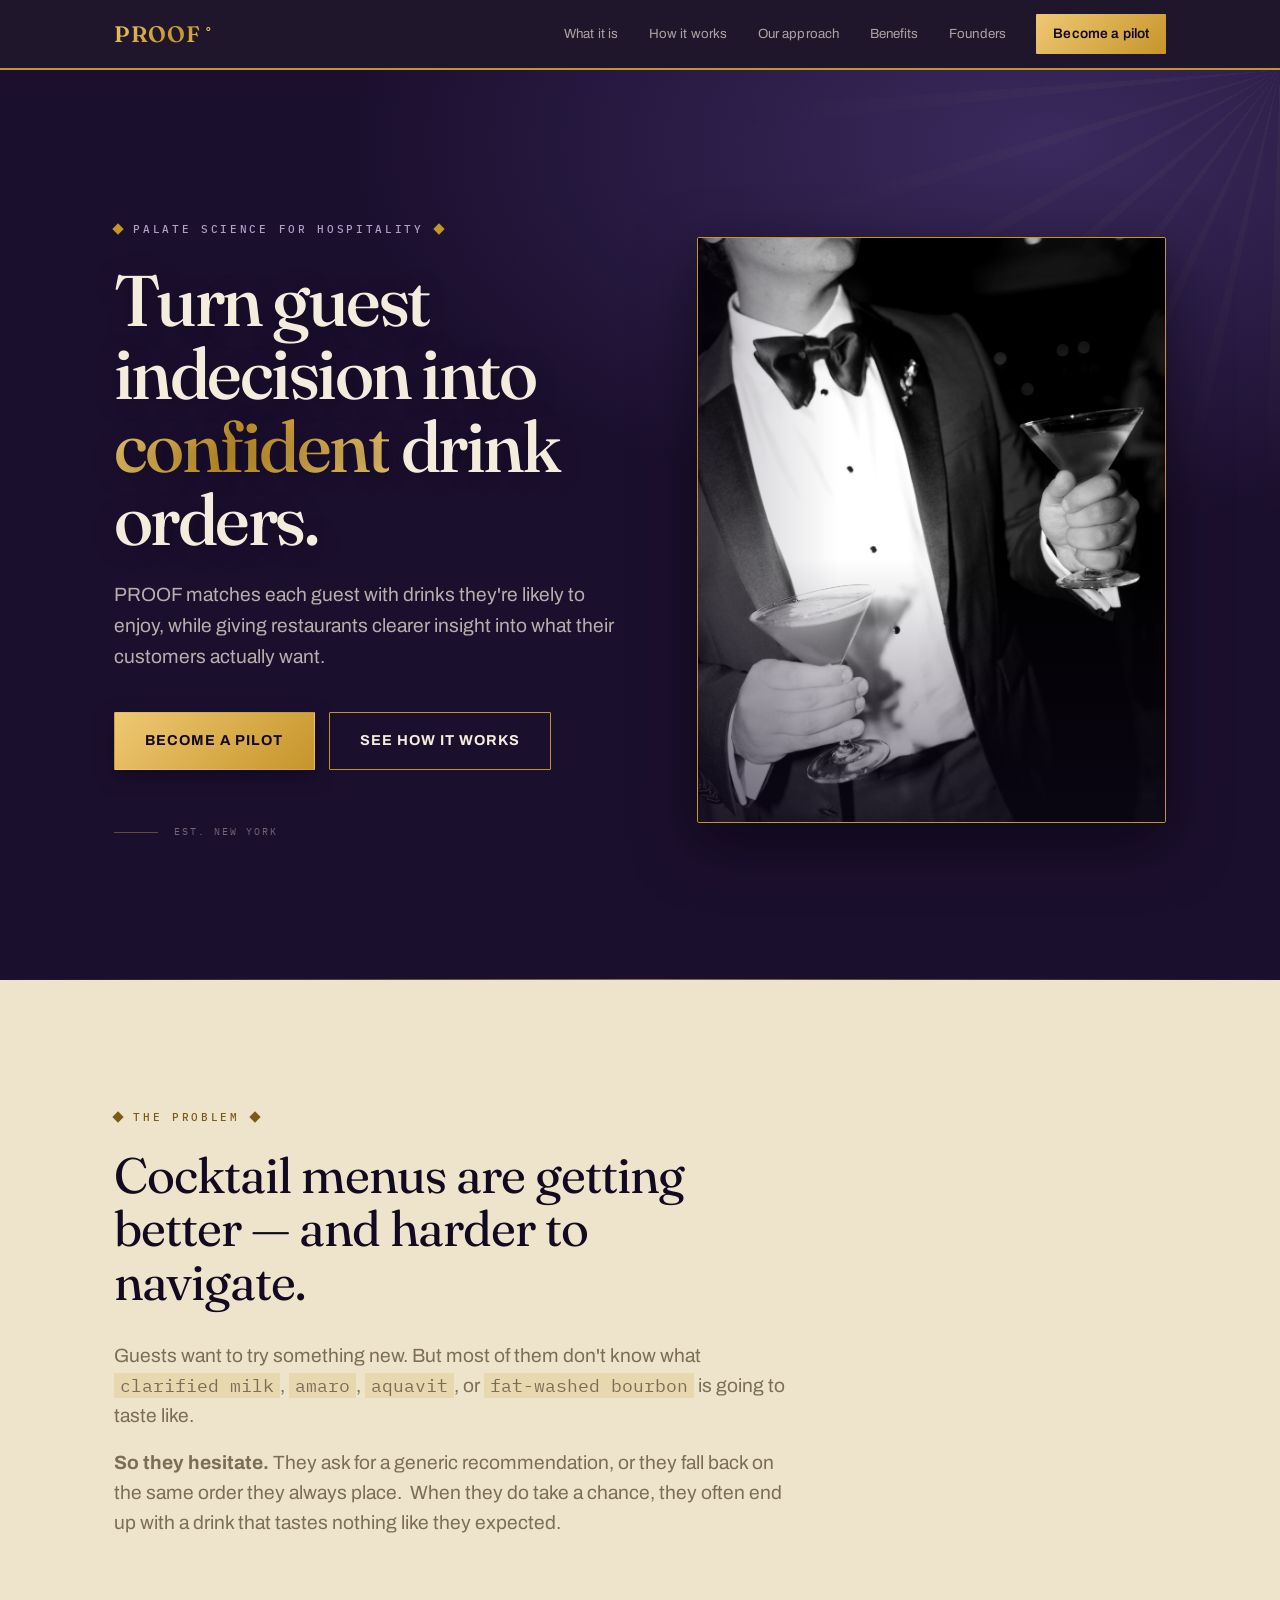
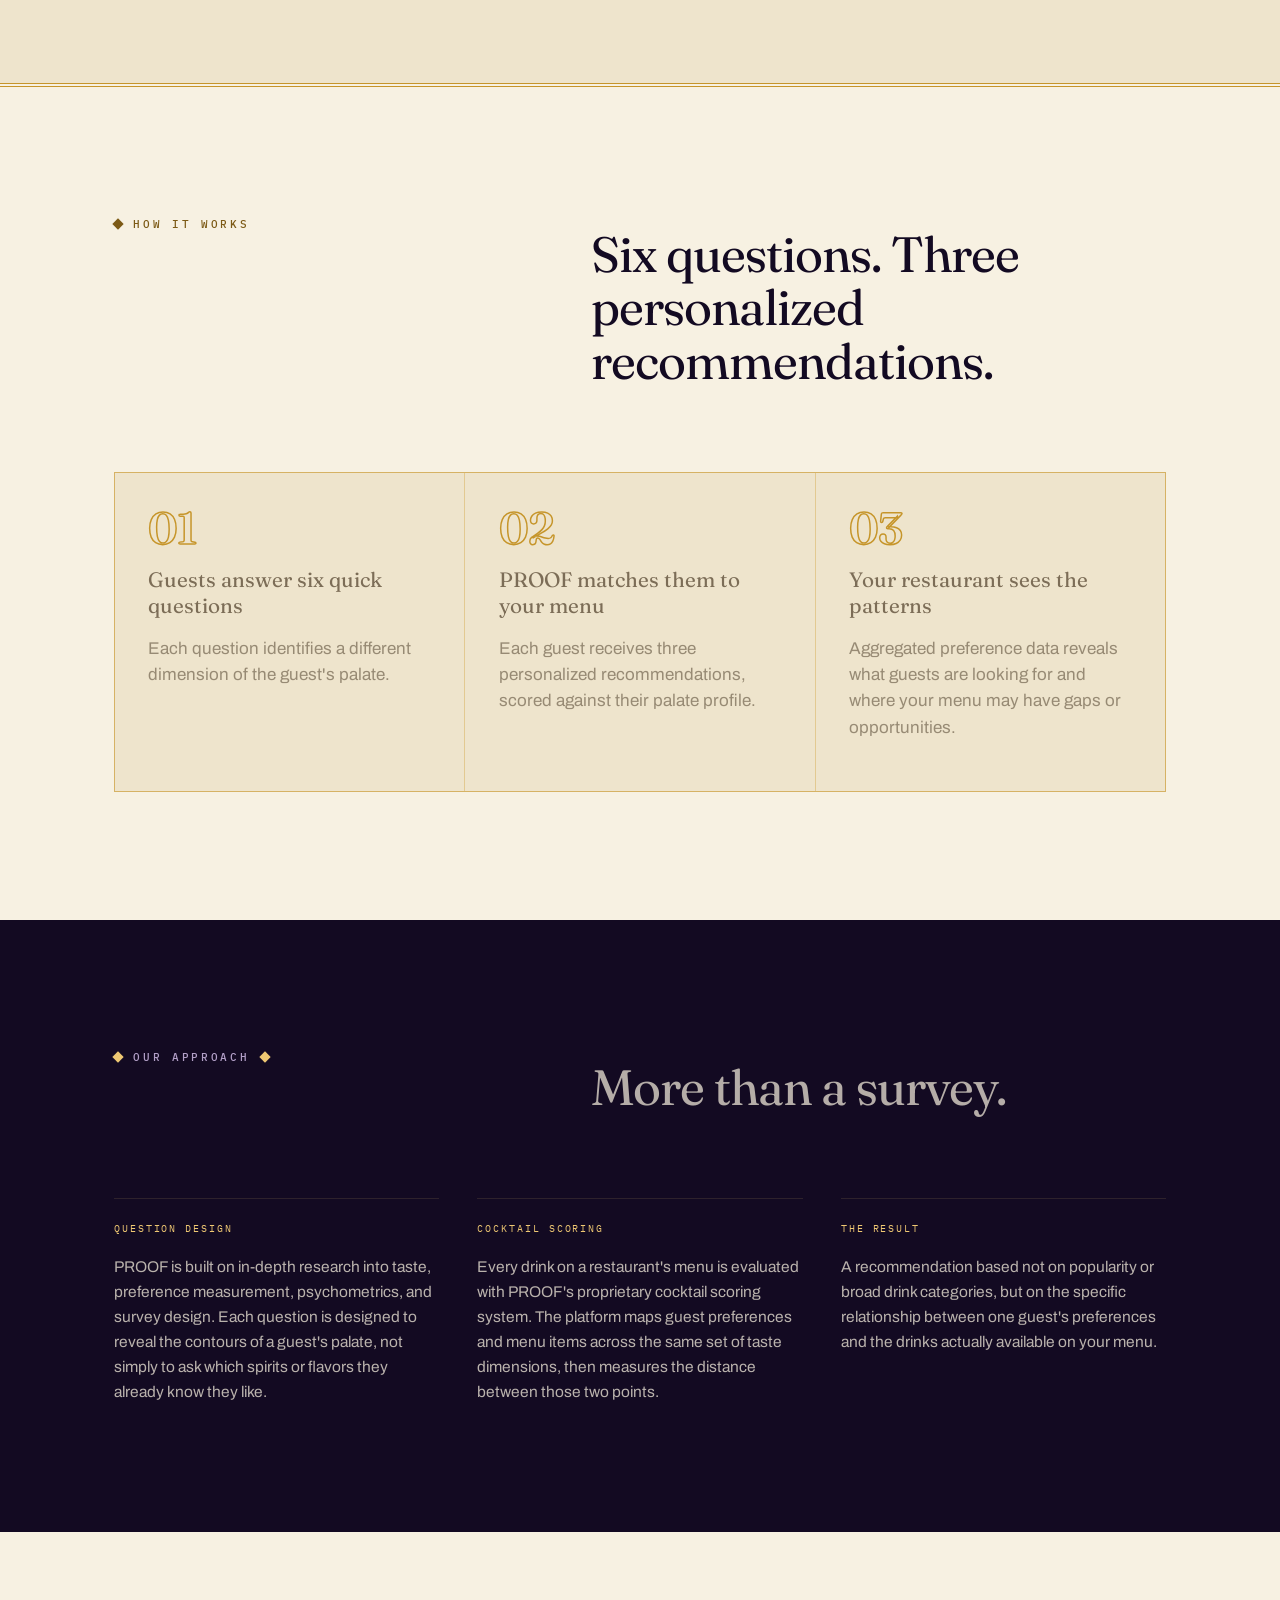
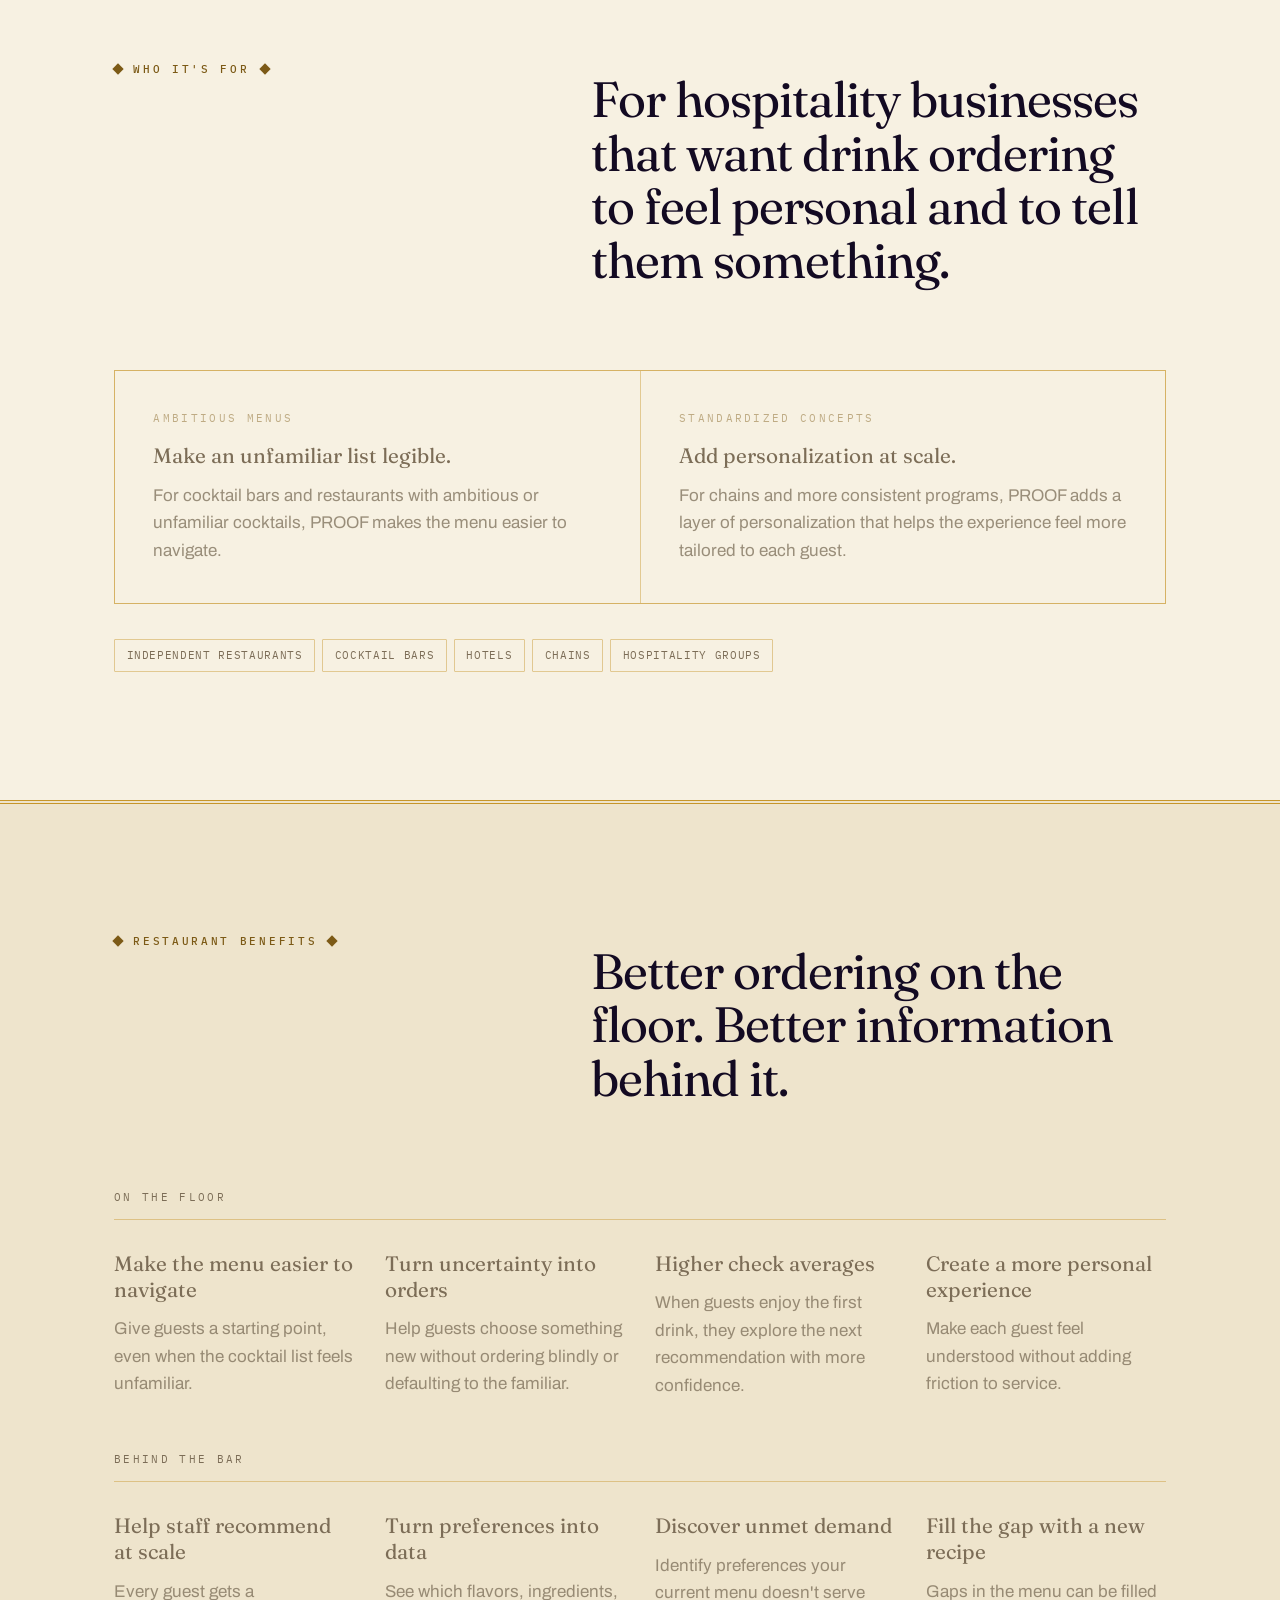
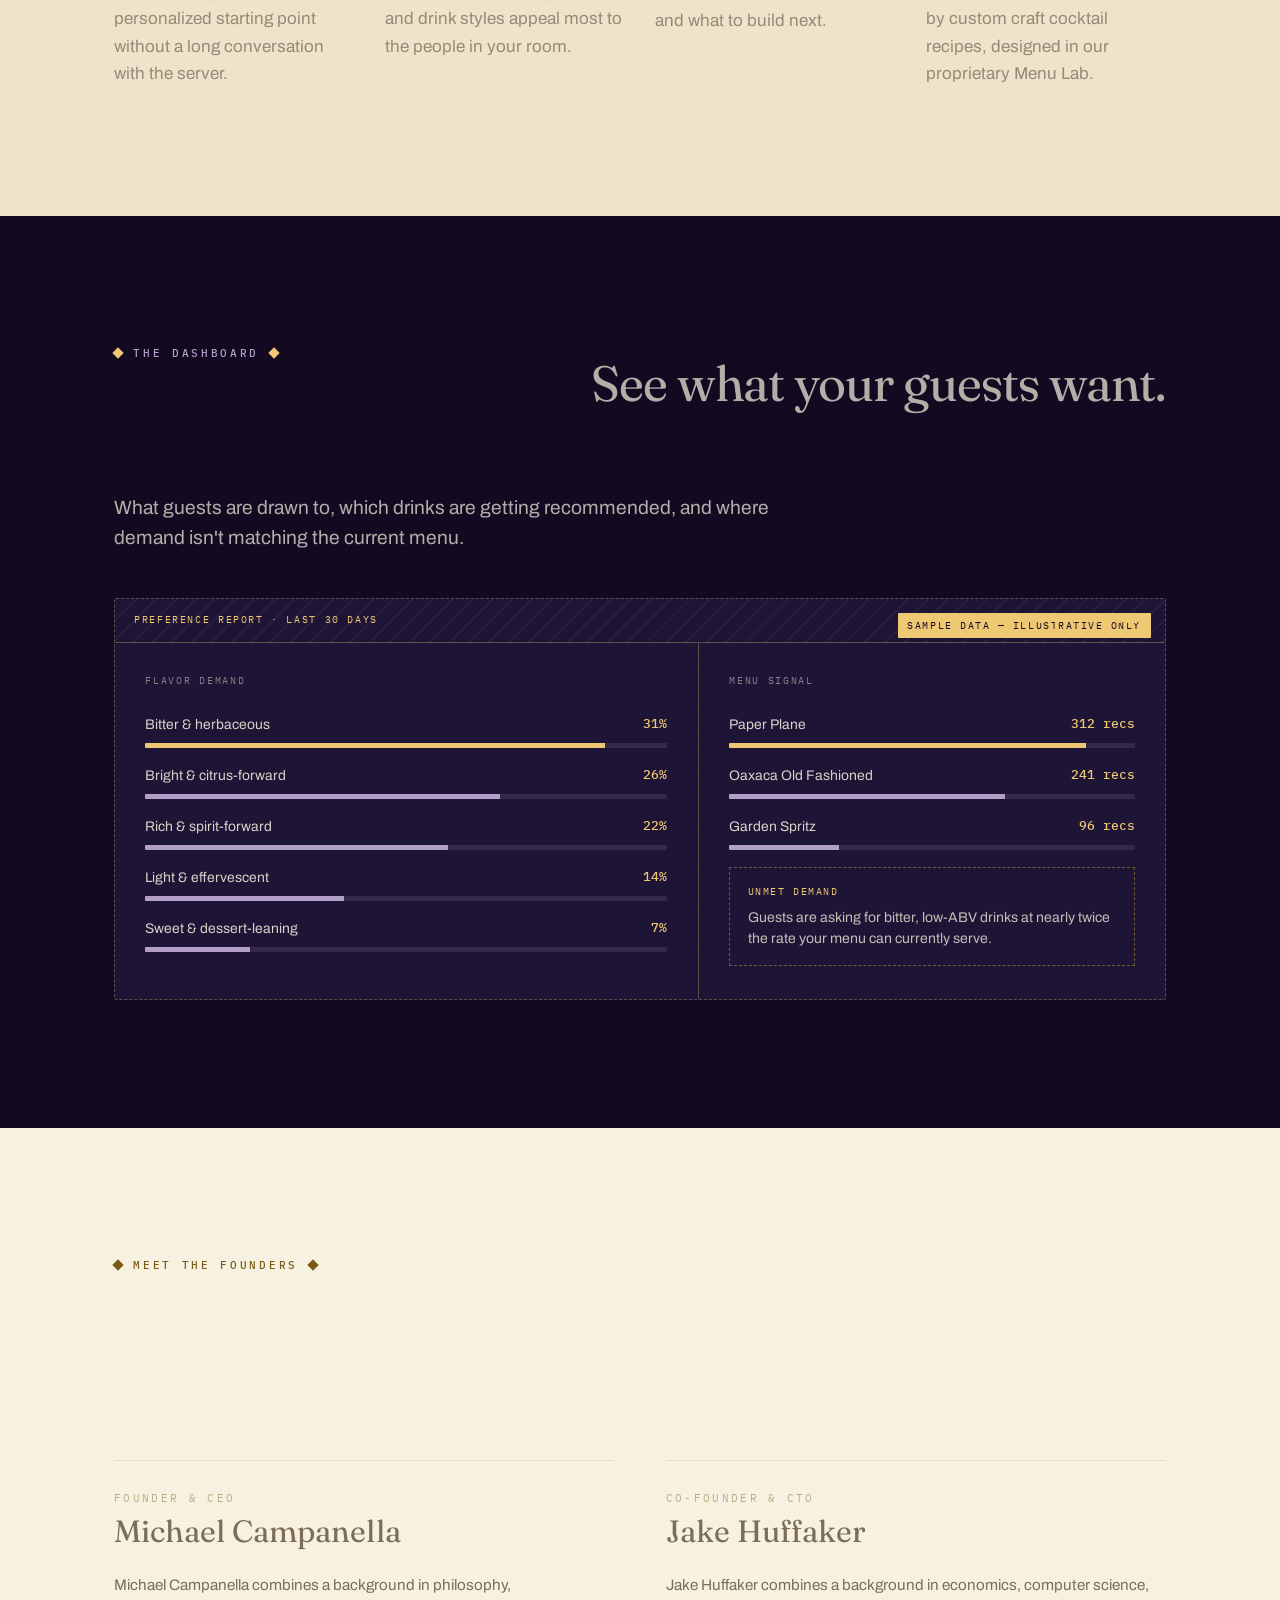
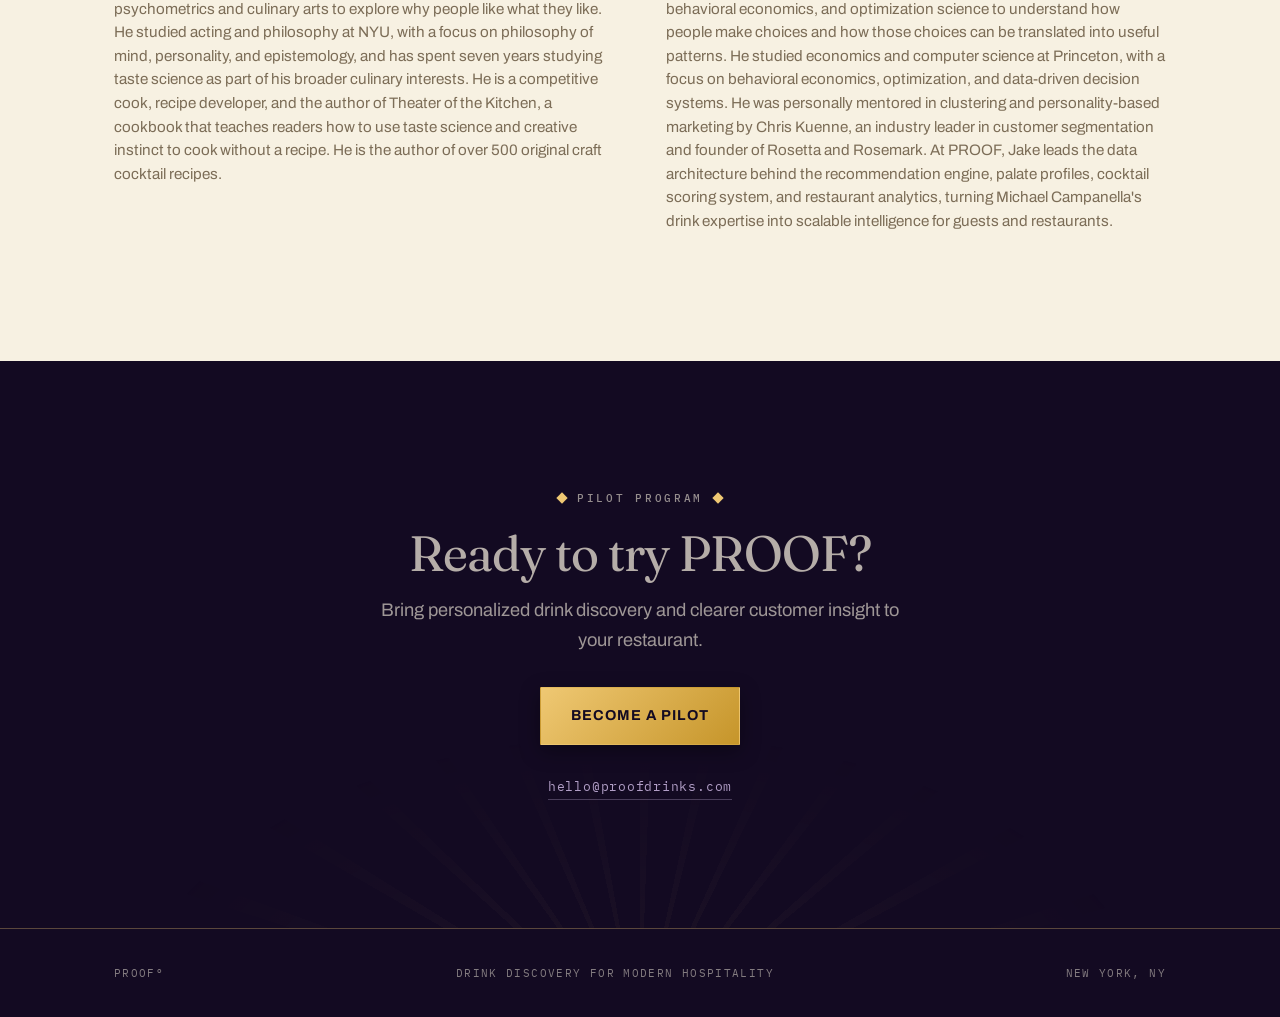
==== business/index.html @ 80b411b3 "moderate restructuring of domains" ====
<!DOCTYPE html>
<html lang="en">
<head>
  <meta charset="utf-8">
  <meta name="viewport" content="width=device-width, initial-scale=1">
  <title>PROOF for Restaurants</title>
  <meta name="description" content="PROOF matches each guest with drinks they're likely to enjoy.">
  <link rel="stylesheet" href="/shared/site-shell.css">
  <link rel="stylesheet" href="/business/business.css">
</head>
<body>
  <div class="page">
    <nav class="nav-shell">
      <div class="wrap nav-inner">
        <a class="logo" href="#top">PROOF<sup>&deg;</sup></a>
        <div class="nav-links">
          <a href="#what">What it is</a>
          <a href="#how">How it works</a>
          <a href="#approach">Our approach</a>
          <a href="#benefits">Benefits</a>
          <a href="#founders">Founders</a>
          <a class="nav-pilot" href="#pilot">Become a pilot</a>
        </div>
      </div>
    </nav>

    <header id="top" class="hero">
      <div class="hero-pattern" aria-hidden="true"></div>
      <div class="hero-line" aria-hidden="true"></div>
      <div class="wrap hero-grid">
        <div class="hero-copy">
          <p class="kicker"><span></span>Palate science for hospitality<span></span></p>
          <h1>Turn guest indecision into <em>confident</em> drink orders.</h1>
          <p class="hero-lede">PROOF matches each guest with drinks they're likely to enjoy, while giving restaurants clearer insight into what their customers actually want.</p>
          <div class="hero-actions">
            <a class="button-gold" href="#pilot">Become a pilot</a>
            <a class="button-outline" href="/alpha">See how it works</a>
          </div>
          <div class="est">
            <span></span>
            <p>Est. New York</p>
          </div>
        </div>
        <div class="hero-image-shell">
          <div class="hero-image">
            <img src="/landing/assets/proof-background.png" alt="Guest holding two cocktails in black tie">
            <div></div>
          </div>
        </div>
      </div>
    </header>

    <section id="what" class="problem light-section">
      <div class="wrap">
        <p class="kicker dark"><span></span>The problem<span></span></p>
        <h2>Cocktail menus are getting better — and harder to navigate.</h2>
        <div class="problem-copy">
          <p>Guests want to try something new. But most of them don't know what <mark>clarified milk</mark>, <mark>amaro</mark>, <mark>aquavit</mark>, or <mark>fat-washed bourbon</mark> is going to taste like.</p>
          <p><b>So they hesitate. </b>They ask for a generic recommendation, or they fall back on the same order they always place.&nbsp; When they do take a chance, they often end up with a drink that tastes nothing like they expected.&nbsp;</p>
        </div>
      </div>
    </section>

    <section id="how" class="how paper-section">
      <div class="wrap section-grid">
        <p class="kicker dark"><span></span>How it works</p>
        <h2>Six questions. Three personalized recommendations.</h2>
      </div>
      <div class="wrap steps">
        <article>
          <span>01</span>
          <h3>Guests answer six quick questions</h3>
          <p>Each question identifies a different dimension of the guest's palate.</p>
        </article>
        <article>
          <span>02</span>
          <h3>PROOF matches them to your menu</h3>
          <p>Each guest receives three personalized recommendations, scored against their palate profile.</p>
        </article>
        <article>
          <span>03</span>
          <h3>Your restaurant sees the patterns</h3>
          <p>Aggregated preference data reveals what guests are looking for and where your menu may have gaps or opportunities.</p>
        </article>
      </div>
    </section>

    <section id="approach" class="approach dark-section">
      <div class="wrap section-grid">
        <p class="kicker"><span></span>Our approach<span></span></p>
        <h2>More than a survey.</h2>
      </div>
      <div class="wrap columns">
        <article>
          <p>Question design</p>
          <div></div>
          <span>PROOF is built on in-depth research into taste, preference measurement, psychometrics, and survey design. Each question is designed to reveal the contours of a guest's palate, not simply to ask which spirits or flavors they already know they like.</span>
        </article>
        <article>
          <p>Cocktail scoring</p>
          <div></div>
          <span>Every drink on a restaurant's menu is evaluated with PROOF's proprietary cocktail scoring system. The platform maps guest preferences and menu items across the same set of taste dimensions, then measures the distance between those two points.</span>
        </article>
        <article>
          <p>The result</p>
          <div></div>
          <span>A recommendation based not on popularity or broad drink categories, but on the specific relationship between one guest's preferences and the drinks actually available on your menu.</span>
        </article>
      </div>
    </section>

    <section id="who" class="who light-section">
      <div class="wrap section-grid">
        <p class="kicker dark"><span></span>Who it's for<span></span></p>
        <h2>For hospitality businesses that want drink ordering to feel personal and to tell them something.</h2>
      </div>
      <div class="wrap two-cards">
        <article>
          <p>Ambitious menus</p>
          <h3>Make an unfamiliar list legible.</h3>
          <span>For cocktail bars and restaurants with ambitious or unfamiliar cocktails, PROOF makes the menu easier to navigate.</span>
        </article>
        <article>
          <p>Standardized concepts</p>
          <h3>Add personalization at scale.</h3>
          <span>For chains and more consistent programs, PROOF adds a layer of personalization that helps the experience feel more tailored to each guest.</span>
        </article>
      </div>
      <div class="wrap tags">
        <span>Independent restaurants</span>
        <span>Cocktail bars</span>
        <span>Hotels</span>
        <span>Chains</span>
        <span>Hospitality groups</span>
      </div>
    </section>

    <section id="benefits" class="benefits paper-section">
      <div class="wrap section-grid">
        <p class="kicker dark"><span></span>Restaurant benefits<span></span></p>
        <h2>Better ordering on the floor. Better information behind it.</h2>
      </div>
      <div class="wrap benefit-group">
        <p>On the floor</p>
        <div class="benefit-row">
          <article><h3>Make the menu easier to navigate</h3><span>Give guests a starting point, even when the cocktail list feels unfamiliar.</span></article>
          <article><h3>Turn uncertainty into orders</h3><span>Help guests choose something new without ordering blindly or defaulting to the familiar.</span></article>
          <article><h3>Higher check averages</h3><span>When guests enjoy the first drink, they explore the next recommendation with more confidence.</span></article>
          <article><h3>Create a more personal experience</h3><span>Make each guest feel understood without adding friction to service.</span></article>
        </div>
      </div>
      <div class="wrap benefit-group">
        <p>Behind the bar</p>
        <div class="benefit-row">
          <article><h3>Help staff recommend at scale</h3><span>Every guest gets a personalized starting point without a long conversation with the server.</span></article>
          <article><h3>Turn preferences into data</h3><span>See which flavors, ingredients, and drink styles appeal most to the people in your room.</span></article>
          <article><h3>Discover unmet demand</h3><span>Identify preferences your current menu doesn't serve and what to build next.</span></article>
          <article><h3>Fill the gap with a new recipe</h3><span>Gaps in the menu can be filled by custom craft cocktail recipes, designed in our proprietary Menu Lab.</span></article>
        </div>
      </div>
    </section>

    <section id="dashboard" class="dashboard dark-section">
      <div class="wrap">
        <div class="section-grid">
          <p class="kicker"><span></span>The dashboard<span></span></p>
          <h2>See what your guests want.</h2>
        </div>
        <p class="dashboard-copy">What guests are drawn to, which drinks are getting recommended, and where demand isn't matching the current menu.</p>

        <div id="dashPanel" class="report-panel">
          <div class="report-pattern" aria-hidden="true"></div>
          <div class="sample-badge">Sample data — illustrative only</div>
          <div class="report-topline">
            <span>Preference report · Last 30 days</span>
            <span>1,284 profiles</span>
          </div>
          <div class="report-body">
            <div class="report-column">
              <span>Flavor demand</span>
              <div class="meter-row"><div><span>Bitter &amp; herbaceous</span><b>31%</b></div><i><em style="width: 88%"></em></i></div>
              <div class="meter-row"><div><span>Bright &amp; citrus-forward</span><b>26%</b></div><i><em style="width: 68%"></em></i></div>
              <div class="meter-row"><div><span>Rich &amp; spirit-forward</span><b>22%</b></div><i><em style="width: 58%"></em></i></div>
              <div class="meter-row"><div><span>Light &amp; effervescent</span><b>14%</b></div><i><em style="width: 38%"></em></i></div>
              <div class="meter-row"><div><span>Sweet &amp; dessert-leaning</span><b>7%</b></div><i><em style="width: 20%"></em></i></div>
            </div>
            <div class="report-column">
              <span>Menu signal</span>
              <div class="meter-row"><div><span>Paper Plane</span><b>312 recs</b></div><i><em style="width: 88%"></em></i></div>
              <div class="meter-row"><div><span>Oaxaca Old Fashioned</span><b>241 recs</b></div><i><em style="width: 68%"></em></i></div>
              <div class="meter-row"><div><span>Garden Spritz</span><b>96 recs</b></div><i><em style="width: 27%"></em></i></div>
              <div class="unmet">
                <span>Unmet demand</span>
                <p>Guests are asking for bitter, low-ABV drinks at nearly twice the rate your menu can currently serve.</p>
              </div>
            </div>
          </div>
        </div>
      </div>
    </section>

    <section id="founders" class="founders light-section">
      <div class="wrap">
        <p class="kicker dark"><span></span>Meet the founders<span></span></p>
        <div class="founder-grid">
          <article>
            <p>Founder &amp; CEO</p>
            <h2>Michael Campanella</h2>
            <span>Michael Campanella combines a background in philosophy, psychometrics and culinary arts to explore why people like what they like. He studied acting and philosophy at NYU, with a focus on philosophy of mind, personality, and epistemology, and has spent seven years studying taste science as part of his broader culinary interests. He is a competitive cook, recipe developer, and the author of Theater of the Kitchen, a cookbook that teaches readers how to use taste science and creative instinct to cook without a recipe. He is the author of over 500 original craft cocktail recipes.</span>
          </article>
          <article>
            <p>Co-founder &amp; CTO</p>
            <h2>Jake Huffaker</h2>
            <span>Jake Huffaker combines a background in economics, computer science, behavioral economics, and optimization science to understand how people make choices and how those choices can be translated into useful patterns. He studied economics and computer science at Princeton, with a focus on behavioral economics, optimization, and data-driven decision systems. He was personally mentored in clustering and personality-based marketing by Chris Kuenne, an industry leader in customer segmentation and founder of Rosetta and Rosemark. At PROOF, Jake leads the data architecture behind the recommendation engine, palate profiles, cocktail scoring system, and restaurant analytics, turning Michael Campanella's drink expertise into scalable intelligence for guests and restaurants.</span>
          </article>
        </div>
      </div>
    </section>

    <section id="pilot" class="pilot dark-section">
      <div class="pilot-fan" aria-hidden="true"></div>
      <div class="wrap pilot-inner">
        <p class="kicker"><span></span>Pilot program<span></span></p>
        <h2>Ready to try PROOF?</h2>
        <p>Bring personalized drink discovery and clearer customer insight to your restaurant.</p>
        <a class="button-gold" href="mailto:hello@proofdrinks.com">Become a pilot</a>
        <a class="email" href="mailto:hello@proofdrinks.com">hello@proofdrinks.com</a>
      </div>
    </section>
    <footer class="footer">
      <div class="wrap footer-inner">
        <span>PROOF&deg;</span>
        <span>Drink discovery for modern hospitality</span>
        <span>New York, NY</span>
      </div>
    </footer>
  </div>
</body>
</html>
---- shared/site-shell.css ----
:root {
  color-scheme: light;
  --page-background: #ffffff;
  --page-foreground: #111111;
}

* {
  box-sizing: border-box;
}

html,
body {
  min-height: 100%;
}

body {
  margin: 0;
  background: var(--page-background);
  color: var(--page-foreground);
  font-family: Arial, sans-serif;
}

.site-shell {
  min-height: 100vh;
}
---- business/business.css ----
@import url("https://fonts.googleapis.com/css2?family=Archivo:wght@400;500;600;700&family=Fraunces:opsz,wght@9..144,400;9..144,500;9..144,600&family=IBM+Plex+Mono:wght@400;500;600&display=swap");

:root {
  --ink: #130a22;
  --ink2: #1e1436;
  --ink3: #291d48;
  --paper: #f7f1e2;
  --paper2: #eee4cc;
  --gold: #c6952a;
  --gold2: #efc873;
  --gold-deep: #7c5a16;
  --cream: #f4eddd;
  --mauve: #b29fc7;
  --ash: #7a6c93;
  --ashlt: #7c6d57;
  --line: rgba(198, 149, 42, 0.44);
  --linedk: rgba(239, 200, 115, 0.32);
}

html {
  scroll-behavior: smooth;
  background: var(--paper);
}

body {
  margin: 0;
  background: var(--paper);
  color: var(--ink);
  font-family: Archivo, system-ui, -apple-system, sans-serif;
  font-size: 17px;
  line-height: 1.62;
  overflow-x: hidden;
  -webkit-font-smoothing: antialiased;
}

::selection {
  background: var(--gold);
  color: var(--ink2);
}

.wrap {
  max-width: 1180px;
  margin: 0 auto;
  padding: 0 clamp(20px, 5vw, 64px);
}

.nav-shell {
  position: sticky;
  top: 0;
  z-index: 60;
  color: var(--cream);
  background: rgba(19, 10, 34, 0.95);
  border-bottom: 2px solid var(--gold);
  backdrop-filter: saturate(1.3) blur(14px);
}

.nav-inner {
  display: flex;
  align-items: center;
  justify-content: space-between;
  gap: 2rem;
  height: 68px;
}

.logo {
  display: flex;
  align-items: baseline;
  gap: 0.2em;
  background: linear-gradient(135deg, var(--gold2), var(--gold) 60%, var(--gold2));
  background-clip: text;
  -webkit-background-clip: text;
  color: transparent;
  font-family: Fraunces, Georgia, serif;
  font-size: 1.4rem;
  font-weight: 600;
  letter-spacing: 0.03em;
  text-decoration: none;
}

.logo sup {
  position: relative;
  top: -0.6em;
  color: var(--gold2);
  font-family: "IBM Plex Mono", monospace;
  font-size: 0.5em;
}

.nav-links {
  display: flex;
  align-items: center;
  gap: 1.9rem;
}

.nav-links a {
  color: rgba(244, 237, 221, 0.66);
  font-size: 0.83rem;
  letter-spacing: 0.01em;
  text-decoration: none;
  transition: color 0.2s;
}

.nav-links a:hover,
.nav-links a:focus-visible {
  color: var(--cream);
}

.nav-links .nav-pilot {
  padding: 0.55rem 1.05rem;
  border-radius: 1px;
  background: linear-gradient(135deg, var(--gold2), var(--gold));
  color: var(--ink);
  font-size: 0.86rem;
  font-weight: 600;
}

.hero {
  position: relative;
  overflow: hidden;
  padding: clamp(96px, 13vw, 150px) 0 clamp(96px, 12vw, 140px);
  background: radial-gradient(120% 90% at 82% 8%, #3a2a5e 0%, #1b0f2e 46%), var(--ink);
  color: var(--cream);
}

.hero-pattern {
  position: absolute;
  inset: 0;
  pointer-events: none;
  background: repeating-conic-gradient(at 100% 0%, rgba(231, 200, 120, 0.05) 0deg, rgba(231, 200, 120, 0.05) 2deg, transparent 2deg, transparent 12deg);
  mask-image: radial-gradient(60% 70% at 100% 0%, #000 0%, transparent 72%);
}

.hero-line {
  position: absolute;
  right: 0;
  bottom: 0;
  left: 0;
  height: 1px;
  background: linear-gradient(90deg, transparent, var(--gold2), transparent);
  opacity: 0.5;
}

.hero-grid {
  position: relative;
  z-index: 2;
  display: grid;
  grid-template-columns: 1.05fr 0.95fr;
  align-items: center;
  gap: clamp(2.5rem, 5vw, 5rem);
}

.kicker {
  display: flex;
  align-items: center;
  gap: 0.7rem;
  margin: 0;
  color: var(--mauve);
  font-family: "IBM Plex Mono", monospace;
  font-size: 0.7rem;
  font-weight: 500;
  letter-spacing: 0.24em;
  text-transform: uppercase;
}

.kicker.dark {
  color: var(--gold-deep);
}

.kicker span {
  width: 8px;
  height: 8px;
  flex: 0 0 auto;
  background: var(--gold);
  transform: rotate(45deg);
}

.kicker.dark span {
  background: var(--gold-deep);
}

.dark-section .kicker span {
  background: var(--gold2);
}

.hero h1 {
  margin: 1.6rem 0 1.5rem;
  font-family: Fraunces, Georgia, serif;
  font-size: clamp(2.9rem, 5.6vw, 4.8rem);
  font-weight: 500;
  letter-spacing: -0.035em;
  line-height: 1.02;
  text-shadow: 0 2px 22px rgba(0, 0, 0, 0.35);
}

.hero h1 em {
  background: linear-gradient(120deg, var(--gold2) 0%, var(--gold) 45%, var(--gold2) 100%);
  background-clip: text;
  -webkit-background-clip: text;
  color: transparent;
  font-style: normal;
}

.hero-lede {
  max-width: 46ch;
  margin: 0;
  color: rgba(244, 237, 221, 0.72);
  font-size: clamp(1.08rem, 1.5vw, 1.28rem);
  line-height: 1.6;
}

.hero-actions {
  display: flex;
  flex-wrap: wrap;
  gap: 0.85rem;
  margin-top: 2.5rem;
}

.button-gold,
.button-outline {
  padding: 1rem 1.9rem;
  border-radius: 1px;
  font-family: Archivo, sans-serif;
  font-size: 0.9rem;
  font-weight: 700;
  letter-spacing: 0.07em;
  text-decoration: none;
  text-transform: uppercase;
}

.button-gold {
  border: 1px solid transparent;
  background: linear-gradient(135deg, var(--gold2), var(--gold));
  color: var(--ink);
  box-shadow: 0 6px 20px rgba(0, 0, 0, 0.35);
}

.button-outline {
  border: 1px solid var(--gold);
  color: var(--cream);
}

.est {
  display: flex;
  align-items: center;
  gap: 1rem;
  margin-top: 3.4rem;
  color: rgba(244, 237, 221, 0.4);
}

.est span {
  width: 44px;
  height: 1px;
  background: var(--linedk);
}

.est p {
  margin: 0;
  font-family: "IBM Plex Mono", monospace;
  font-size: 0.62rem;
  letter-spacing: 0.2em;
  text-transform: uppercase;
}

.hero-image {
  position: relative;
  aspect-ratio: 4 / 5;
  overflow: hidden;
  border: 1px solid var(--gold);
  border-radius: 2px;
  box-shadow: 0 20px 60px rgba(0, 0, 0, 0.5);
}

.hero-image img {
  display: block;
  width: 100%;
  height: 100%;
  object-fit: cover;
  filter: saturate(1.05) contrast(1.05);
}

.hero-image div {
  position: absolute;
  inset: 0;
  background: linear-gradient(transparent 55%, rgba(19, 10, 34, 0.55) 100%), linear-gradient(90deg, rgba(19, 10, 34, 0.25), transparent 30%);
}

.light-section,
.paper-section {
  padding: clamp(76px, 10vw, 142px) 0;
}

.light-section {
  background: var(--paper2);
}

.paper-section {
  background: var(--paper);
}

.how,
.benefits {
  border-top: 4px double var(--gold);
}

.benefits.paper-section {
  background: var(--paper2);
}

.who.light-section {
  background: var(--paper);
}

.wrap.steps,
.wrap.columns,
.wrap.two-cards,
.wrap.tags,
.wrap.benefit-group {
  width: min(1052px, calc(100% - clamp(40px, 8vw, 96px)));
  max-width: 1052px;
  padding-right: 0;
  padding-left: 0;
}

.problem h2,
.section-grid h2,
.pilot h2 {
  margin: 1.4rem 0 2rem;
  font-family: Fraunces, Georgia, serif;
  font-size: clamp(2rem, 4vw, 3.1rem);
  font-weight: 400;
  letter-spacing: -0.02em;
  line-height: 1.08;
}

.problem h2 {
  max-width: 20ch;
}

.problem-copy {
  max-width: 68ch;
}

.problem-copy p {
  margin: 0 0 1.1rem;
  color: var(--ashlt);
  font-size: clamp(1.06rem, 1.5vw, 1.24rem);
  line-height: 1.55;
}

mark {
  background: rgba(203, 161, 53, 0.18);
  color: inherit;
  font-family: "IBM Plex Mono", monospace;
  font-size: 0.92em;
  padding: 0.08em 0.34em;
}

.section-grid {
  display: grid;
  grid-template-columns: 1fr 1.35fr;
  align-items: start;
  gap: clamp(2rem, 4vw, 4.5rem);
  margin-bottom: clamp(2.6rem, 4vw, 4rem);
}

.section-grid h2 {
  margin-top: 0.8rem;
}

.steps {
  display: grid;
  grid-template-columns: repeat(3, 1fr);
  gap: 1px;
  background: var(--line);
  border: 1px solid var(--line);
}

.steps article {
  min-height: 0;
  padding: clamp(1.6rem, 2.6vw, 2.2rem);
  border-right: 0;
  background: var(--paper2);
}

.steps span {
  display: block;
  margin-bottom: 1rem;
  color: transparent;
  font-family: Fraunces, Georgia, serif;
  font-size: 2.8rem;
  font-weight: 600;
  letter-spacing: -0.02em;
  line-height: 1;
  -webkit-text-stroke: 1.5px var(--gold);
}

.steps h3,
.two-cards h3,
.benefit-row h3 {
  margin: 1rem 0 0.8rem;
  color: var(--ashlt);
  font-family: Fraunces, Georgia, serif;
  font-size: 1.3rem;
  font-weight: 400;
  line-height: 1.25;
}

.steps p,
.two-cards span,
.benefit-row span,
.founder-grid span {
  color: rgba(122, 108, 87, 0.75);
  line-height: 1.55;
}

.dark-section {
  padding: clamp(76px, 10vw, 142px) 0;
  background: var(--ink);
  color: var(--cream);
}

.dark-section .section-grid h2,
.dashboard h2,
.pilot h2 {
  color: rgba(244, 237, 221, 0.72);
}

.columns {
  display: grid;
  grid-template-columns: repeat(3, 1fr);
  gap: clamp(1.8rem, 3vw, 3rem);
  margin-top: 0;
}

.columns article {
  border-top: 1px solid rgba(239, 200, 115, 0.12);
  padding-top: 1.4rem;
}

.columns p,
.two-cards p,
.benefit-group > p,
.founder-grid p,
.report-card > p,
.report-card h4 {
  margin: 0;
  font-family: "IBM Plex Mono", monospace;
  font-size: 0.66rem;
  letter-spacing: 0.22em;
  text-transform: uppercase;
}

.columns p {
  color: var(--gold2);
  font-size: 0.63rem;
  letter-spacing: 0.19em;
}

.columns span {
  display: block;
  margin-top: 1rem;
  color: rgba(244, 237, 221, 0.74);
  font-size: 0.97rem;
  line-height: 1.62;
}

.columns article div {
  display: none;
}

.two-cards {
  display: grid;
  grid-template-columns: repeat(2, 1fr);
  gap: 1px;
  background: var(--line);
  border: 1px solid var(--line);
}

.two-cards article {
  padding: clamp(1.8rem, 3vw, 2.6rem);
  border-right: 0;
  background: var(--paper);
}

.two-cards p,
.benefit-group > p,
.founder-grid p {
  color: rgba(124, 90, 22, 0.46);
}

.tags {
  display: flex;
  flex-wrap: wrap;
  gap: 0.45rem;
  margin-top: 2.2rem;
}

.tags span {
  border: 1px solid var(--line);
  border-radius: 1px;
  padding: 0.42rem 0.72rem;
  color: var(--ashlt);
  font-family: "IBM Plex Mono", monospace;
  font-size: 0.68rem;
  letter-spacing: 0.06em;
  text-transform: uppercase;
}

.benefit-group {
  margin-top: clamp(2.4rem, 4vw, 3.4rem);
}

.benefit-group > p {
  display: block;
  margin-bottom: 1.9rem;
  border-bottom: 1px solid var(--line);
  padding-bottom: 0.85rem;
  color: var(--ashlt);
}

.benefit-row {
  display: grid;
  grid-template-columns: repeat(4, 1fr);
  gap: clamp(1.4rem, 2.4vw, 2.4rem);
  margin-top: 0;
  border-top: 0;
  padding-top: 0;
}

.benefit-row h3 {
  margin-top: 0;
}

.dashboard-copy {
  max-width: 60ch;
  margin: 0 0 clamp(2rem, 3.5vw, 3rem);
  color: rgba(244, 237, 221, 0.72);
  font-size: clamp(1.06rem, 1.5vw, 1.24rem);
  line-height: 1.55;
}

.report-panel {
  position: relative;
  overflow: hidden;
  border: 1px dashed var(--linedk);
  border-radius: 2px;
  background: var(--ink2);
}

.report-pattern {
  position: absolute;
  inset: 0;
  background: repeating-linear-gradient(135deg, rgba(231, 200, 120, 0.05) 0, rgba(231, 200, 120, 0.05) 2px, transparent 2px, transparent 14px);
  pointer-events: none;
}

.sample-badge {
  position: absolute;
  top: 0.9rem;
  right: 0.9rem;
  z-index: 2;
  border-radius: 1px;
  background: var(--gold2);
  color: var(--ink);
  font-family: "IBM Plex Mono", monospace;
  font-size: 0.6rem;
  letter-spacing: 0.16em;
  padding: 0.3rem 0.6rem;
  text-transform: uppercase;
}

.report-topline {
  position: relative;
  z-index: 2;
  display: flex;
  align-items: center;
  justify-content: space-between;
  gap: 1rem;
  border-bottom: 1px solid var(--linedk);
  padding: 0.85rem 1.2rem;
  color: var(--gold2);
  font-family: "IBM Plex Mono", monospace;
  font-size: 0.63rem;
  letter-spacing: 0.16em;
  text-transform: uppercase;
}

.report-body {
  position: relative;
  z-index: 2;
  display: grid;
  grid-template-columns: 1.25fr 1fr;
  gap: 1px;
  background: var(--linedk);
}

.report-column {
  background: var(--ink2);
  padding: clamp(1.3rem, 2.4vw, 1.9rem);
}

.report-column > span,
.unmet span {
  display: block;
  margin-bottom: 1.5rem;
  color: rgba(244, 237, 221, 0.5);
  font-family: "IBM Plex Mono", monospace;
  font-size: 0.62rem;
  letter-spacing: 0.17em;
  text-transform: uppercase;
}

.meter-row {
  margin-bottom: 1.05rem;
}

.meter-row div {
  display: flex;
  justify-content: space-between;
  margin-bottom: 0.42rem;
  color: rgba(244, 237, 221, 0.88);
  font-size: 0.87rem;
}

.meter-row b {
  color: var(--gold2);
  font-family: "IBM Plex Mono", monospace;
  font-size: 0.8rem;
  font-weight: 500;
}

.meter-row i {
  display: block;
  overflow: hidden;
  height: 5px;
  border-radius: 1px;
  background: rgba(244, 237, 221, 0.1);
}

.meter-row em {
  display: block;
  height: 100%;
  background: var(--mauve);
}

.meter-row:first-of-type em,
.report-column:last-child .meter-row:first-of-type em {
  background: var(--gold2);
}

.unmet {
  margin-top: 0.4rem;
  border: 1px dashed rgba(203, 161, 53, 0.5);
  border-radius: 1px;
  padding: 1rem 1.1rem;
}

.unmet span {
  margin-bottom: 0.5rem;
  color: var(--gold2);
  font-size: 0.6rem;
  letter-spacing: 0.16em;
}

.unmet p {
  margin: 0;
  color: rgba(244, 237, 221, 0.78);
  font-size: 0.88rem;
  line-height: 1.5;
}

.founders {
  background: var(--paper);
}

.founder-grid {
  display: grid;
  grid-template-columns: repeat(2, 1fr);
  gap: clamp(2rem, 4vw, 4rem);
  margin-top: 11.6rem;
}

.founder-grid article {
  border-top: 1px solid rgba(124, 90, 22, 0.12);
  padding-top: 1.8rem;
}

.founder-grid h2 {
  margin: 0 0 1.1rem;
  color: var(--ashlt);
  font-family: Fraunces, Georgia, serif;
  font-size: clamp(1.5rem, 2.4vw, 1.95rem);
  font-weight: 400;
}

.founder-grid span {
  display: block;
  margin-top: 1rem;
  color: var(--ashlt);
  font-size: 0.95rem;
}

.pilot {
  position: relative;
  overflow: hidden;
  text-align: center;
}

.pilot-fan {
  position: absolute;
  inset: 0;
  opacity: 1;
  background: repeating-conic-gradient(from 180deg at 50% 120%, rgba(231, 200, 120, 0.05) 0deg, rgba(231, 200, 120, 0.05) 2deg, transparent 2deg, transparent 12deg);
  mask-image: radial-gradient(60% 80% at 50% 120%, #000 0%, transparent 70%);
  pointer-events: none;
}

.pilot-inner {
  position: relative;
  z-index: 1;
  display: grid;
  justify-items: center;
}

.pilot .kicker {
  color: rgba(244, 237, 221, 0.58);
}

.pilot h2 {
  margin: 1.2rem 0 1rem;
}

.pilot-inner > p:not(.kicker) {
  max-width: 54ch;
  margin: 0 0 2rem;
  color: rgba(244, 237, 221, 0.62);
  font-size: 1.14rem;
}

.pilot .email {
  display: block;
  width: fit-content;
  margin: 2rem auto 0;
  border-bottom: 1px solid rgba(178, 159, 199, 0.35);
  padding-bottom: 2px;
  color: var(--mauve);
  font-family: "IBM Plex Mono", monospace;
  font-size: 0.8rem;
  letter-spacing: 0.06em;
  text-decoration: none;
}

.footer {
  border-top: 1px solid var(--linedk);
  background: var(--ink);
  color: rgba(244, 237, 221, 0.5);
  padding: 2.2rem 0;
}

.footer-inner {
  display: flex;
  align-items: center;
  justify-content: space-between;
  flex-wrap: wrap;
  gap: 1.5rem;
  font-family: "IBM Plex Mono", monospace;
  font-size: 0.66rem;
  letter-spacing: 0.13em;
  text-transform: uppercase;
}

.footer span {
  margin: 0;
}

@media (max-width: 900px) {
  .nav-shell {
    position: static;
    backdrop-filter: none;
  }

  .nav-inner {
    align-items: center;
    gap: 1rem;
    height: 58px;
    padding-top: 0;
    padding-bottom: 0;
  }

  .logo {
    flex: 0 0 auto;
    font-size: 1.16rem;
  }

  .nav-links {
    flex: 1 1 auto;
    gap: 1rem;
    min-width: 0;
    overflow-x: auto;
    padding: 0.35rem 0;
    white-space: nowrap;
    scrollbar-width: none;
  }

  .nav-links::-webkit-scrollbar {
    display: none;
  }

  .nav-links a {
    flex: 0 0 auto;
    font-size: 0.76rem;
  }

  .nav-links .nav-pilot {
    padding: 0.42rem 0.72rem;
  }

  .hero-grid,
  .section-grid,
  .dashboard-grid,
  .steps,
  .columns,
  .two-cards,
  .benefit-row,
  .founder-grid {
    grid-template-columns: 1fr;
  }

  .wrap {
    padding-right: clamp(20px, 5.5vw, 34px);
    padding-left: clamp(20px, 5.5vw, 34px);
  }

  .wrap.steps,
  .wrap.columns,
  .wrap.two-cards,
  .wrap.tags,
  .wrap.benefit-group {
    width: calc(100% - clamp(32px, 8vw, 48px));
  }

  .hero-image-shell {
    max-width: 560px;
  }

  .founder-grid {
    margin-top: 2rem;
  }

  .two-cards article,
  .steps article {
    border-right: 0;
    border-bottom: 1px solid rgba(124, 90, 22, 0.14);
  }

  .two-cards article:last-child,
  .steps article:last-child {
    border-bottom: 0;
  }

  .report-panel {
    width: 100%;
  }

  .sample-badge {
    position: static;
    width: fit-content;
    max-width: calc(100% - 1.4rem);
    margin: 0.7rem 0.7rem 0 auto;
    font-size: 0.48rem;
    letter-spacing: 0.1em;
    padding: 0.24rem 0.42rem;
  }

  .report-topline {
    align-items: flex-start;
    padding: 0.62rem 0.7rem;
    font-size: 0.48rem;
    letter-spacing: 0.08em;
  }

  .report-body {
    grid-template-columns: 1.18fr 1fr;
  }

  .report-column {
    min-width: 0;
    padding: 0.85rem 0.7rem;
  }

  .report-column > span,
  .unmet span {
    margin-bottom: 0.85rem;
    font-size: 0.48rem;
    letter-spacing: 0.1em;
  }

  .meter-row {
    margin-bottom: 0.72rem;
  }

  .meter-row div {
    gap: 0.35rem;
    font-size: clamp(0.58rem, 2.35vw, 0.72rem);
    line-height: 1.25;
  }

  .meter-row b {
    flex: 0 0 auto;
    font-size: clamp(0.52rem, 2vw, 0.64rem);
  }

  .unmet {
    padding: 0.7rem;
  }

  .unmet p {
    font-size: clamp(0.58rem, 2.35vw, 0.72rem);
  }
}

@media (max-width: 560px) {
  .hero {
    padding-top: 58px;
    padding-bottom: 64px;
  }

  .hero h1 {
    font-size: clamp(2.62rem, 12vw, 3.2rem);
  }

  .hero-lede {
    font-size: 1rem;
  }

  .hero-actions,
  .button-gold,
  .button-outline {
    width: 100%;
  }

  .footer {
    flex-direction: column;
  }
}
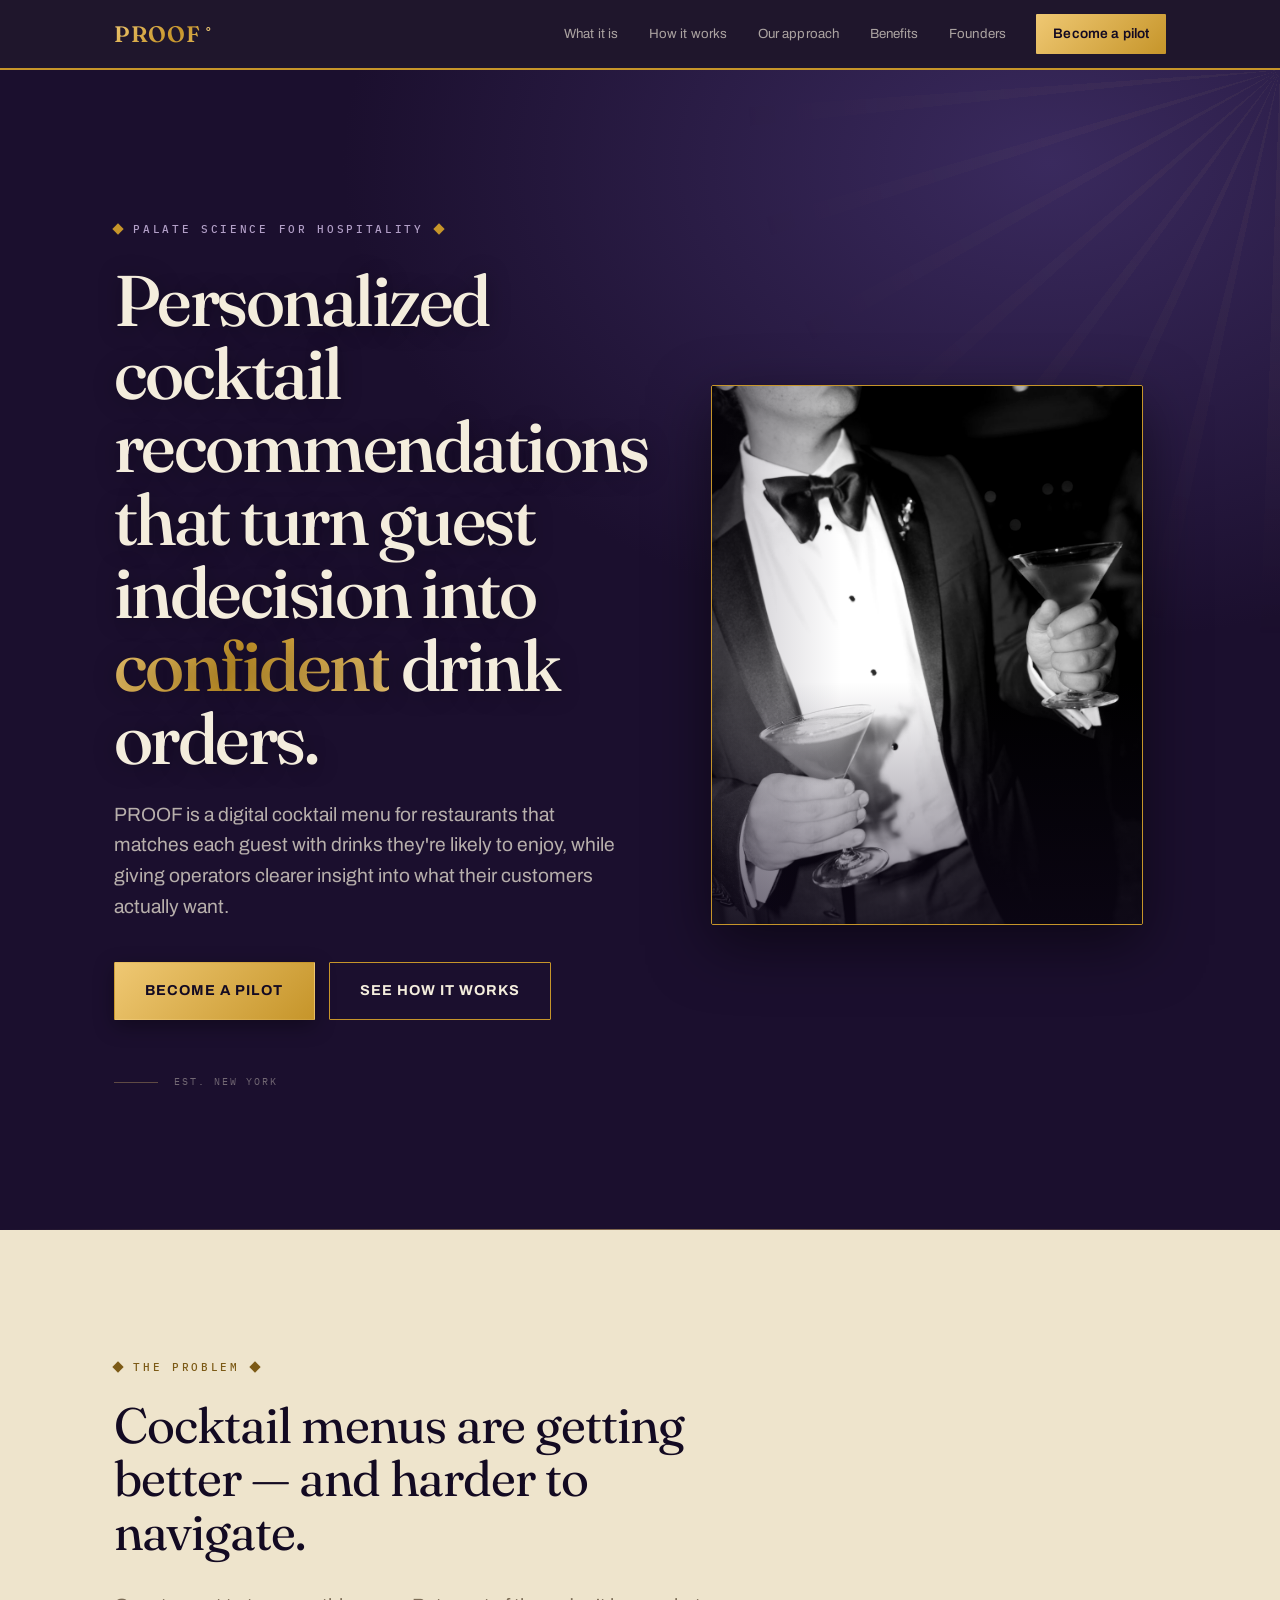
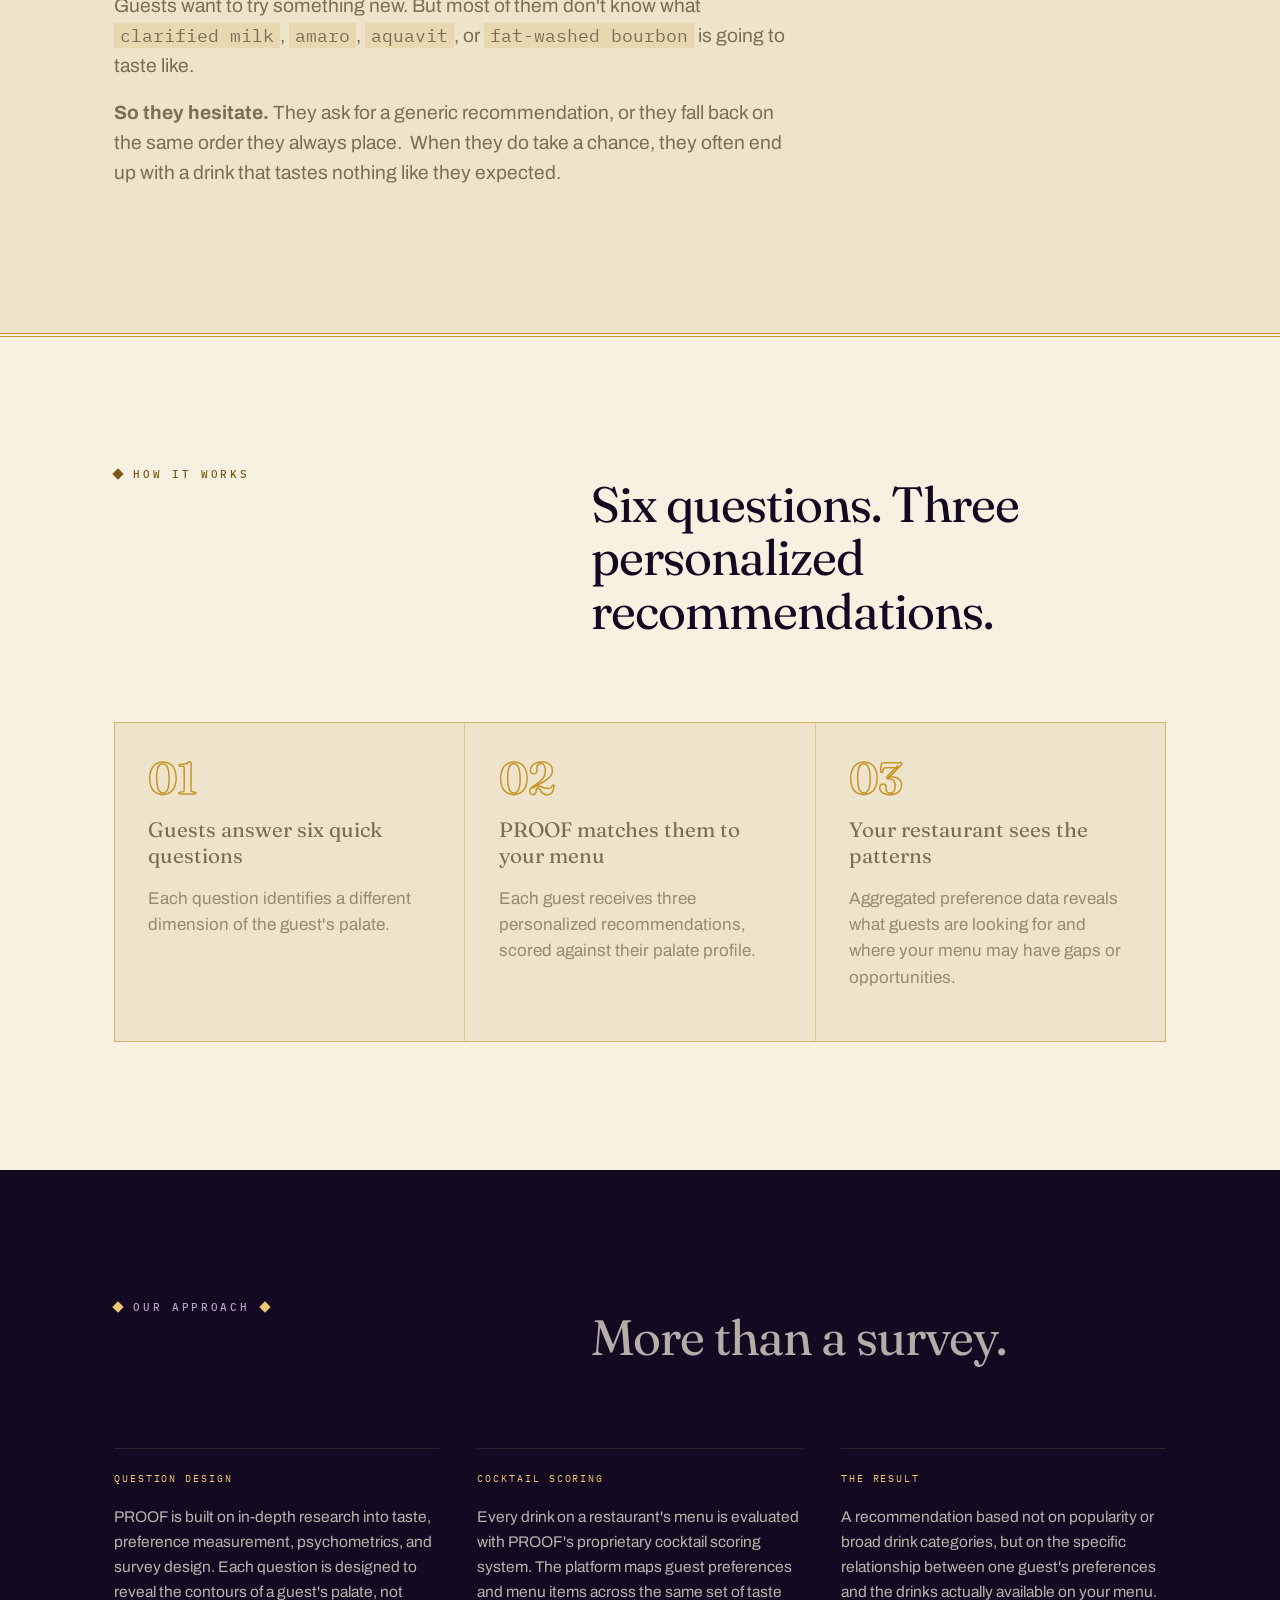
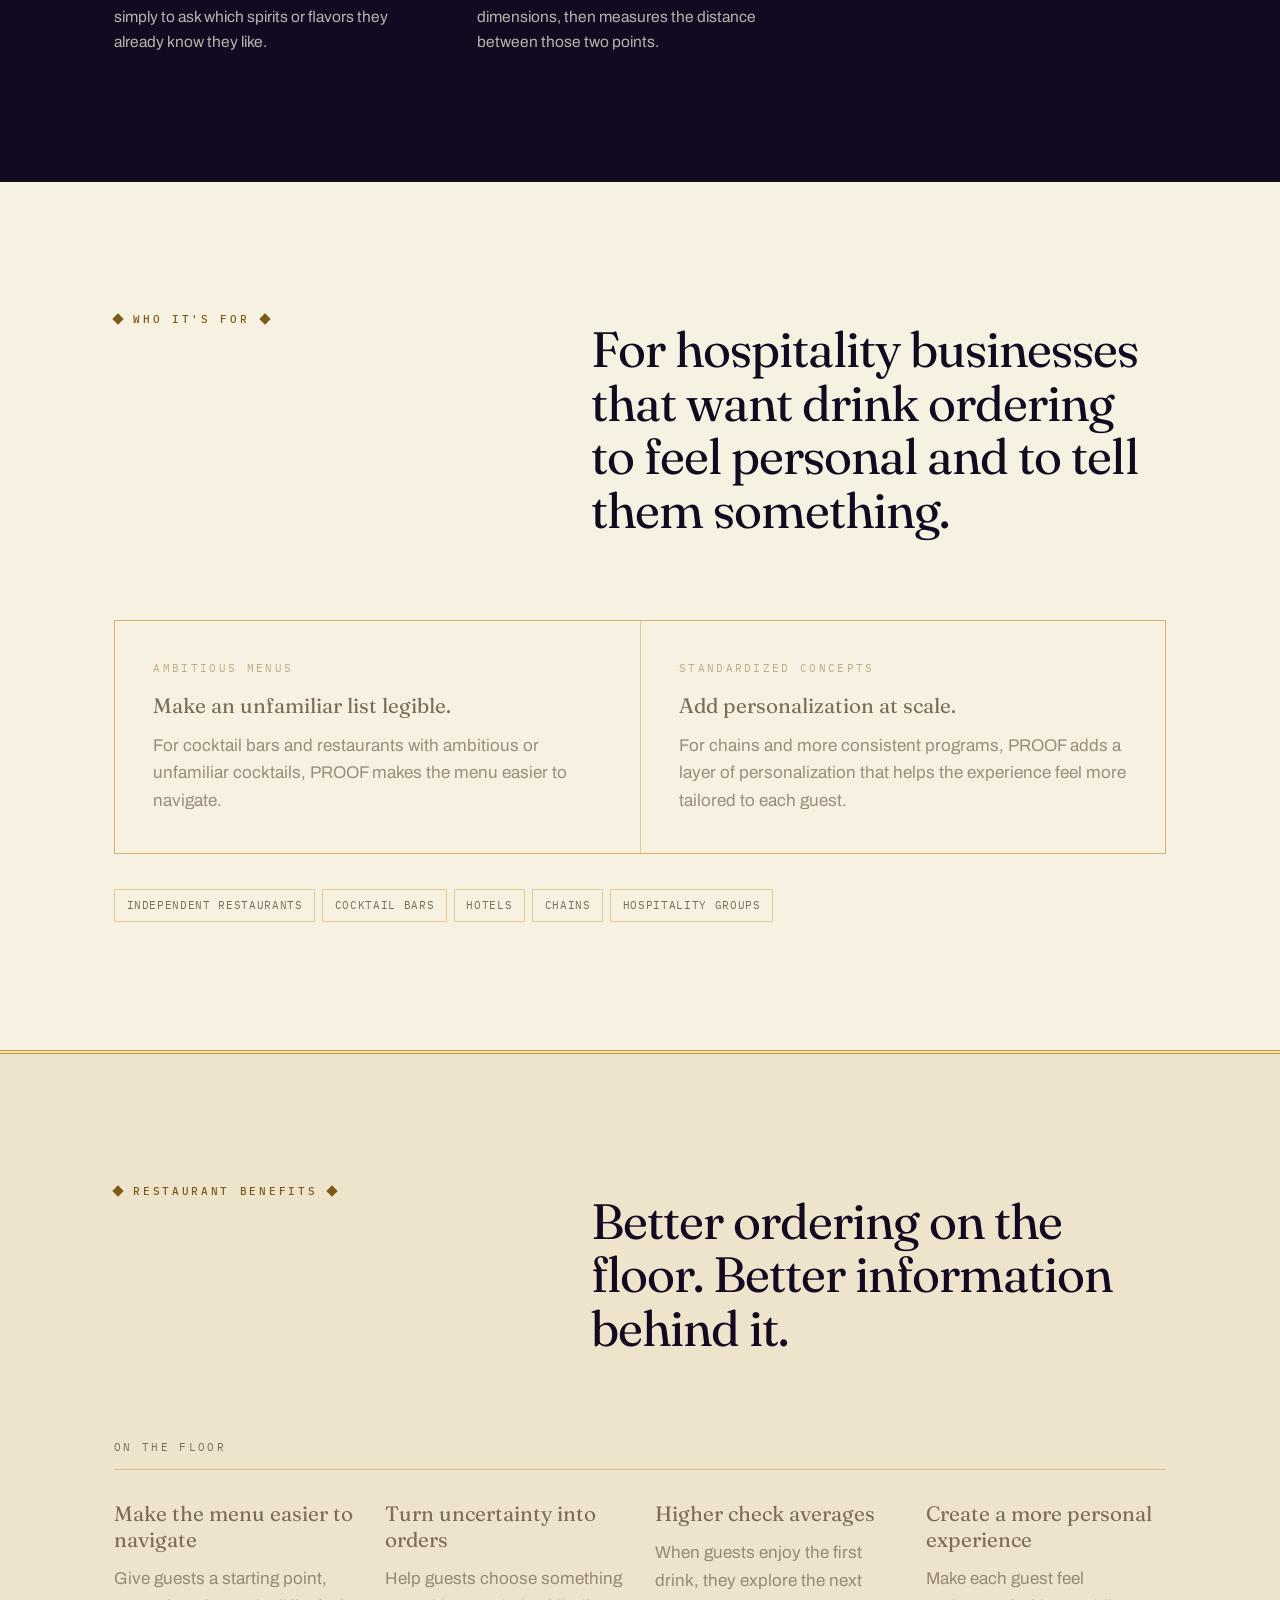
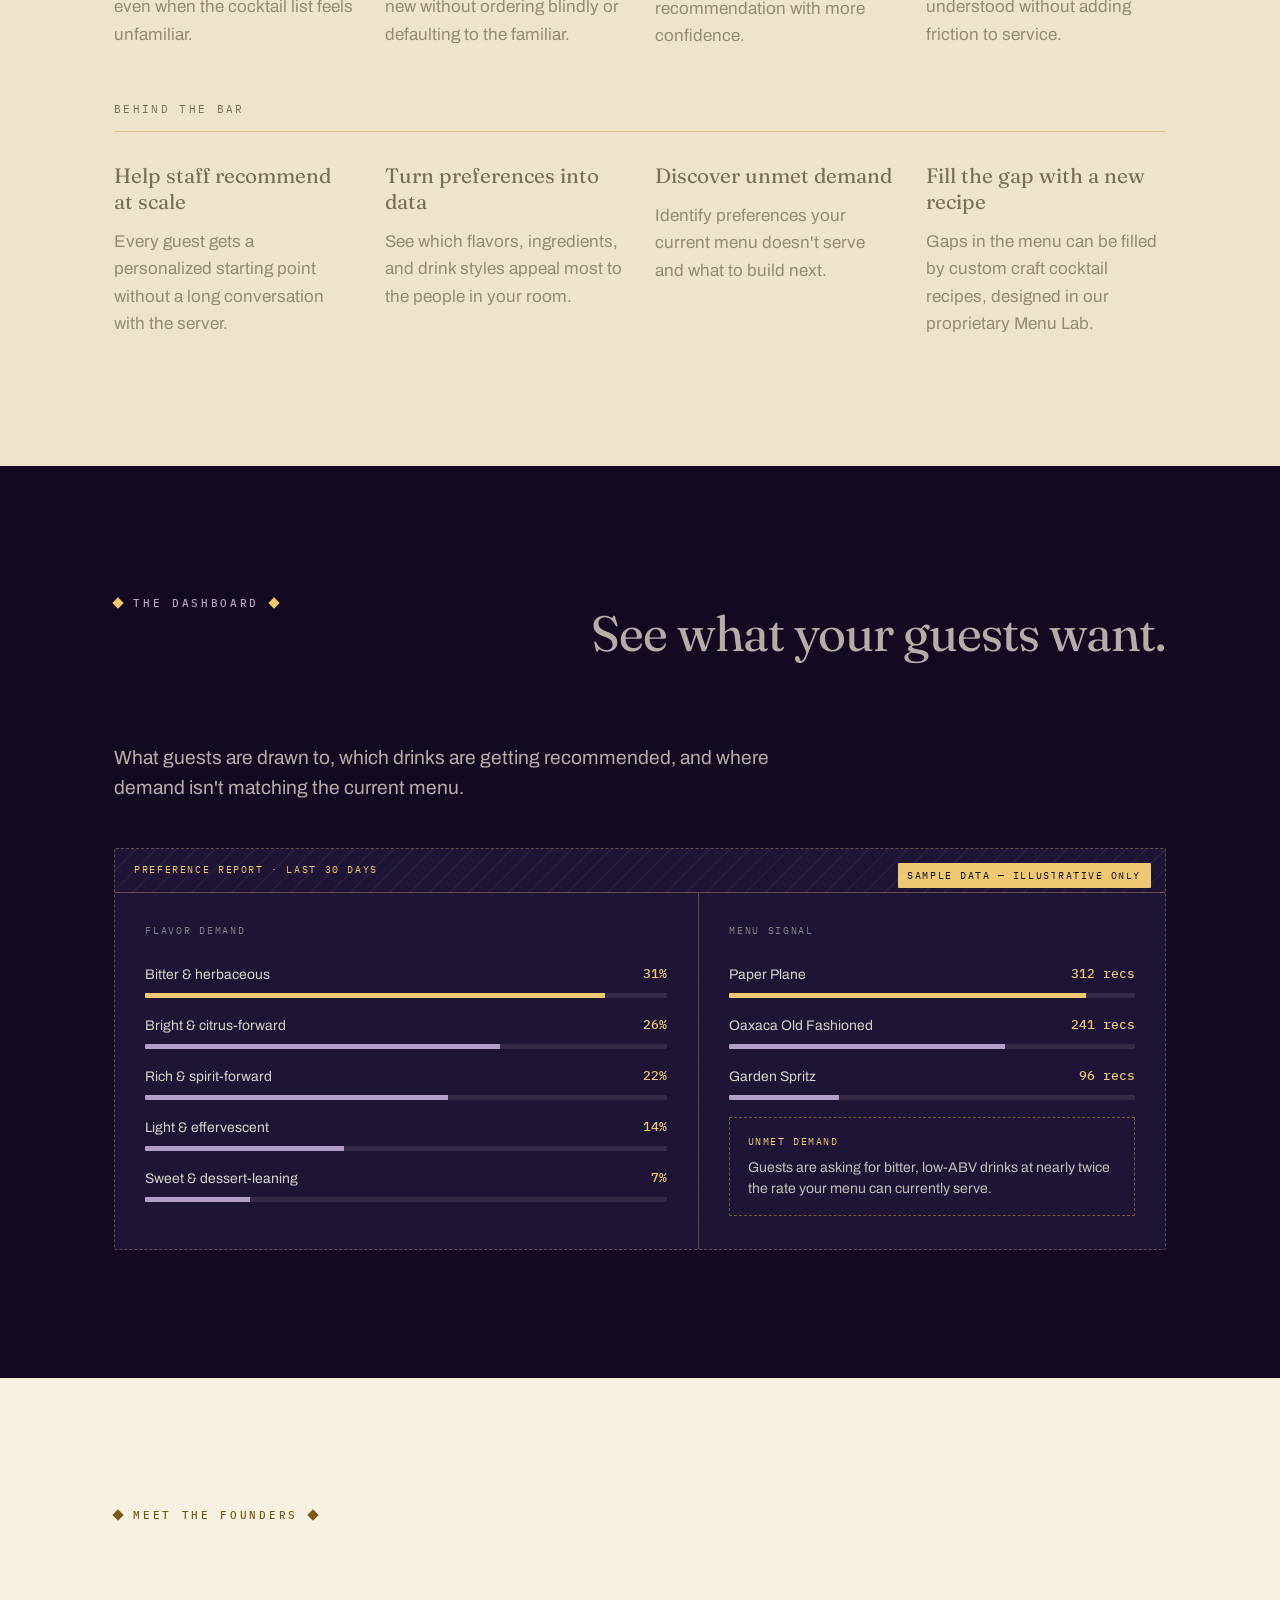
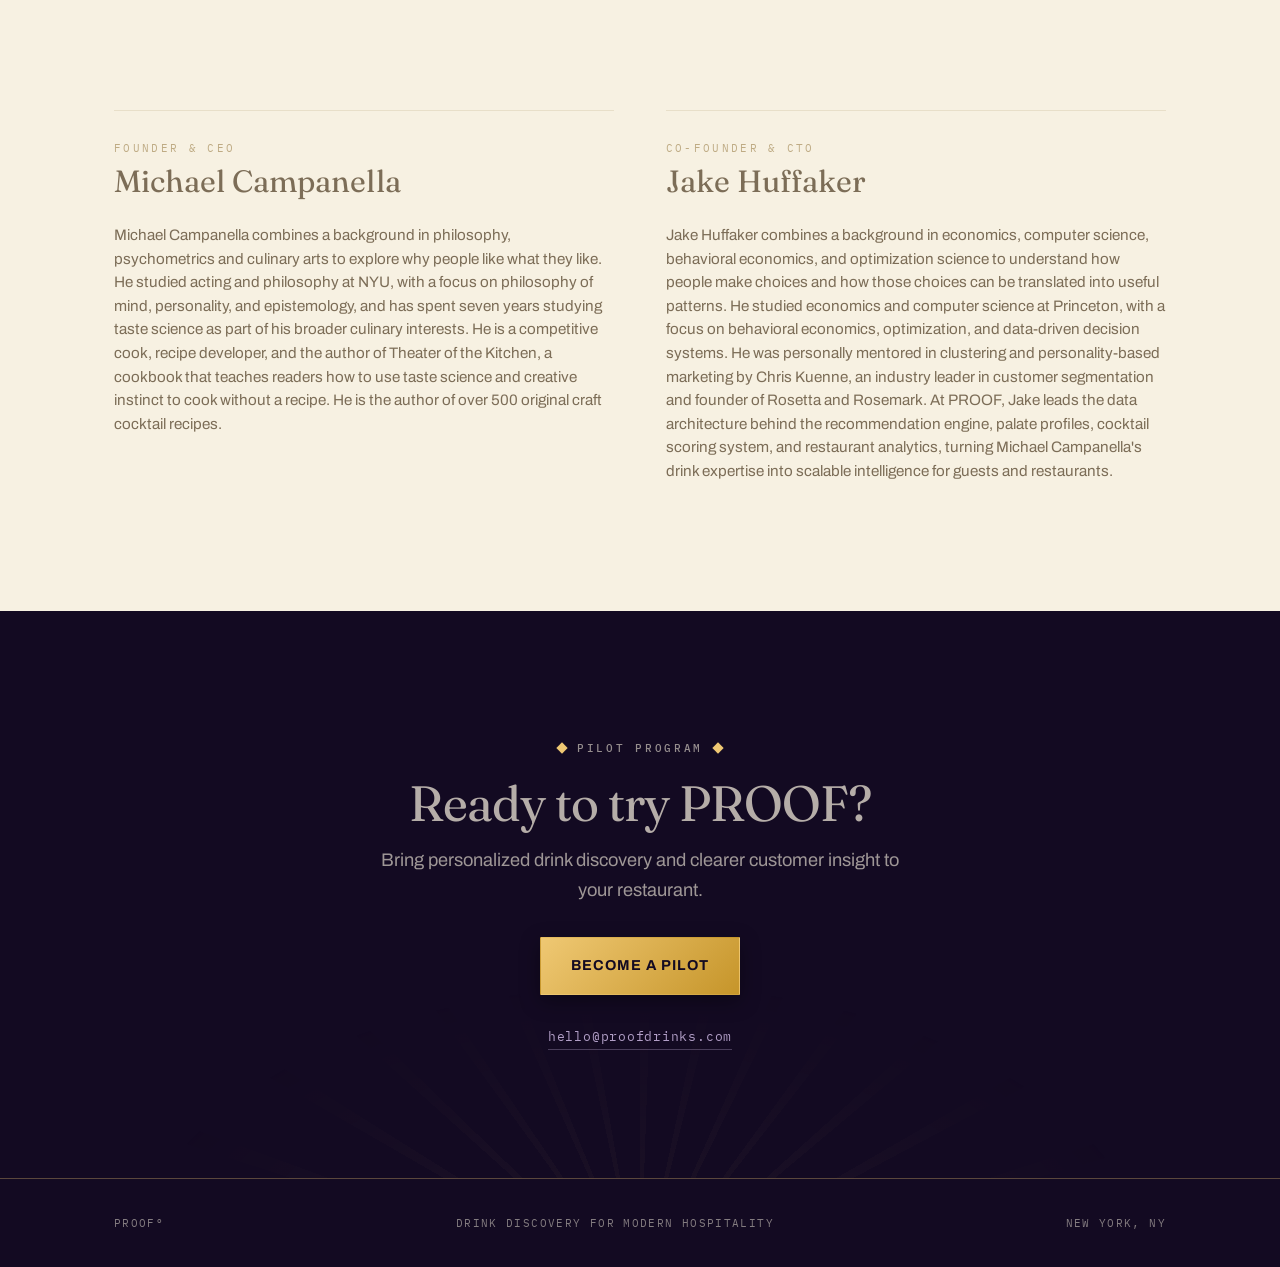
==== commit 836c019f: "seo updates" ====
--- a/business/index.html
+++ b/business/index.html
@@ -3,8 +3,14 @@
 <head>
   <meta charset="utf-8">
   <meta name="viewport" content="width=device-width, initial-scale=1">
-  <title>PROOF for Restaurants</title>
-  <meta name="description" content="PROOF matches each guest with drinks they're likely to enjoy.">
+  <title>PROOF | Personalized Cocktail Recommendations for Restaurants</title>
+  <meta name="description" content="PROOF helps restaurant guests confidently choose cocktails with personalized recommendations matched to their tastes and your drink menu.">
+  <link rel="canonical" href="https://joinproof.bar/">
+  <meta property="og:type" content="website">
+  <meta property="og:site_name" content="PROOF">
+  <meta property="og:title" content="PROOF | Personalized Cocktail Recommendations for Restaurants">
+  <meta property="og:description" content="Help every guest confidently choose a cocktail with personalized recommendations matched to their tastes and your drink menu.">
+  <meta property="og:url" content="https://joinproof.bar/">
   <link rel="stylesheet" href="/shared/site-shell.css">
   <link rel="stylesheet" href="/business/business.css">
 </head>
@@ -30,8 +36,8 @@
       <div class="wrap hero-grid">
         <div class="hero-copy">
           <p class="kicker"><span></span>Palate science for hospitality<span></span></p>
-          <h1>Turn guest indecision into <em>confident</em> drink orders.</h1>
-          <p class="hero-lede">PROOF matches each guest with drinks they're likely to enjoy, while giving restaurants clearer insight into what their customers actually want.</p>
+          <h1>Personalized cocktail recommendations that turn guest indecision into <em>confident</em> drink orders.</h1>
+          <p class="hero-lede">PROOF is a digital cocktail menu for restaurants that matches each guest with drinks they're likely to enjoy, while giving operators clearer insight into what their customers actually want.</p>
           <div class="hero-actions">
             <a class="button-gold" href="#pilot">Become a pilot</a>
             <a class="button-outline" href="/alpha">See how it works</a>
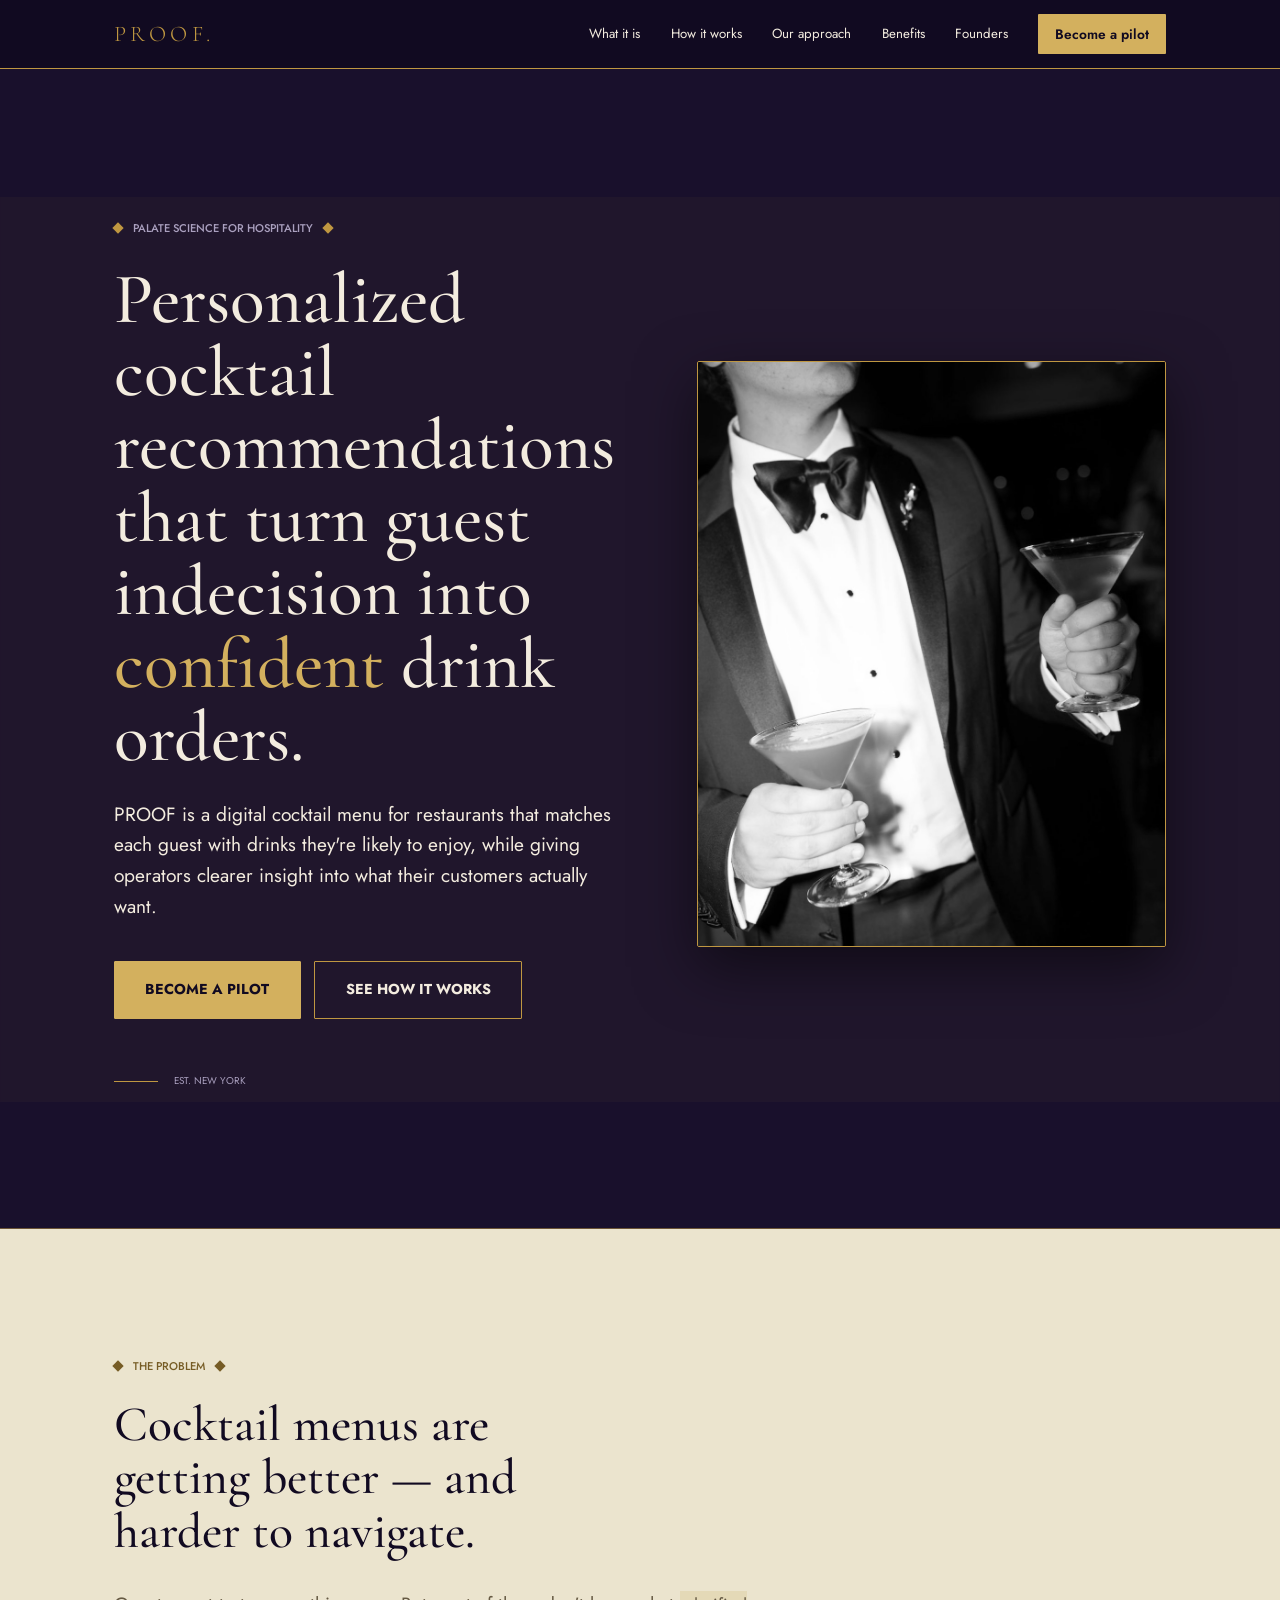
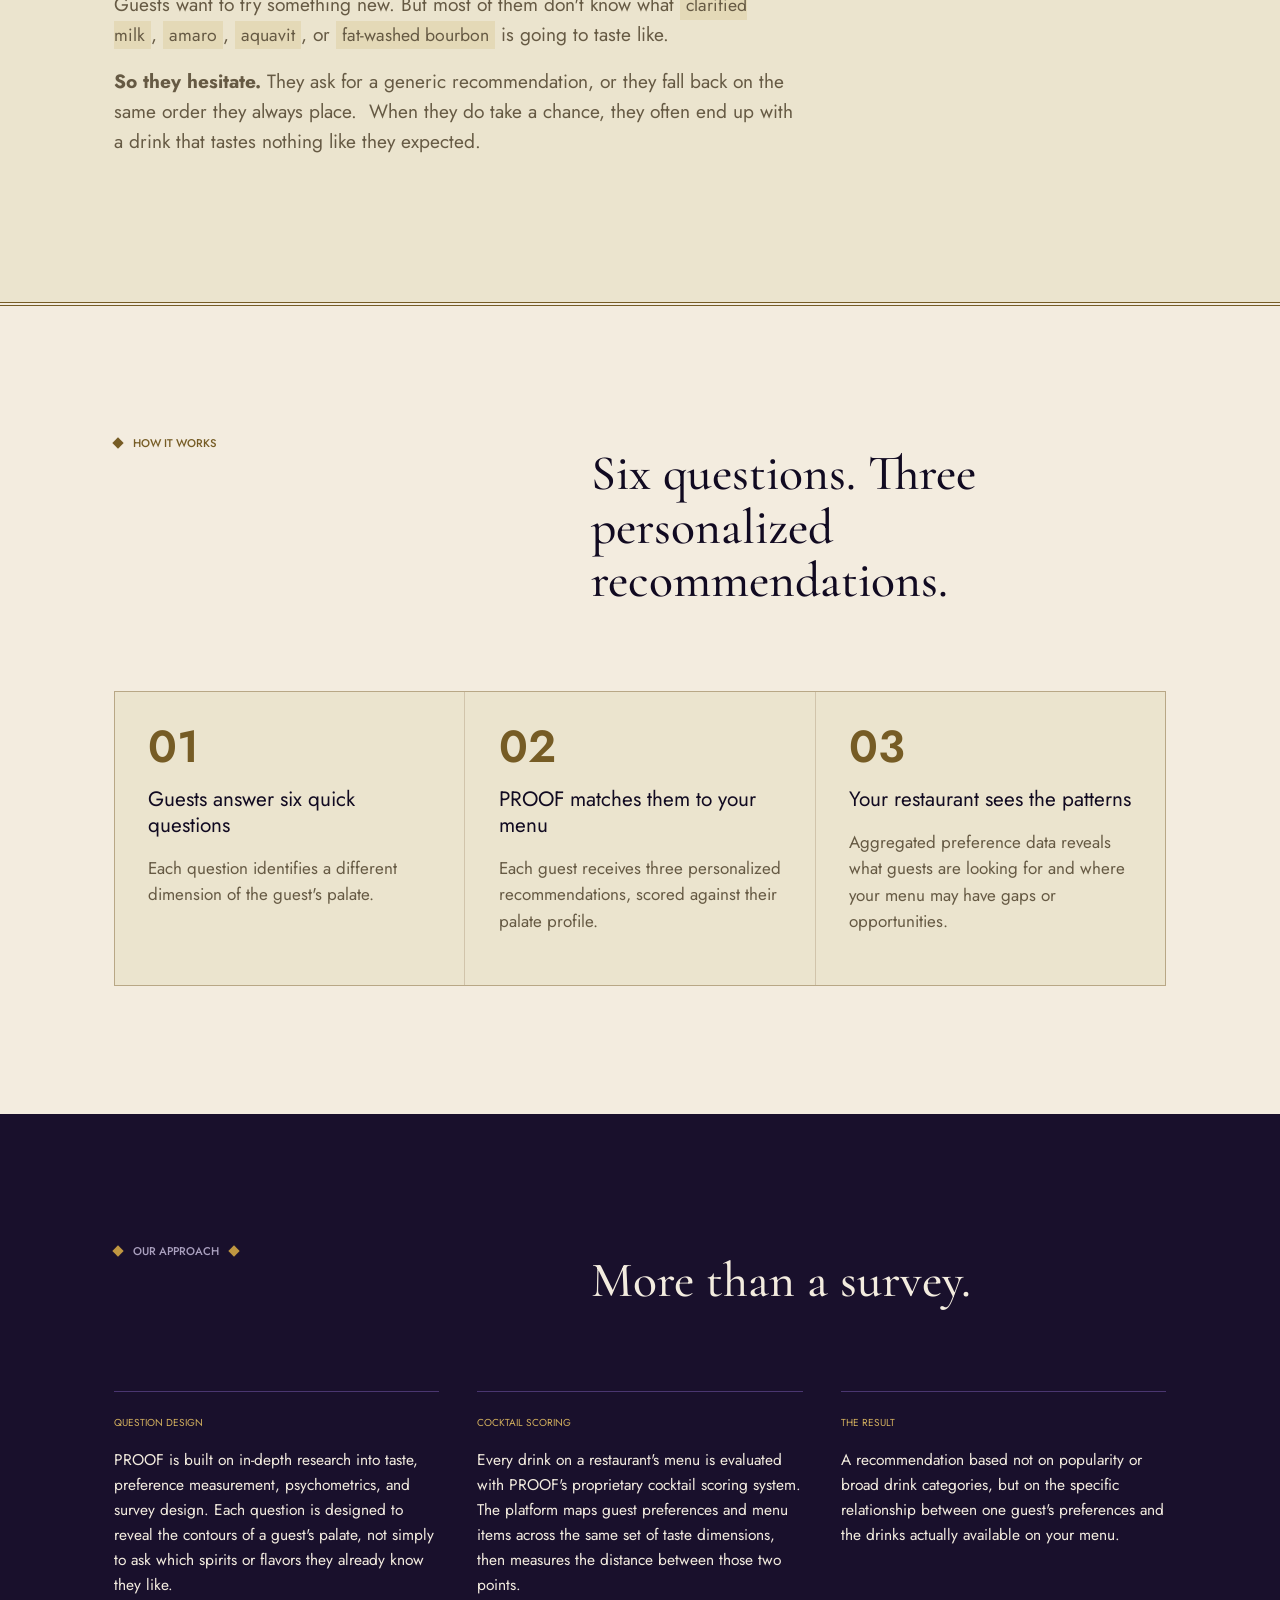
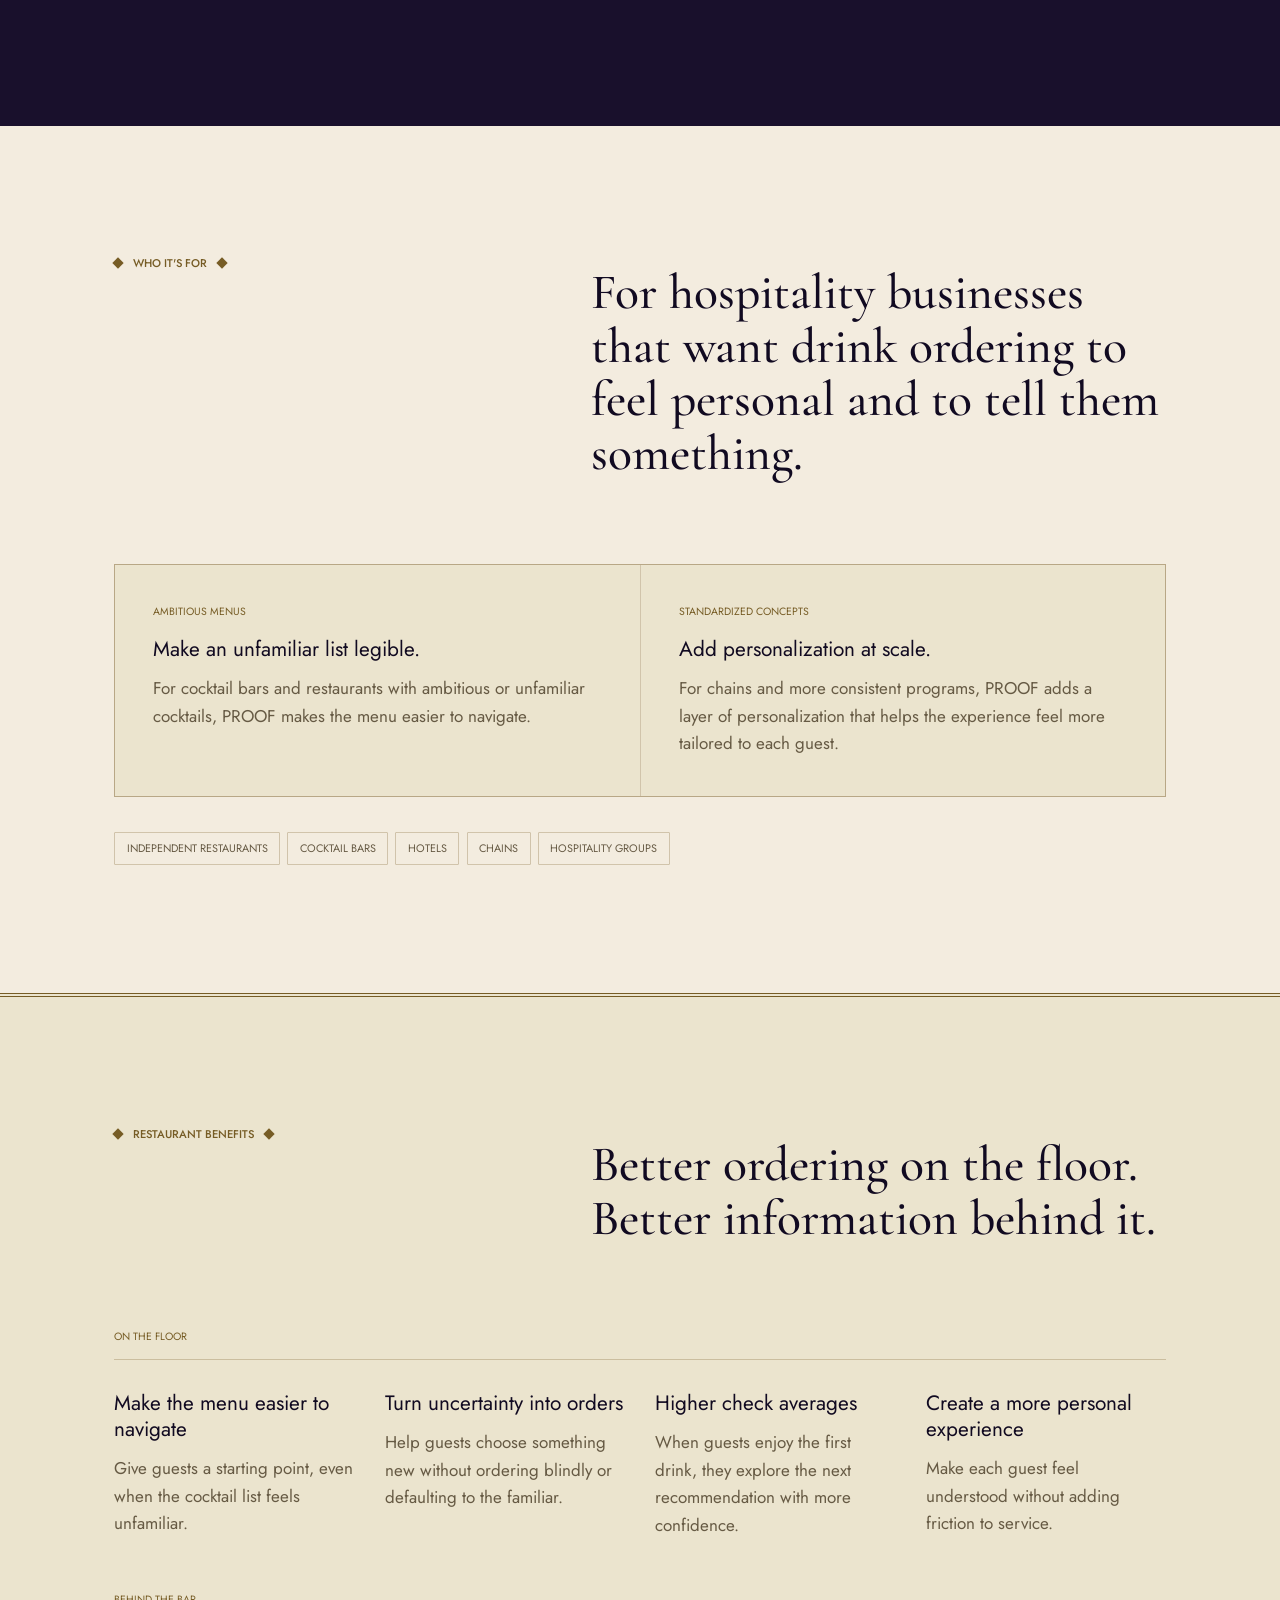
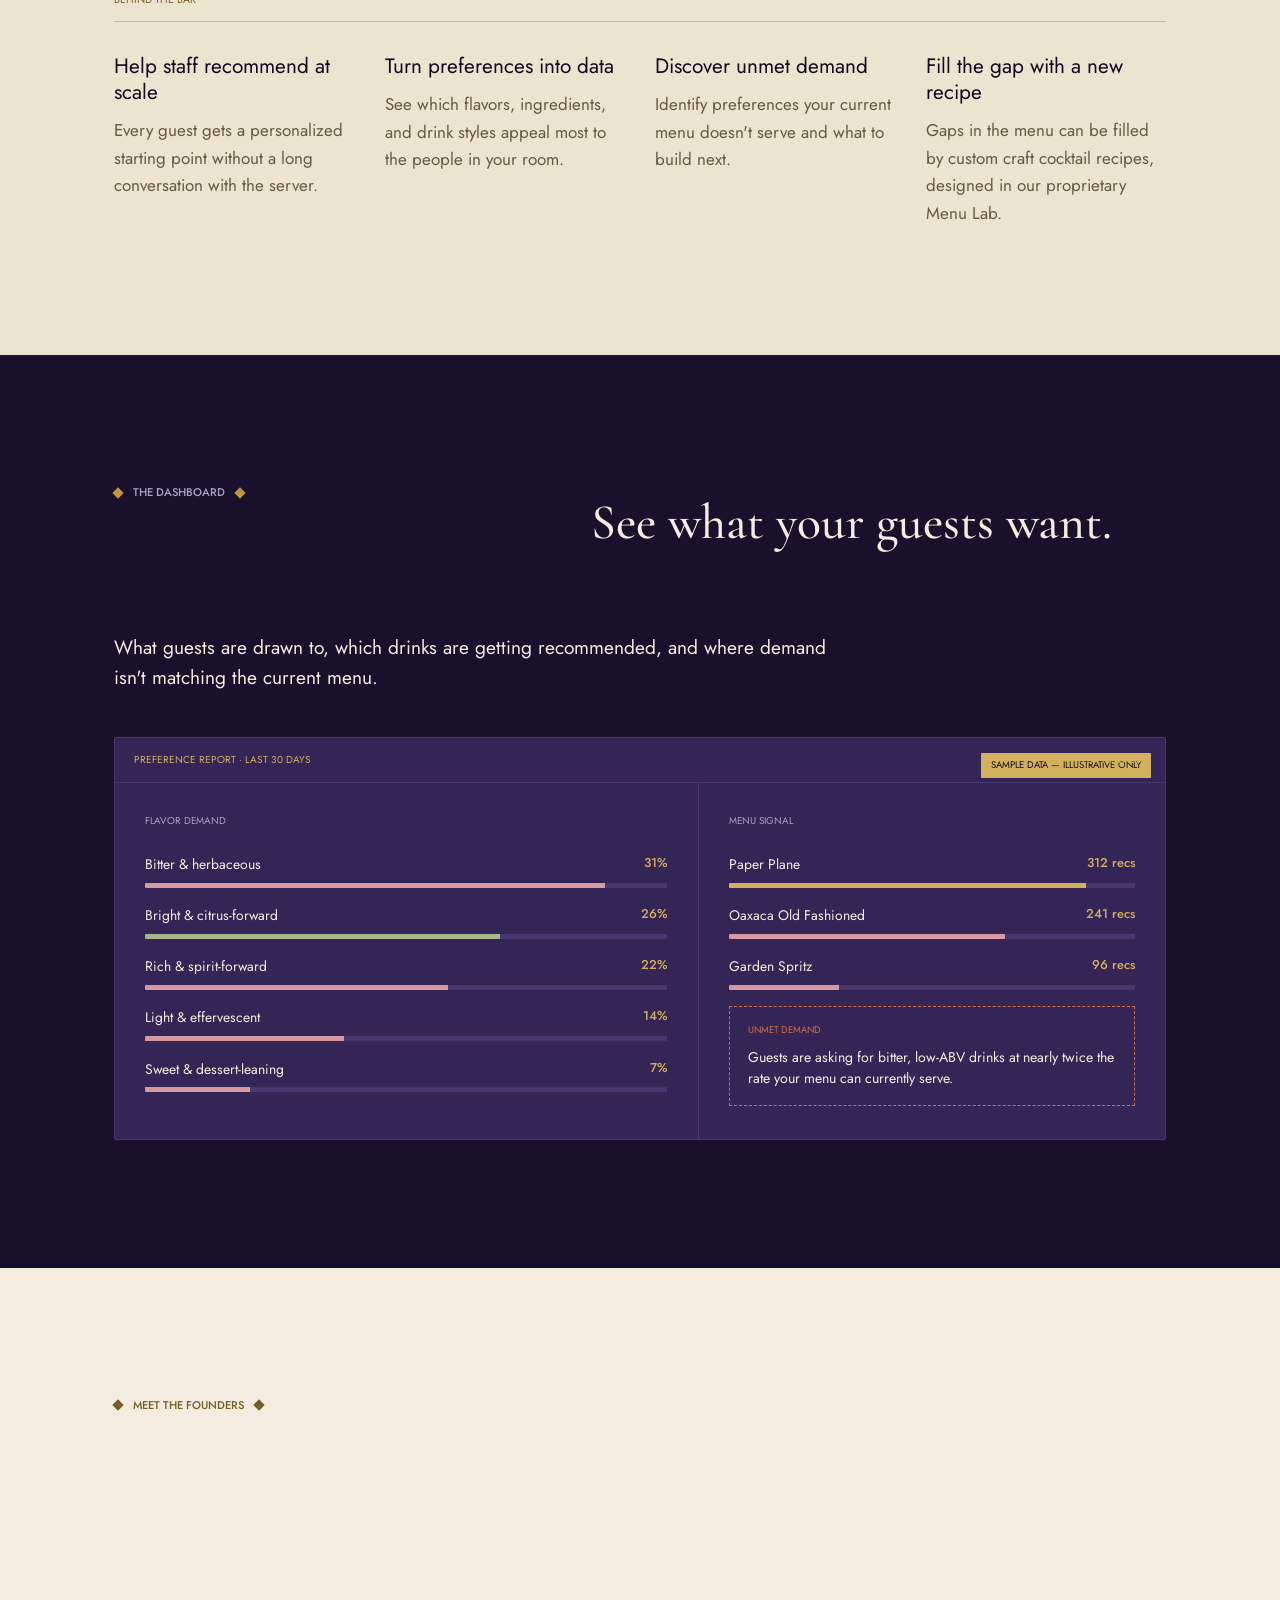
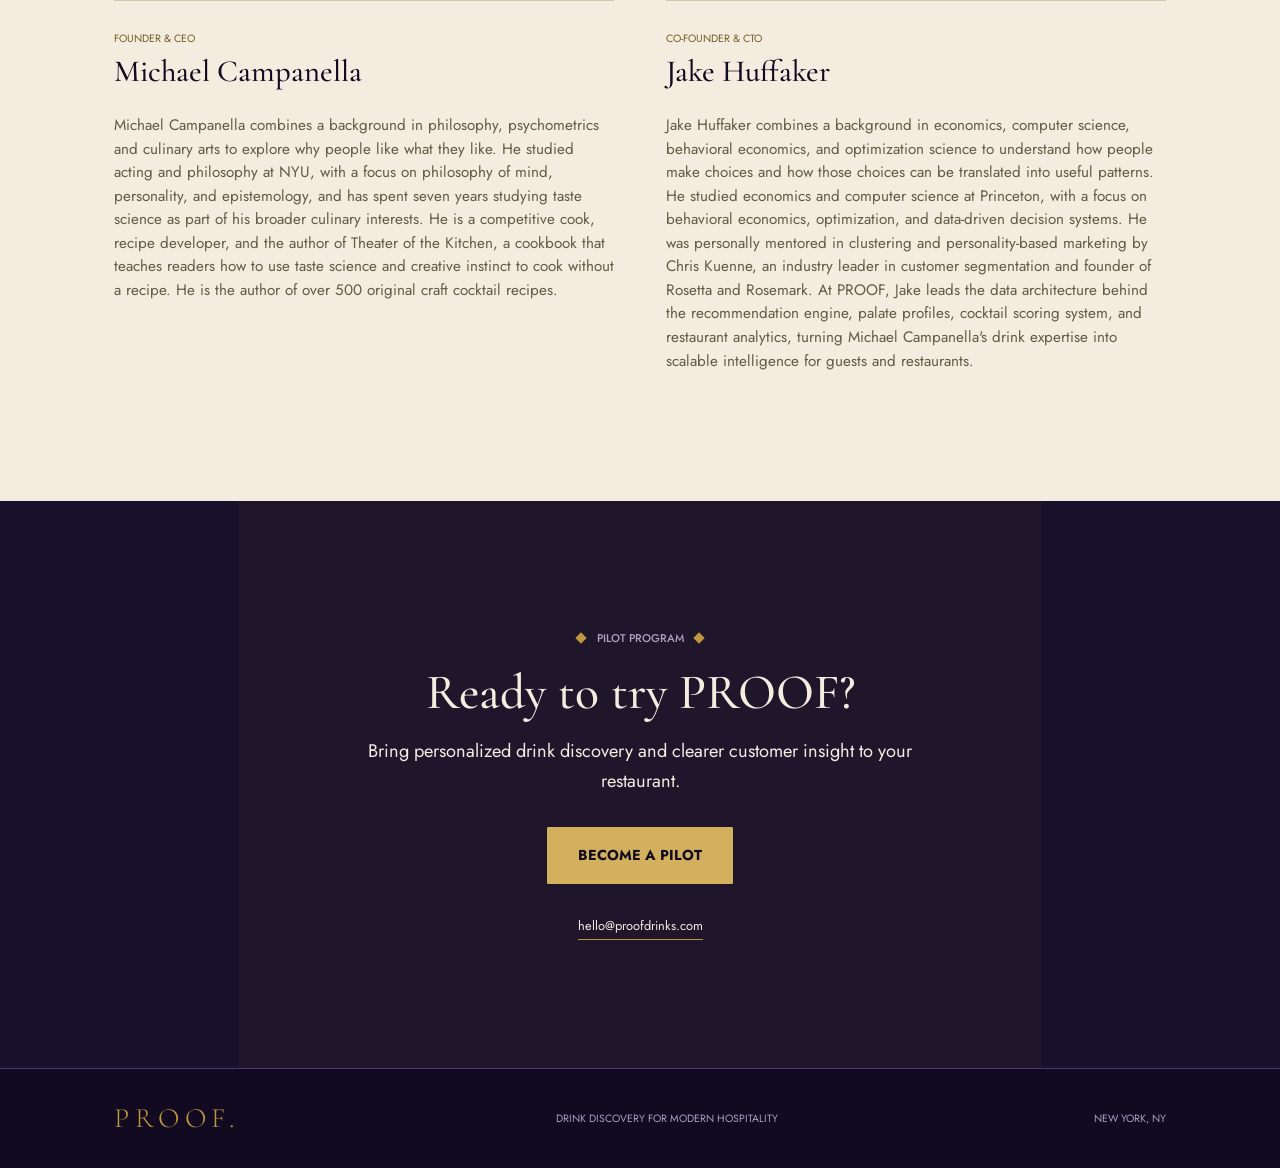
==== commit bd7a4682: "brand bible" ====
--- a/business/index.html
+++ b/business/index.html
@@ -1,5 +1,5 @@
 <!DOCTYPE html>
-<html lang="en">
+<html lang="en" data-brand-page="business">
 <head>
   <meta charset="utf-8">
   <meta name="viewport" content="width=device-width, initial-scale=1">
@@ -13,12 +13,13 @@
   <meta property="og:url" content="https://joinproof.bar/">
   <link rel="stylesheet" href="/shared/site-shell.css">
   <link rel="stylesheet" href="/business/business.css">
+  <link rel="stylesheet" href="/shared/brand.css?v=1">
 </head>
 <body>
   <div class="page">
     <nav class="nav-shell">
       <div class="wrap nav-inner">
-        <a class="logo" href="#top">PROOF<sup>&deg;</sup></a>
+        <a class="logo" href="#top">PROOF.</a>
         <div class="nav-links">
           <a href="#what">What it is</a>
           <a href="#how">How it works</a>
@@ -235,7 +236,7 @@
     </section>
     <footer class="footer">
       <div class="wrap footer-inner">
-        <span>PROOF&deg;</span>
+        <span>PROOF.</span>
         <span>Drink discovery for modern hospitality</span>
         <span>New York, NY</span>
       </div>
--- a/business/business.css
+++ b/business/business.css
@@ -1,5 +1,3 @@
-@import url("https://fonts.googleapis.com/css2?family=Archivo:wght@400;500;600;700&family=Fraunces:opsz,wght@9..144,400;9..144,500;9..144,600&family=IBM+Plex+Mono:wght@400;500;600&display=swap");
-
 :root {
   --ink: #130a22;
   --ink2: #1e1436;
--- a/shared/brand.css
+++ b/shared/brand.css
@@ -0,0 +1,771 @@
+/* Brand Bible theme. Loaded last so the original page layouts stay intact. */
+@font-face {
+  font-family: "Cormorant Garamond";
+  src: url("/shared/brand/fonts/cormorant-garamond.woff2") format("woff2");
+  font-style: normal;
+  font-weight: 300 700;
+  font-display: swap;
+}
+
+@font-face {
+  font-family: "Cormorant Garamond";
+  src: url("/shared/brand/fonts/cormorant-garamond-italic.woff2") format("woff2");
+  font-style: italic;
+  font-weight: 300 700;
+  font-display: swap;
+}
+
+@font-face {
+  font-family: Jost;
+  src: url("/shared/brand/fonts/jost.woff2") format("woff2");
+  font-style: normal;
+  font-weight: 100 900;
+  font-display: swap;
+}
+
+@font-face {
+  font-family: Jost;
+  src: url("/shared/brand/fonts/jost-italic.woff2") format("woff2");
+  font-style: italic;
+  font-weight: 100 900;
+  font-display: swap;
+}
+
+:root {
+  --brand-ground: #19102c;
+  --brand-ink: #110a21;
+  --brand-card: #342556;
+  --brand-line: #4a3670;
+  --brand-muted: #aaa0bf;
+  --brand-parchment: #f3ecdf;
+  --brand-cream: #ebe4ce;
+  --brand-chip: #e4d9b7;
+  --brand-taupe: #665a44;
+  --brand-gold: #d3b05e;
+  --brand-gilt: #bf9741;
+  --brand-burnt: #765c25;
+  --brand-sage: #a7b58d;
+  --brand-rose: #d69aa0;
+  --brand-rust: #ce7048;
+  --brand-sage-light: #5e6b4a;
+  --brand-rose-light: #8e4c5c;
+  --brand-rust-light: #9e4c26;
+  --brand-display: "Cormorant Garamond", Georgia, serif;
+  --brand-body: Jost, "Segoe UI", sans-serif;
+}
+
+body {
+  font-family: var(--brand-body);
+  -webkit-font-smoothing: antialiased;
+}
+
+button,
+input,
+select,
+textarea {
+  font-family: var(--brand-body);
+}
+
+::selection {
+  background: var(--brand-gold);
+  color: var(--brand-ink);
+}
+
+/* Survey and both results experiences. */
+html[data-brand-page="survey"] {
+  --ink: var(--brand-parchment);
+  --muted: var(--brand-muted);
+  --soft: var(--brand-parchment);
+  --paper: var(--brand-ground);
+  --panel: var(--brand-card);
+  --panel-solid: var(--brand-card);
+  --line: var(--brand-line);
+  --line-strong: var(--brand-gilt);
+  --gold: var(--brand-gold);
+  --gold-bright: var(--brand-gold);
+  --deep: var(--brand-ground);
+  --rose: var(--brand-rose);
+  --sage: var(--brand-sage);
+  --lavender: var(--brand-muted);
+  --slider-low: var(--brand-sage);
+  --slider-high: var(--brand-gold);
+  --shadow: none;
+}
+
+[data-brand-page="survey"] body::after {
+  background: none;
+}
+
+[data-brand-page="survey"] h1 {
+  color: var(--brand-gilt);
+  font-family: var(--brand-display);
+  font-weight: 300;
+  letter-spacing: 0.2em;
+  transform: none;
+  -webkit-text-stroke: 0;
+  text-shadow: none;
+}
+
+[data-brand-page="survey"] h1::after {
+  color: var(--brand-parchment);
+  border-color: var(--brand-gilt);
+  font-family: var(--brand-body);
+  font-weight: 500;
+  letter-spacing: 0;
+  -webkit-text-stroke: 0;
+  text-shadow: none;
+}
+
+[data-brand-page="survey"] h2,
+[data-brand-page="survey"] .quiz-intro h2,
+[data-brand-page="survey"] .persona-summary h2 {
+  color: var(--brand-parchment);
+  font-family: var(--brand-display);
+  font-weight: 500;
+}
+
+[data-brand-page="survey"] form,
+[data-brand-page="survey"] .slider-block,
+[data-brand-page="survey"] .persona-summary,
+[data-brand-page="survey"] .taste-profile-card,
+[data-brand-page="survey"] .customer-results .customer-card,
+[data-brand-page="survey"] #results > div {
+  background: var(--paper);
+  border-color: var(--brand-line);
+  border-radius: 6px;
+  box-shadow: none;
+}
+
+[data-brand-page="survey"] .slider-block,
+[data-brand-page="survey"] .persona-summary,
+[data-brand-page="survey"] .taste-profile-card,
+[data-brand-page="survey"] .customer-results .customer-card,
+[data-brand-page="survey"] #results > div {
+  background: var(--brand-card);
+}
+
+[data-brand-page="survey"] .question-prompt,
+[data-brand-page="survey"] .qualitative-section label,
+[data-brand-page="survey"] .persona-intro,
+[data-brand-page="survey"] .persona-avoidance {
+  font-weight: 500;
+}
+
+[data-brand-page="survey"] .number-labels,
+[data-brand-page="survey"] .customer-feedback-form .rating-scale,
+[data-brand-page="survey"] .customer-feedback-form .rating-scale small {
+  color: var(--brand-parchment);
+  font-family: var(--brand-body);
+  text-shadow: none;
+}
+
+[data-brand-page="survey"] input[type="range"],
+[data-brand-page="survey"] input[type="range"]::-webkit-slider-thumb {
+  -webkit-appearance: none;
+  appearance: none;
+}
+
+[data-brand-page="survey"] input[type="range"] {
+  background: transparent;
+}
+
+[data-brand-page="survey"] input[type="range"]::-webkit-slider-runnable-track {
+  background: linear-gradient(90deg, var(--brand-sage), var(--brand-gold));
+  box-shadow: none;
+}
+
+[data-brand-page="survey"] input[type="range"]::-moz-range-track {
+  background: linear-gradient(90deg, var(--brand-sage), var(--brand-gold));
+  box-shadow: none;
+}
+
+[data-brand-page="survey"] input[type="range"]::-webkit-slider-thumb {
+  border-color: var(--brand-parchment);
+  background: var(--brand-gold);
+  box-shadow: 0 0 0 4px rgb(211 176 94 / 15%);
+}
+
+[data-brand-page="survey"] input[type="range"]::-moz-range-thumb {
+  border-color: var(--brand-parchment);
+  background: var(--brand-gold);
+  box-shadow: 0 0 0 4px rgb(211 176 94 / 15%);
+}
+
+[data-brand-page="survey"] .importance-label,
+[data-brand-page="survey"] .secondary-button,
+[data-brand-page="survey"] .palate-label {
+  font-family: var(--brand-body);
+  font-weight: 600;
+}
+
+[data-brand-page="survey"] .importance-button,
+[data-brand-page="survey"] .qualitative-section textarea,
+[data-brand-page="survey"] .secondary-button,
+[data-brand-page="survey"] .customer-email-form input,
+[data-brand-page="survey"] .customer-feedback-form input,
+[data-brand-page="survey"] .customer-feedback-form select,
+[data-brand-page="survey"] .customer-feedback-form textarea,
+[data-brand-page="survey"] .customer-drink-grid article {
+  background: var(--brand-ground);
+  border-color: var(--brand-line);
+}
+
+[data-brand-page="survey"] .importance-button:hover,
+[data-brand-page="survey"] .importance-button[aria-pressed="true"] {
+  border-color: var(--brand-gilt);
+  background: var(--brand-ground);
+  box-shadow: none;
+}
+
+[data-brand-page="survey"] .importance-button[aria-pressed="true"]::before {
+  background: var(--brand-gold);
+}
+
+[data-brand-page="survey"] button[type="submit"],
+[data-brand-page="survey"] .customer-email-form button,
+[data-brand-page="survey"] .customer-feedback-form button {
+  background: var(--brand-gold);
+  border-color: var(--brand-gold);
+  border-radius: 4px;
+  color: var(--brand-ink);
+  font-family: var(--brand-body);
+  font-weight: 600;
+  box-shadow: none;
+}
+
+[data-brand-page="survey"] .secondary-button {
+  border-radius: 4px;
+  border-color: var(--brand-gilt);
+}
+
+[data-brand-page="survey"] .secondary-button:hover {
+  background: var(--brand-card);
+}
+
+[data-brand-page="survey"] .eyebrow {
+  font-weight: 600;
+}
+
+[data-brand-page="survey"] .persona-intro,
+[data-brand-page="survey"] .customer-results .customer-classics-note {
+  color: var(--brand-parchment);
+}
+
+[data-brand-page="survey"] .customer-results h3,
+[data-brand-page="survey"] #results h3 {
+  color: var(--brand-parchment);
+  font-family: var(--brand-body);
+  font-weight: 500;
+}
+
+[data-brand-page="survey"] .customer-email-form,
+[data-brand-page="survey"] .customer-feedback-form {
+  background: transparent;
+}
+
+[data-brand-page="survey"] .palate-wheel-bg {
+  fill: var(--brand-ground);
+}
+
+[data-brand-page="survey"] .palate-blob {
+  fill: var(--brand-gold);
+  stroke: var(--brand-gold);
+}
+
+[data-brand-page="survey"] .palate-outer-line {
+  stroke: var(--brand-gold);
+}
+
+[data-brand-page="survey"] .palate-label {
+  fill: var(--brand-parchment);
+}
+
+[data-brand-page="survey"] .ai-notice,
+[data-brand-page="survey"] #results:empty {
+  background: var(--brand-ground);
+  border-color: var(--brand-rust);
+  color: var(--brand-rust);
+}
+
+[data-brand-page="survey"] #results:empty::before {
+  color: var(--brand-rust);
+}
+
+[data-brand-page="survey"] .loading-circle {
+  border-color: var(--brand-line);
+  border-top-color: var(--brand-gold);
+}
+
+/* Landing page: cream wordmark over the existing monochrome photograph. */
+html[data-brand-page="landing"] {
+  color-scheme: dark;
+  --proof-gold: var(--brand-gilt);
+  --proof-gold-light: var(--brand-gold);
+  --proof-cream: var(--brand-parchment);
+}
+
+[data-brand-page="landing"] .landing-page {
+  background-image:
+    linear-gradient(180deg, rgb(17 10 33 / 12%), rgb(25 16 44 / 30%) 38%, var(--brand-ground)),
+    url("/landing/assets/proof-background.png");
+}
+
+[data-brand-page="landing"] .landing-page::before {
+  border-color: var(--brand-gilt);
+}
+
+[data-brand-page="landing"] .landing-page::after {
+  background: none;
+}
+
+[data-brand-page="landing"] .landing-copy h1 {
+  color: var(--brand-parchment);
+  font-family: var(--brand-display);
+  font-weight: 300;
+  letter-spacing: 0.2em;
+  text-shadow: none;
+}
+
+[data-brand-page="landing"] .landing-lead,
+[data-brand-page="landing"] .landing-accent {
+  color: var(--brand-parchment);
+  font-family: var(--brand-display);
+  font-weight: 500;
+}
+
+[data-brand-page="landing"] .landing-detail {
+  color: var(--brand-parchment);
+}
+
+[data-brand-page="landing"] .landing-button {
+  background: var(--brand-gold);
+  border-color: var(--brand-gold);
+  color: var(--brand-ink);
+  font-family: var(--brand-body);
+  font-weight: 600;
+  box-shadow: none;
+}
+
+/* Business page: the same dark ground, with the two approved light surfaces. */
+html[data-brand-page="business"] {
+  --ink: var(--brand-ink);
+  --ink2: var(--brand-ground);
+  --ink3: var(--brand-card);
+  --paper: var(--brand-parchment);
+  --paper2: var(--brand-cream);
+  --gold: var(--brand-gilt);
+  --gold2: var(--brand-gold);
+  --gold-deep: var(--brand-burnt);
+  --cream: var(--brand-parchment);
+  --mauve: var(--brand-rose);
+  --ash: var(--brand-muted);
+  --ashlt: var(--brand-taupe);
+  --line: rgb(118 92 37 / 28%);
+  --linedk: var(--brand-line);
+}
+
+[data-brand-page="business"] body,
+[data-brand-page="business"] .page * {
+  font-family: var(--brand-body);
+  letter-spacing: 0;
+}
+
+[data-brand-page="business"] .hero h1,
+[data-brand-page="business"] .problem h2,
+[data-brand-page="business"] .section-grid h2,
+[data-brand-page="business"] .pilot h2,
+[data-brand-page="business"] .founder-grid h2 {
+  font-family: var(--brand-display);
+  font-weight: 500;
+  text-shadow: none;
+}
+
+[data-brand-page="business"] .hero h1 em {
+  font-family: inherit;
+  background: none;
+  color: var(--brand-gold);
+}
+
+[data-brand-page="business"] .nav-shell {
+  background: var(--brand-ink);
+  border-bottom: 1px solid var(--brand-gilt);
+}
+
+[data-brand-page="business"] .logo {
+  background: none;
+  color: var(--brand-gilt);
+  font-family: var(--brand-display);
+  font-weight: 300;
+  letter-spacing: 0.2em;
+}
+
+[data-brand-page="business"] .logo sup {
+  color: var(--brand-gilt);
+}
+
+[data-brand-page="business"] .nav-links a {
+  color: var(--brand-parchment);
+}
+
+[data-brand-page="business"] .hero,
+[data-brand-page="business"] .dark-section {
+  background: var(--brand-ground);
+}
+
+[data-brand-page="business"] .hero-pattern,
+[data-brand-page="business"] .pilot-fan {
+  background: var(--brand-gilt);
+  mask: url("/shared/brand/logos/Mark%20Logo.svg") center / contain no-repeat;
+  opacity: 0.045;
+}
+
+[data-brand-page="business"] .hero-line,
+[data-brand-page="business"] .est span {
+  background: var(--brand-gilt);
+}
+
+[data-brand-page="business"] .hero-lede,
+[data-brand-page="business"] .columns span,
+[data-brand-page="business"] .dashboard-copy,
+[data-brand-page="business"] .pilot-inner > p:not(.kicker),
+[data-brand-page="business"] .dark-section .section-grid h2,
+[data-brand-page="business"] .pilot h2 {
+  color: var(--brand-parchment);
+}
+
+[data-brand-page="business"] .kicker,
+[data-brand-page="business"] .est,
+[data-brand-page="business"] .pilot .kicker {
+  color: var(--brand-muted);
+}
+
+[data-brand-page="business"] .kicker.dark,
+[data-brand-page="business"] .two-cards p,
+[data-brand-page="business"] .benefit-group > p,
+[data-brand-page="business"] .founder-grid p {
+  color: var(--brand-burnt);
+}
+
+[data-brand-page="business"] .kicker span,
+[data-brand-page="business"] .dark-section .kicker span {
+  background: var(--brand-gilt);
+}
+
+[data-brand-page="business"] .kicker.dark span {
+  background: var(--brand-burnt);
+}
+
+[data-brand-page="business"] .nav-links .nav-pilot,
+[data-brand-page="business"] .button-gold {
+  background: var(--brand-gold);
+  border-color: var(--brand-gold);
+  color: var(--brand-ink);
+  box-shadow: none;
+}
+
+[data-brand-page="business"] .button-outline,
+[data-brand-page="business"] .hero-image {
+  border-color: var(--brand-gilt);
+}
+
+[data-brand-page="business"] .hero-image img {
+  filter: grayscale(1);
+}
+
+[data-brand-page="business"] .hero-image div {
+  background: none;
+}
+
+[data-brand-page="business"] .problem h2,
+[data-brand-page="business"] .light-section h2,
+[data-brand-page="business"] .paper-section h2,
+[data-brand-page="business"] .steps h3,
+[data-brand-page="business"] .two-cards h3,
+[data-brand-page="business"] .benefit-row h3,
+[data-brand-page="business"] .founder-grid h2 {
+  color: var(--brand-ink);
+}
+
+[data-brand-page="business"] .steps p,
+[data-brand-page="business"] .two-cards span,
+[data-brand-page="business"] .benefit-row span,
+[data-brand-page="business"] .founder-grid span,
+[data-brand-page="business"] .problem-copy p {
+  color: var(--brand-taupe);
+}
+
+[data-brand-page="business"] .steps span {
+  color: var(--brand-burnt);
+  -webkit-text-stroke: 0;
+}
+
+[data-brand-page="business"] .how,
+[data-brand-page="business"] .benefits {
+  border-top-color: var(--brand-burnt);
+}
+
+[data-brand-page="business"] mark {
+  background: var(--brand-chip);
+}
+
+[data-brand-page="business"] .columns article {
+  border-color: var(--brand-line);
+}
+
+[data-brand-page="business"] .founder-grid article {
+  border-color: rgb(118 92 37 / 28%);
+}
+
+[data-brand-page="business"] .two-cards article {
+  background: var(--brand-cream);
+}
+
+[data-brand-page="business"] .report-panel {
+  background: var(--brand-card);
+  border-style: solid;
+}
+
+[data-brand-page="business"] .report-pattern {
+  background: none;
+}
+
+[data-brand-page="business"] .report-column {
+  background: var(--brand-card);
+}
+
+[data-brand-page="business"] .report-column > span {
+  color: var(--brand-muted);
+}
+
+[data-brand-page="business"] .meter-row div,
+[data-brand-page="business"] .unmet p {
+  color: var(--brand-parchment);
+}
+
+[data-brand-page="business"] .meter-row i {
+  background: var(--brand-line);
+}
+
+[data-brand-page="business"] .meter-row em {
+  background: var(--brand-rose);
+}
+
+[data-brand-page="business"] .report-column:first-child .meter-row:nth-of-type(2) em {
+  background: var(--brand-sage);
+}
+
+[data-brand-page="business"] .unmet {
+  border-color: var(--brand-rust);
+}
+
+[data-brand-page="business"] .unmet span {
+  color: var(--brand-rust);
+}
+
+[data-brand-page="business"] .pilot .email {
+  border-color: var(--brand-gilt);
+  color: var(--brand-parchment);
+}
+
+[data-brand-page="business"] .footer {
+  background: var(--brand-ink);
+  color: var(--brand-muted);
+}
+
+[data-brand-page="business"] .footer-inner > span:first-child {
+  color: var(--brand-gilt);
+  font-family: var(--brand-display);
+  font-size: 28px;
+  font-weight: 300;
+  letter-spacing: 0.2em;
+  line-height: 1;
+}
+
+/* Login and all Console tabs, including dynamically generated content. */
+html[data-brand-page="dashboard"] {
+  --bg: var(--brand-ground);
+  --panel: var(--brand-ground);
+  --panel-2: var(--brand-card);
+  --line: var(--brand-line);
+  --muted: var(--brand-muted);
+  --cream: var(--brand-parchment);
+  --gold: var(--brand-gold);
+  --rust: var(--brand-rust);
+  --blue: var(--brand-rose);
+  --green: var(--brand-sage);
+  --shadow: none;
+}
+
+[data-brand-page="dashboard"] body {
+  font-family: var(--brand-body);
+}
+
+[data-brand-page="dashboard"] .console-frame,
+[data-brand-page="dashboard"] .dashboard-login-panel {
+  border-color: var(--brand-gilt);
+}
+
+[data-brand-page="dashboard"] .dashboard-login-panel {
+  background: var(--brand-card);
+}
+
+[data-brand-page="dashboard"] .brand {
+  color: var(--brand-gilt);
+  font-family: var(--brand-display);
+  font-weight: 300;
+  letter-spacing: 0.2em;
+}
+
+[data-brand-page="dashboard"] h1,
+[data-brand-page="dashboard"] h2 {
+  font-family: var(--brand-display);
+}
+
+[data-brand-page="dashboard"] .summary-strip strong,
+[data-brand-page="dashboard"] .spend-metric strong {
+  color: var(--brand-gold);
+  font-family: var(--brand-body);
+  font-weight: 500;
+  font-variant-numeric: tabular-nums;
+}
+
+[data-brand-page="dashboard"] .persona-name,
+[data-brand-page="dashboard"] .drink-name,
+[data-brand-page="dashboard"] .lab-title,
+[data-brand-page="dashboard"] .callout strong {
+  font-family: var(--brand-body);
+  font-weight: 500;
+}
+
+[data-brand-page="dashboard"] .summary-strip article,
+[data-brand-page="dashboard"] .spend-panel,
+[data-brand-page="dashboard"] .spend-metric,
+[data-brand-page="dashboard"] .callout,
+[data-brand-page="dashboard"] .action-explainer,
+[data-brand-page="dashboard"] .lab-card,
+[data-brand-page="dashboard"] .drink-detail-row td,
+[data-brand-page="dashboard"] th {
+  background: var(--brand-card);
+}
+
+[data-brand-page="dashboard"] .dashboard-login-form input,
+[data-brand-page="dashboard"] .map-controls select,
+[data-brand-page="dashboard"] .coordinate-actions button,
+[data-brand-page="dashboard"] .drink-info-button,
+[data-brand-page="dashboard"] .remove-drink-button,
+[data-brand-page="dashboard"] .coordinate-text-input,
+[data-brand-page="dashboard"] .coordinate-score-input,
+[data-brand-page="dashboard"] .drink-detail-editor input,
+[data-brand-page="dashboard"] .drink-detail-editor select,
+[data-brand-page="dashboard"] .drink-detail-editor textarea,
+[data-brand-page="dashboard"] .lab-inventory-control textarea {
+  background: var(--brand-ground);
+}
+
+[data-brand-page="dashboard"] .persona-row,
+[data-brand-page="dashboard"] th,
+[data-brand-page="dashboard"] td {
+  border-color: var(--brand-line);
+}
+
+[data-brand-page="dashboard"] .rule {
+  background: var(--brand-gilt);
+}
+
+[data-brand-page="dashboard"] .persona-track,
+[data-brand-page="dashboard"] .score-bar {
+  background: var(--brand-line);
+}
+
+[data-brand-page="dashboard"] .persona-row:has(.gap-text) .persona-fill {
+  background: var(--brand-rust);
+}
+
+[data-brand-page="dashboard"] .persona-row:not(:has(.gap-text)) .persona-note {
+  color: var(--brand-sage);
+}
+
+[data-brand-page="dashboard"] .no-data {
+  border-color: var(--brand-rust);
+}
+
+[data-brand-page="dashboard"] .empty-note {
+  color: var(--brand-rust);
+}
+
+[data-brand-page="dashboard"] .pill.keep {
+  border-color: var(--brand-sage);
+  color: var(--brand-sage);
+}
+
+[data-brand-page="dashboard"] .pill.watch {
+  border-color: var(--brand-rose);
+  color: var(--brand-rose);
+}
+
+[data-brand-page="dashboard"] .dashboard-login-form button,
+[data-brand-page="dashboard"] .drink-info-button[aria-expanded="true"] {
+  color: var(--brand-ink);
+}
+
+[data-brand-page="dashboard"] .menu-map-plot {
+  background:
+    linear-gradient(var(--brand-line) 1px, transparent 1px),
+    linear-gradient(90deg, var(--brand-line) 1px, transparent 1px),
+    var(--brand-ground);
+  background-size: 25% 25%;
+}
+
+[data-brand-page="dashboard"] .map-cluster.guest {
+  border-color: var(--brand-rose);
+  background: rgb(214 154 160 / 6%);
+  box-shadow: none;
+}
+
+[data-brand-page="dashboard"] .map-cluster.drink {
+  border-color: var(--brand-gold);
+  background: rgb(211 176 94 / 6%);
+  box-shadow: none;
+}
+
+[data-brand-page="dashboard"] .map-point.guest,
+[data-brand-page="dashboard"] .guest-dot {
+  background: var(--brand-parchment);
+  box-shadow: none;
+}
+
+[data-brand-page="dashboard"] .map-point.drink,
+[data-brand-page="dashboard"] .drink-dot {
+  border-color: var(--brand-gold);
+}
+
+html[data-brand-page] :where(a, button, input, select, textarea):focus-visible {
+  outline: 2px solid var(--brand-gilt);
+  outline-offset: 3px;
+}
+
+[data-brand-page="survey"] .qualitative-section textarea:focus {
+  box-shadow: 0 0 0 4px rgb(211 176 94 / 12%);
+}
+
+@media (max-width: 1166px) {
+  [data-brand-page="business"] .founder-grid h2 {
+    font-family: var(--brand-body);
+  }
+}
+
+@media (max-width: 699px) {
+  [data-brand-page="survey"] .quiz-intro h2 {
+    font-family: var(--brand-body);
+  }
+}
+
+@media (max-width: 380px) {
+  [data-brand-page="survey"] h1 {
+    font-size: 56px;
+  }
+
+  [data-brand-page="landing"] .landing-copy h1 {
+    font-size: 60px;
+  }
+}
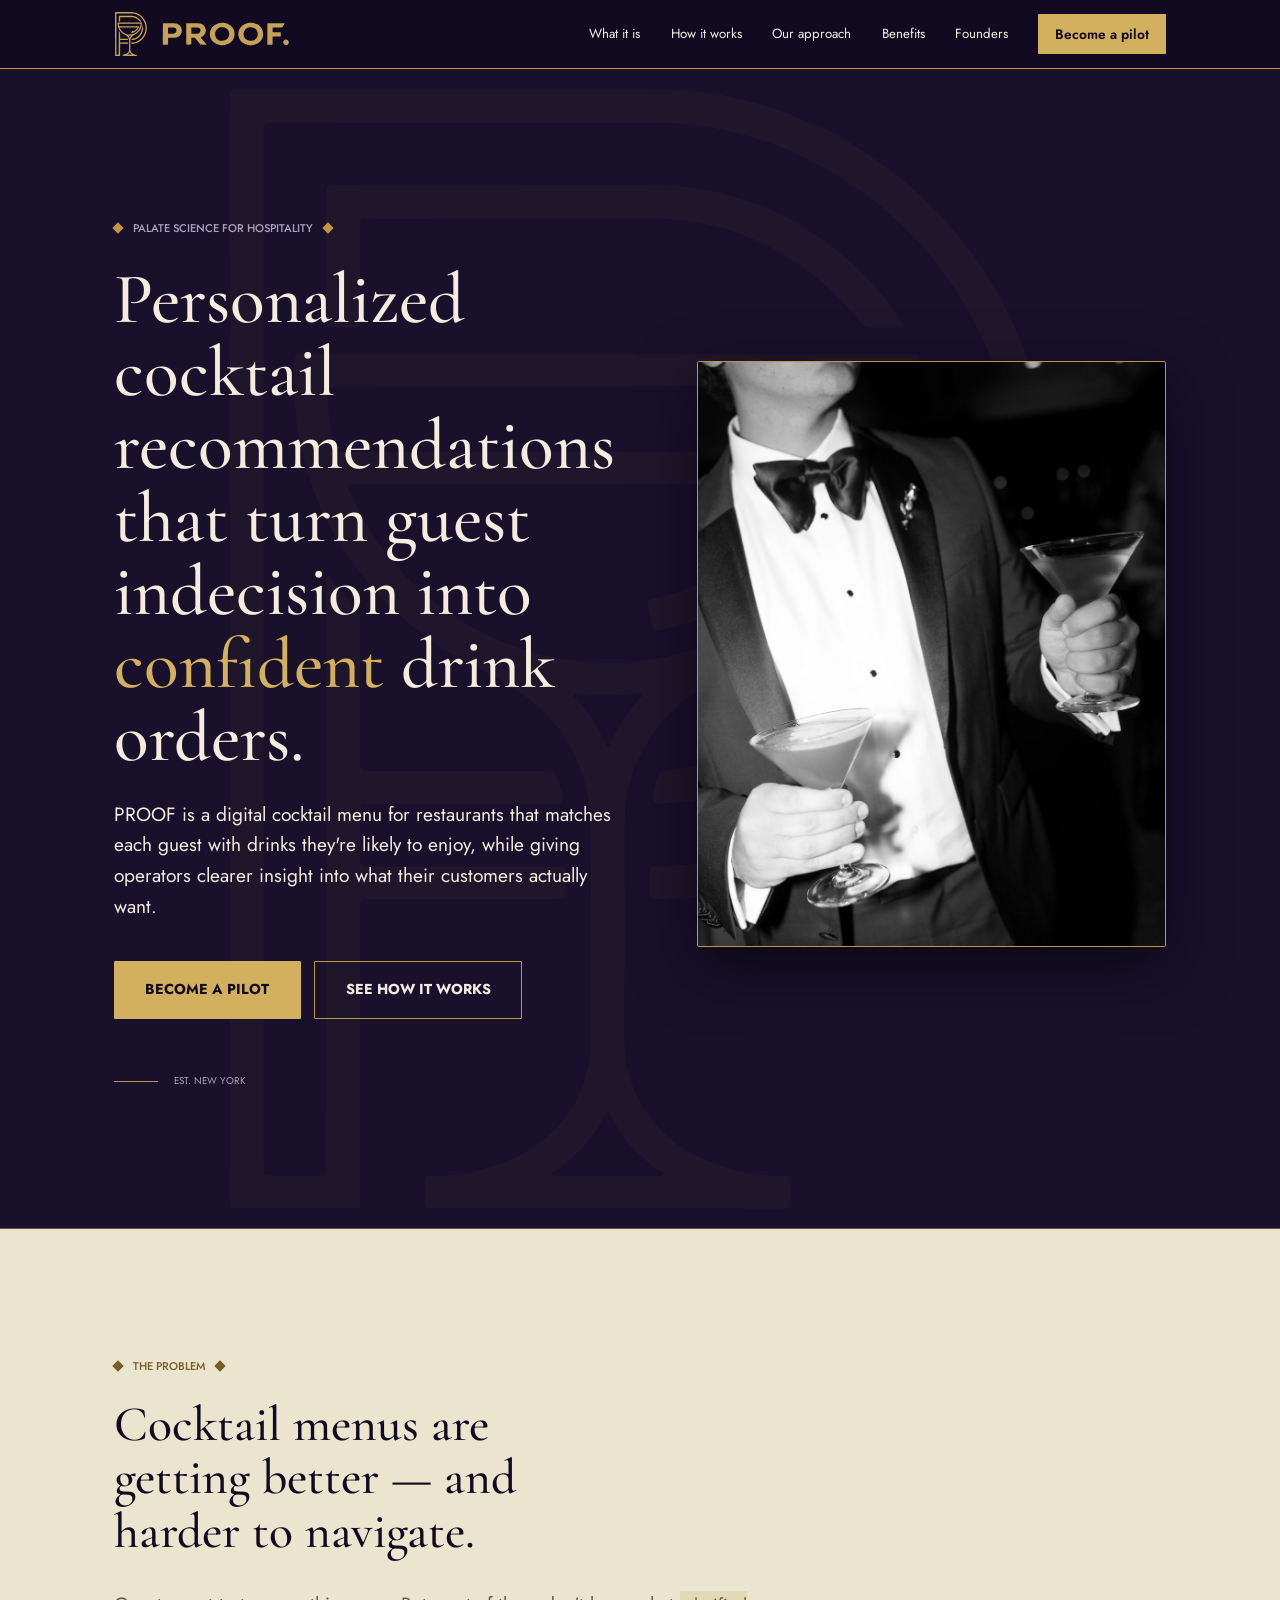
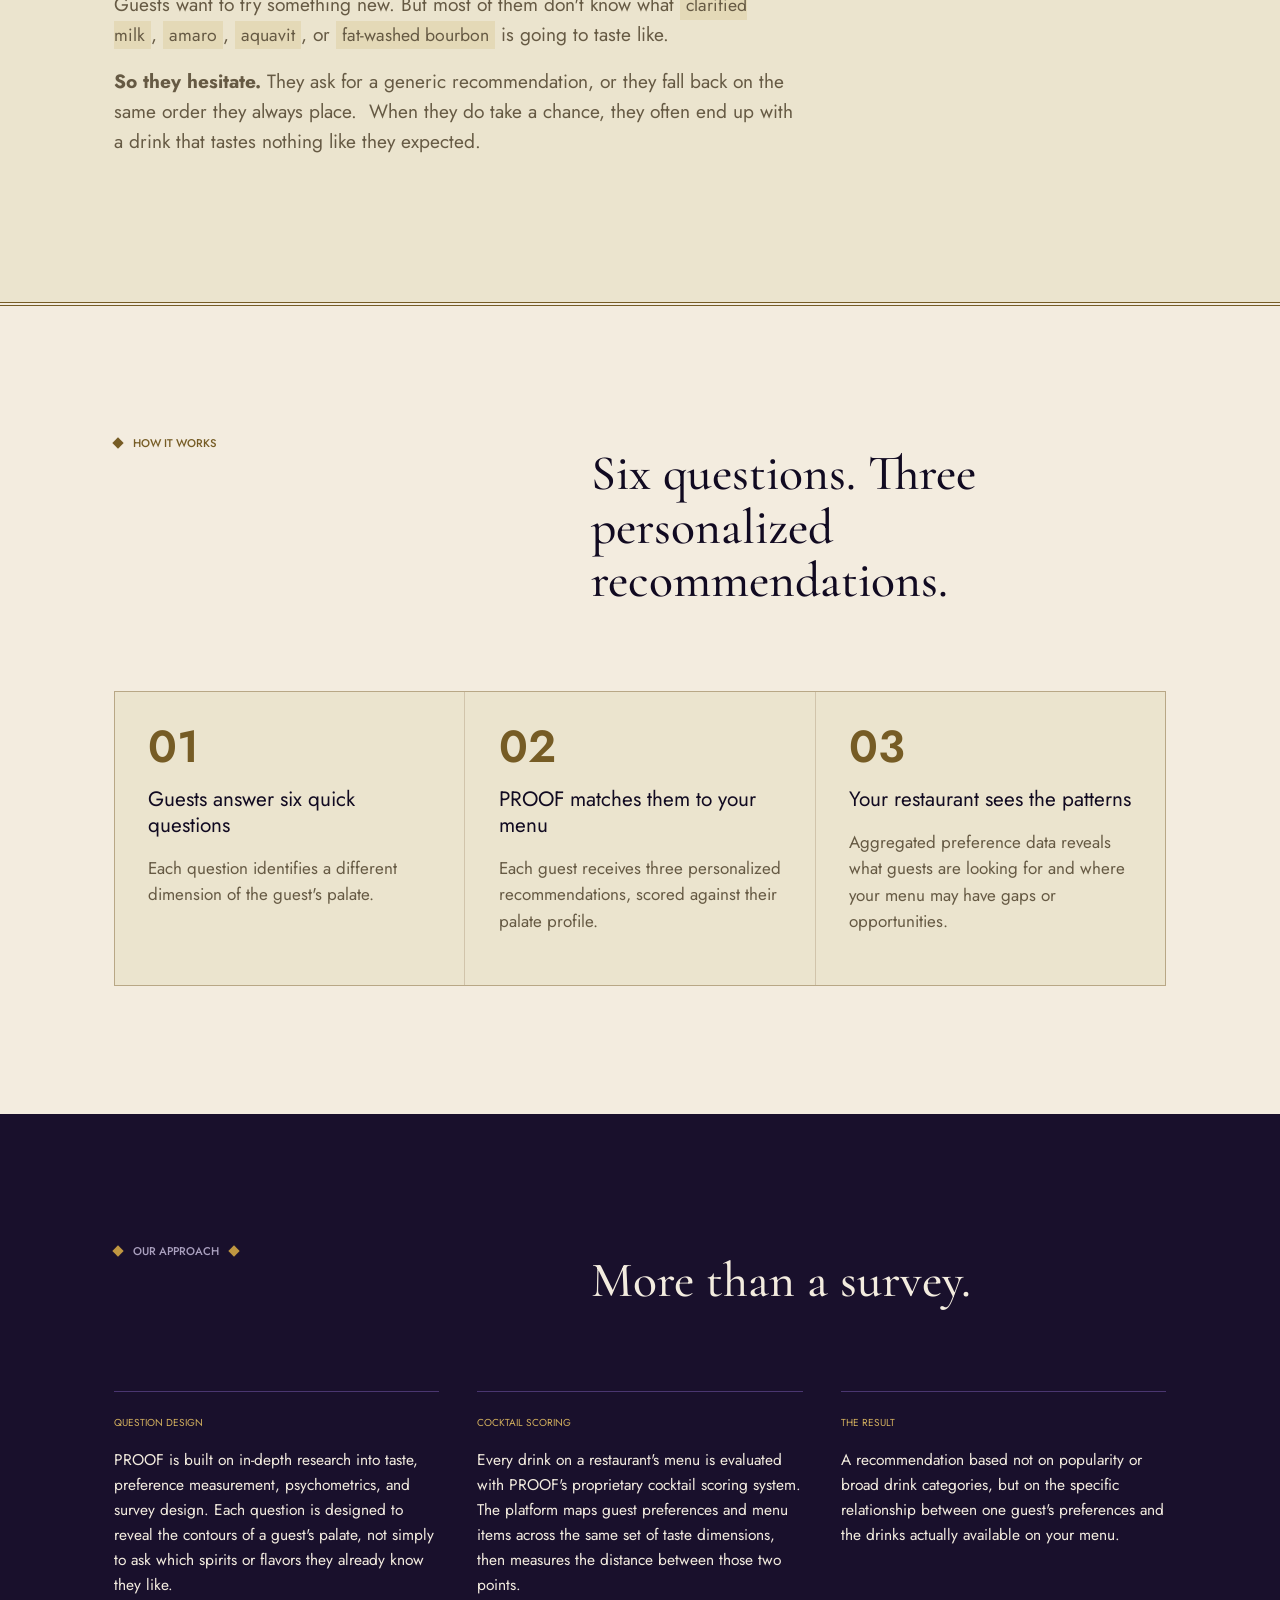
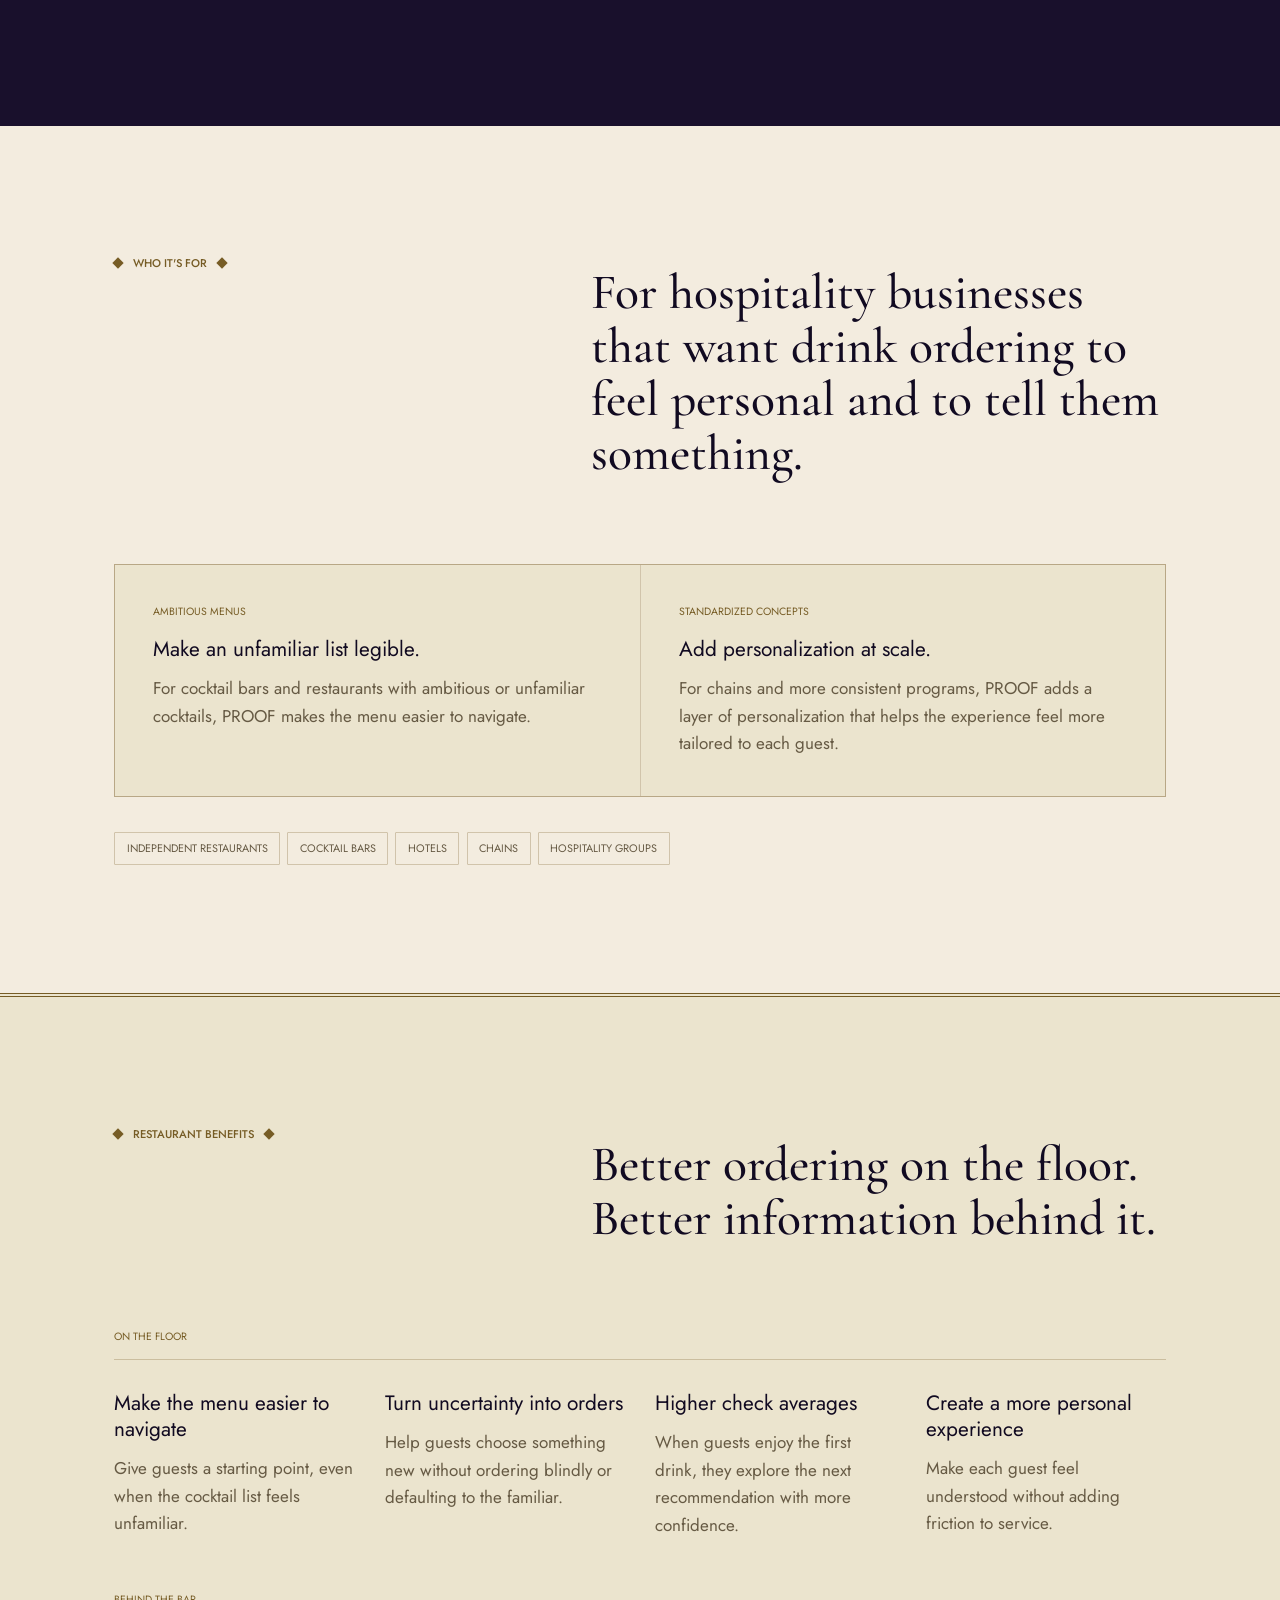
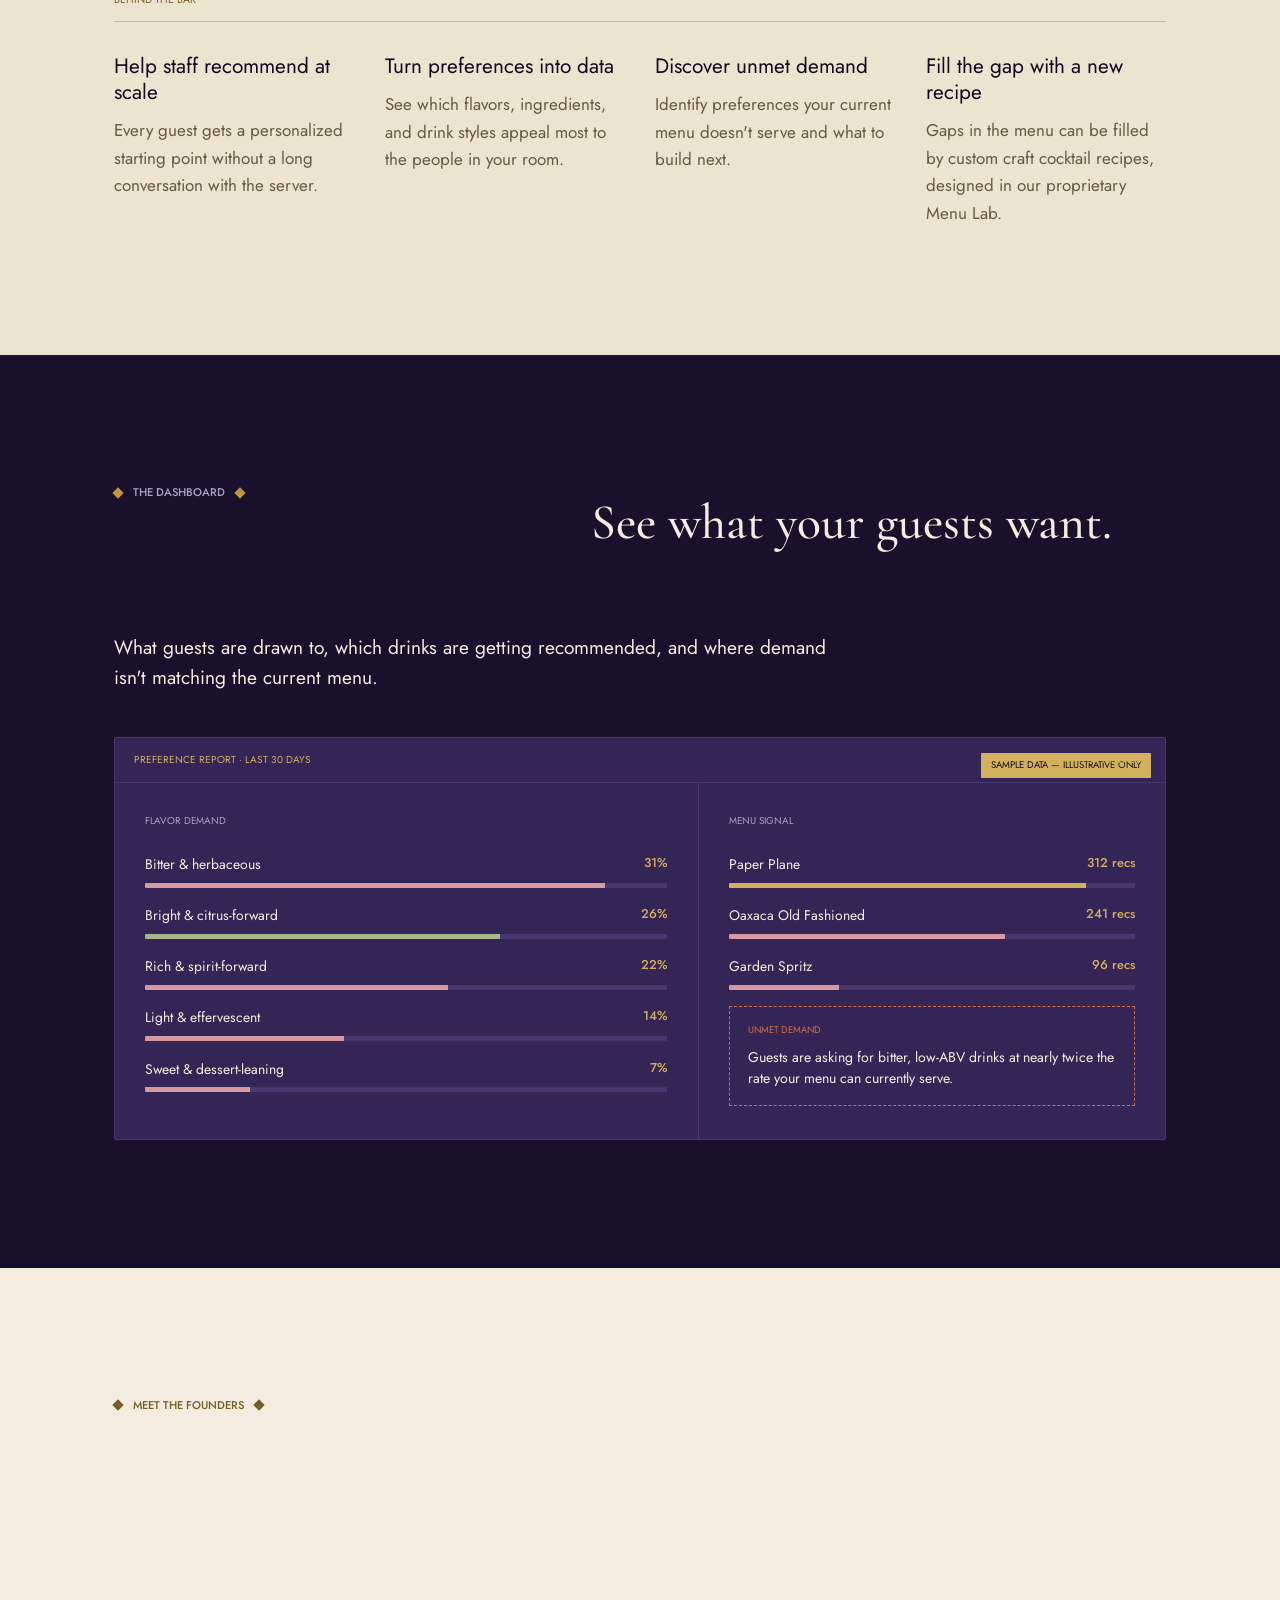
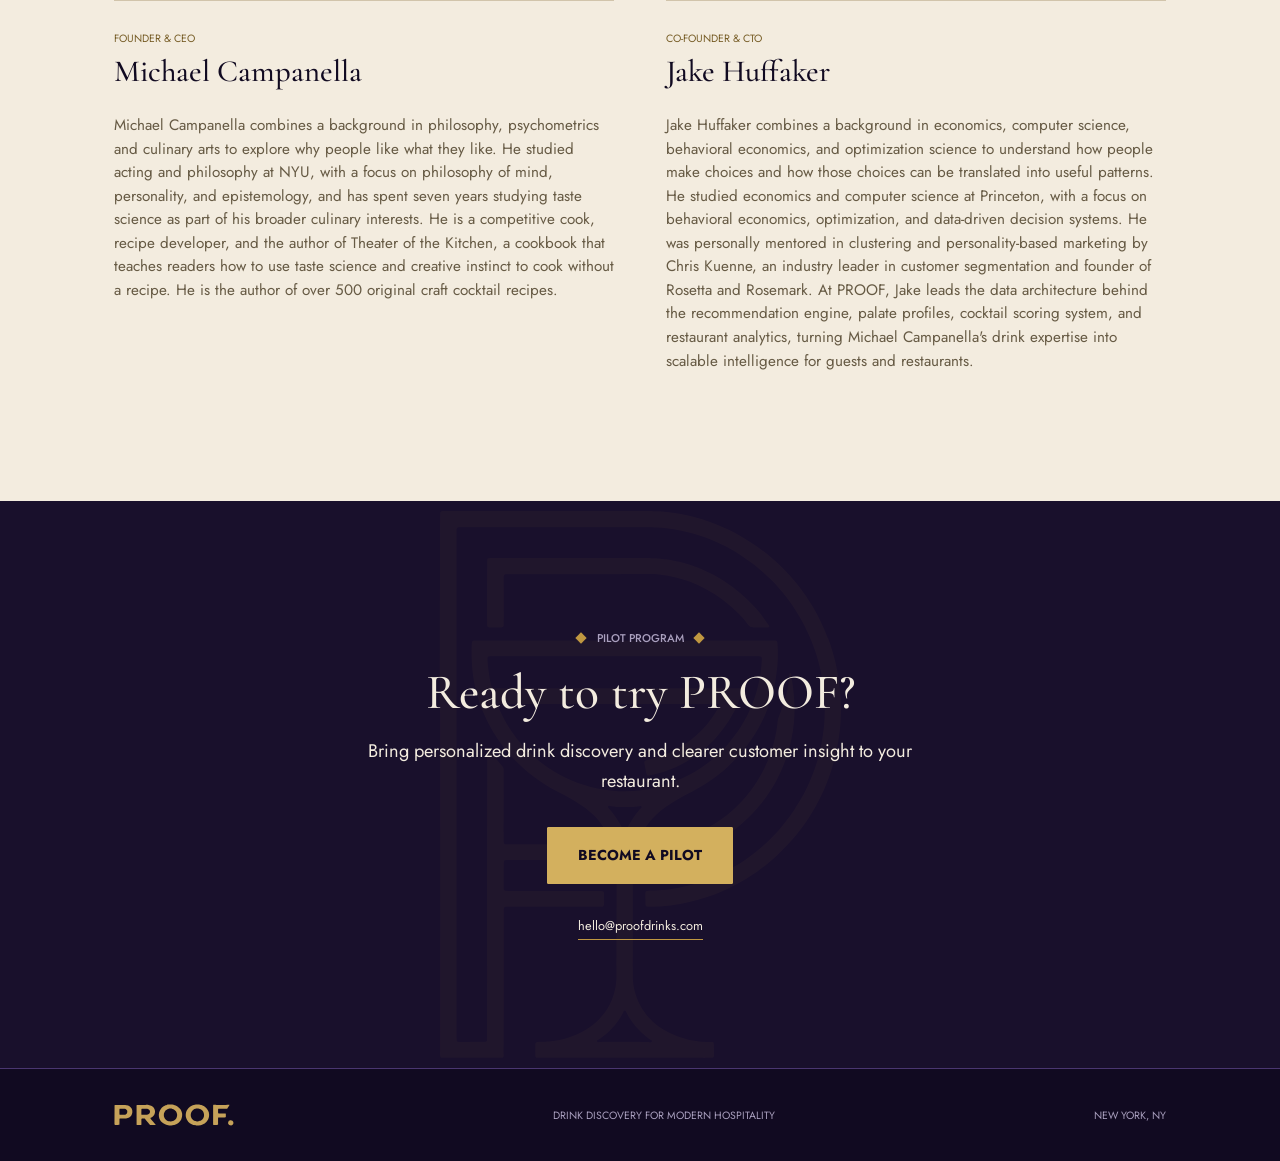
==== commit a3fbe551: "less gay, better email, mobile results reordered" ====
--- a/business/index.html
+++ b/business/index.html
@@ -13,13 +13,18 @@
   <meta property="og:url" content="https://joinproof.bar/">
   <link rel="stylesheet" href="/shared/site-shell.css">
   <link rel="stylesheet" href="/business/business.css">
-  <link rel="stylesheet" href="/shared/brand.css?v=1">
+  <link rel="stylesheet" href="/shared/brand.css?v=2">
+  <link rel="icon" href="/favicon.ico?v=1" sizes="any">
+  <link rel="icon" href="/shared/brand/web/favicon-32.png?v=1" type="image/png" sizes="32x32">
+  <link rel="icon" href="/shared/brand/web/favicon.svg?v=1" type="image/svg+xml">
+  <link rel="apple-touch-icon" href="/shared/brand/web/apple-touch-icon.png?v=1" sizes="180x180">
+  <meta name="theme-color" content="#19102c">
 </head>
 <body>
   <div class="page">
     <nav class="nav-shell">
       <div class="wrap nav-inner">
-        <a class="logo" href="#top">PROOF.</a>
+        <a class="logo brand-lockup" href="#top"><img class="proof-logo" src="/shared/brand/web/proof-horizontal.svg" alt="PROOF." width="480" height="124"></a>
         <div class="nav-links">
           <a href="#what">What it is</a>
           <a href="#how">How it works</a>
@@ -236,7 +241,7 @@
     </section>
     <footer class="footer">
       <div class="wrap footer-inner">
-        <span>PROOF.</span>
+        <span class="footer-logo"><img class="proof-logo" src="/shared/brand/web/proof-type.svg" alt="PROOF." width="480" height="87" loading="lazy"></span>
         <span>Drink discovery for modern hospitality</span>
         <span>New York, NY</span>
       </div>
--- a/shared/brand.css
+++ b/shared/brand.css
@@ -54,6 +54,85 @@
   --brand-body: Jost, "Segoe UI", sans-serif;
 }
 
+/* Supplied logo artwork. Sizing lives here so each page uses the same lockup. */
+.proof-logo {
+  display: block;
+  width: 100%;
+  max-width: 100%;
+  height: auto;
+}
+
+.brand-lockup {
+  display: inline-flex;
+  flex: 0 0 auto;
+  align-items: center;
+  width: 176px;
+  max-width: 100%;
+  line-height: 0;
+  text-decoration: none;
+}
+
+[data-brand-page="business"] .logo.brand-lockup {
+  align-items: center;
+}
+
+[data-brand-page="business"] .footer-logo {
+  display: block;
+  width: 120px;
+}
+
+[data-brand-page="dashboard"] .dashboard-login-panel .brand-lockup {
+  display: inline-flex;
+  width: 192px;
+}
+
+[data-brand-page="survey"] .survey-wordmark {
+  width: 224px;
+  max-width: 100%;
+  font-size: 0;
+  line-height: 0;
+  letter-spacing: 0;
+}
+
+[data-brand-page="survey"] .results-brand {
+  width: 176px;
+  max-width: 100%;
+  margin-bottom: 28px;
+}
+
+.survey-loader-symbol {
+  position: relative;
+  display: grid;
+  place-items: center;
+  width: 48px;
+  height: 48px;
+}
+
+.survey-loader-symbol .loading-circle {
+  position: absolute;
+  inset: 0;
+}
+
+.loading-logo {
+  display: block;
+  width: 18px;
+  height: 24px;
+}
+
+[data-brand-page="landing"] .landing-copy .landing-brand {
+  width: 210px;
+  max-width: 100%;
+  margin-right: auto;
+  margin-left: auto;
+  font-size: 0;
+  line-height: 0;
+  letter-spacing: 0;
+}
+
+[data-brand-page="landing"] .landing-brand .proof-logo {
+  filter: drop-shadow(0 2px 6px rgb(17 10 33 / 70%));
+}
+
 body {
   font-family: var(--brand-body);
   -webkit-font-smoothing: antialiased;
@@ -415,7 +494,7 @@
 [data-brand-page="business"] .hero-pattern,
 [data-brand-page="business"] .pilot-fan {
   background: var(--brand-gilt);
-  mask: url("/shared/brand/logos/Mark%20Logo.svg") center / contain no-repeat;
+  mask: url("/shared/brand/web/proof-mark.svg") center / contain no-repeat;
   opacity: 0.045;
 }
 
@@ -760,6 +839,22 @@
   }
 }
 
+@media (max-width: 900px) {
+  [data-brand-page="business"] .logo.brand-lockup {
+    width: 128px;
+  }
+}
+
+@media (max-width: 620px) {
+  [data-brand-page="survey"] .survey-wordmark {
+    width: 196px;
+  }
+
+  [data-brand-page="landing"] .landing-copy .landing-brand {
+    width: 164px;
+  }
+}
+
 @media (max-width: 380px) {
   [data-brand-page="survey"] h1 {
     font-size: 56px;
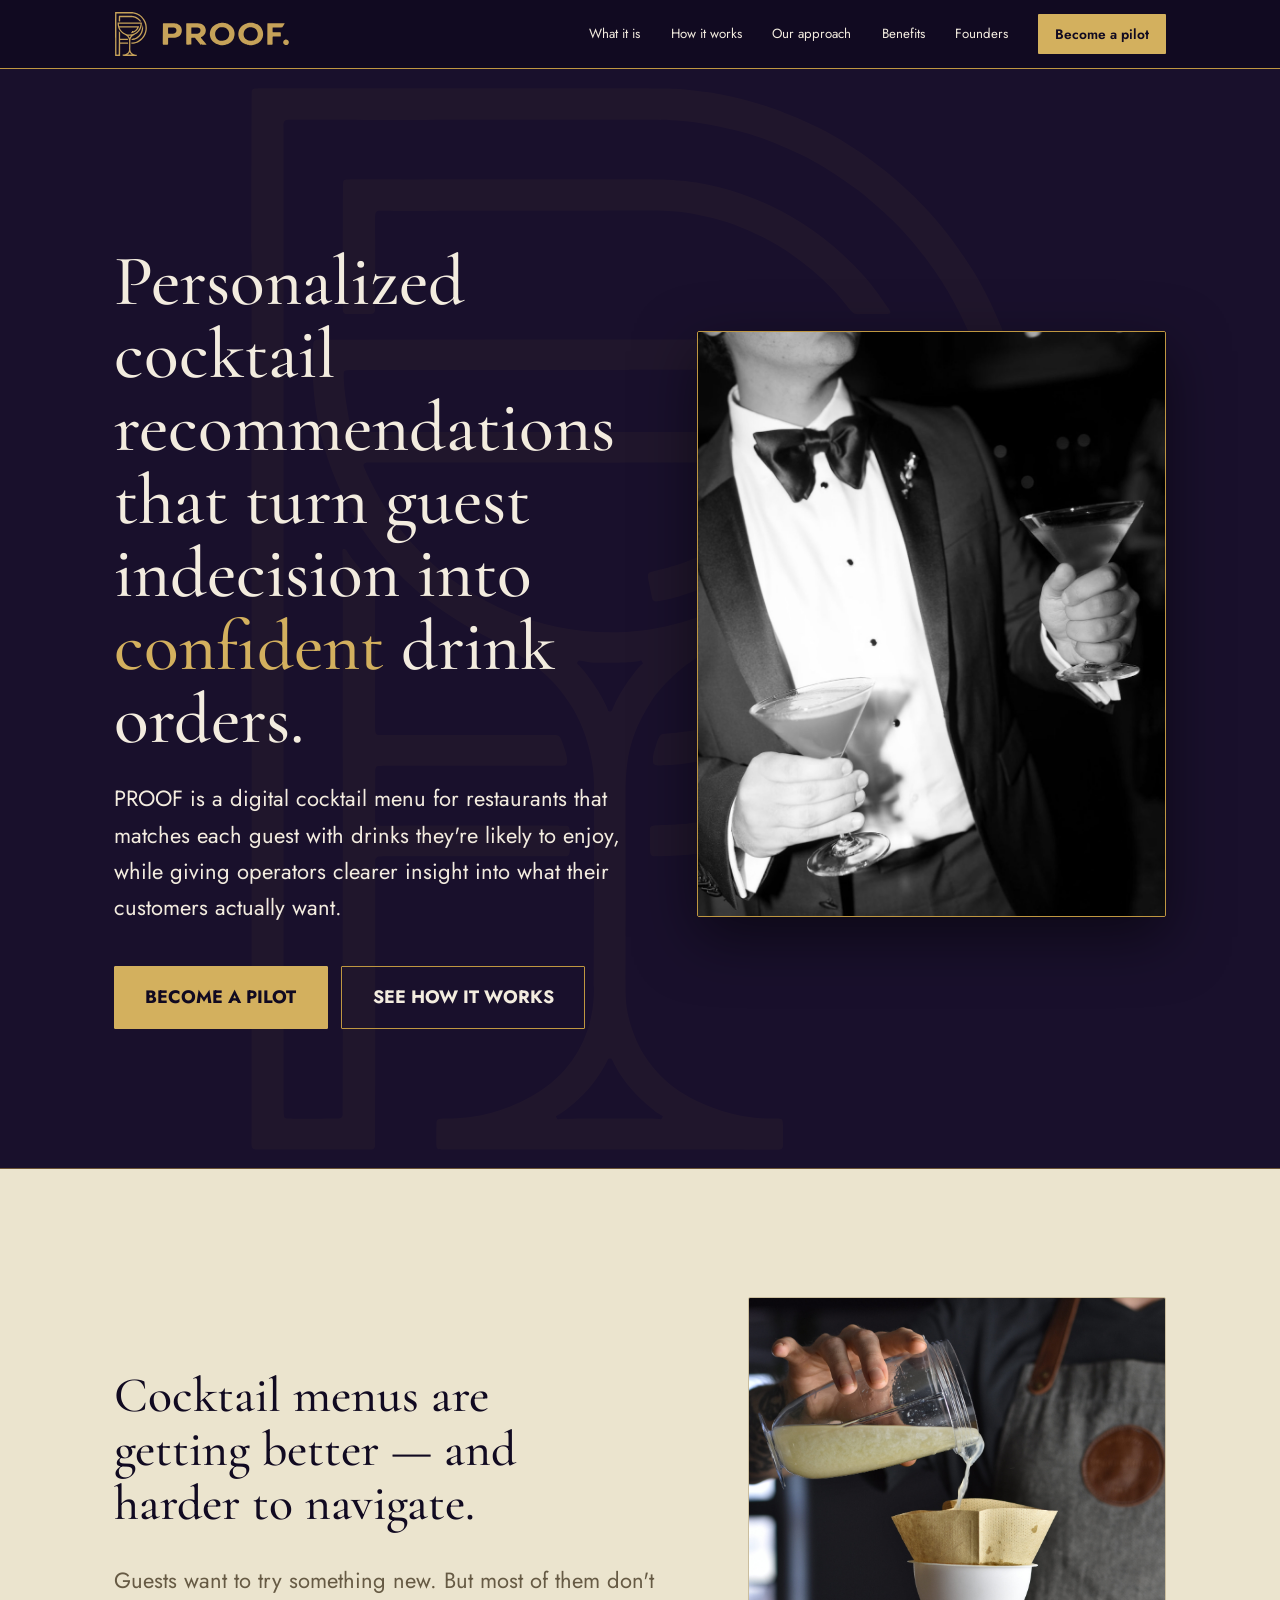
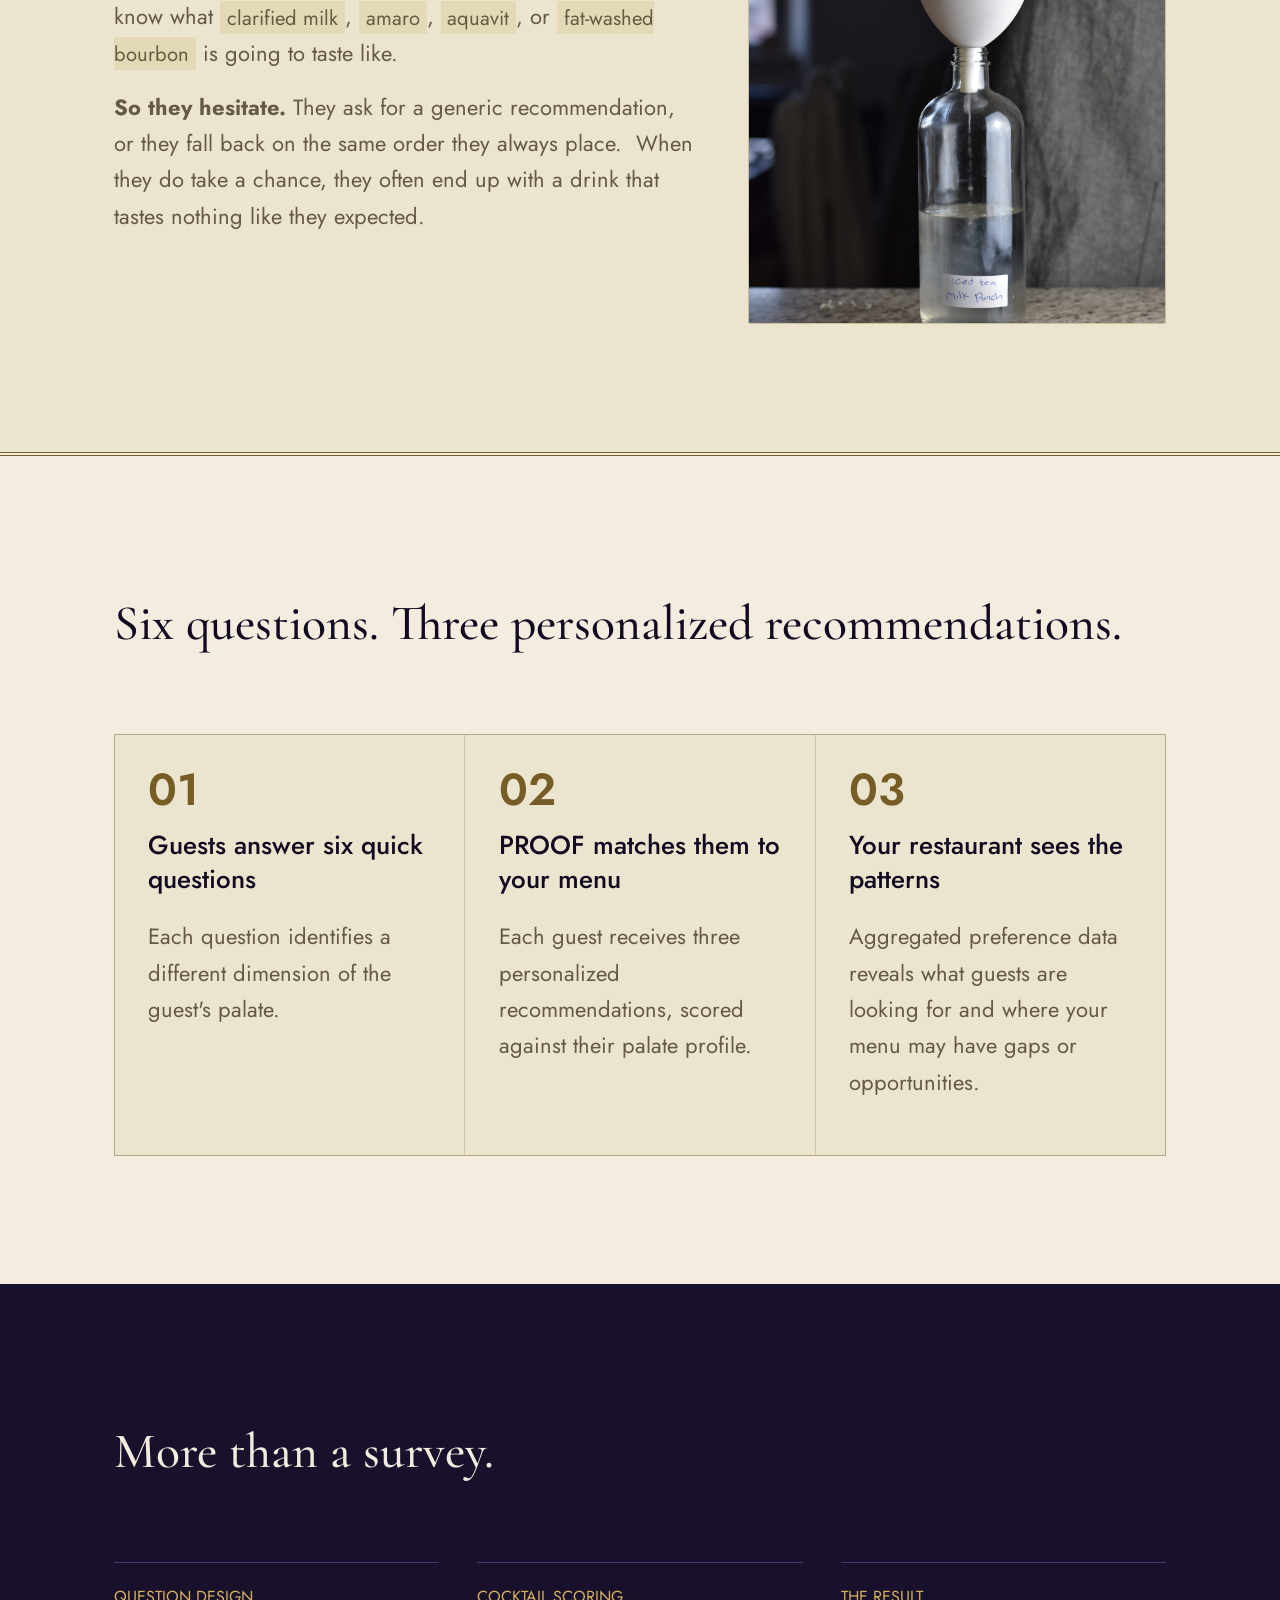
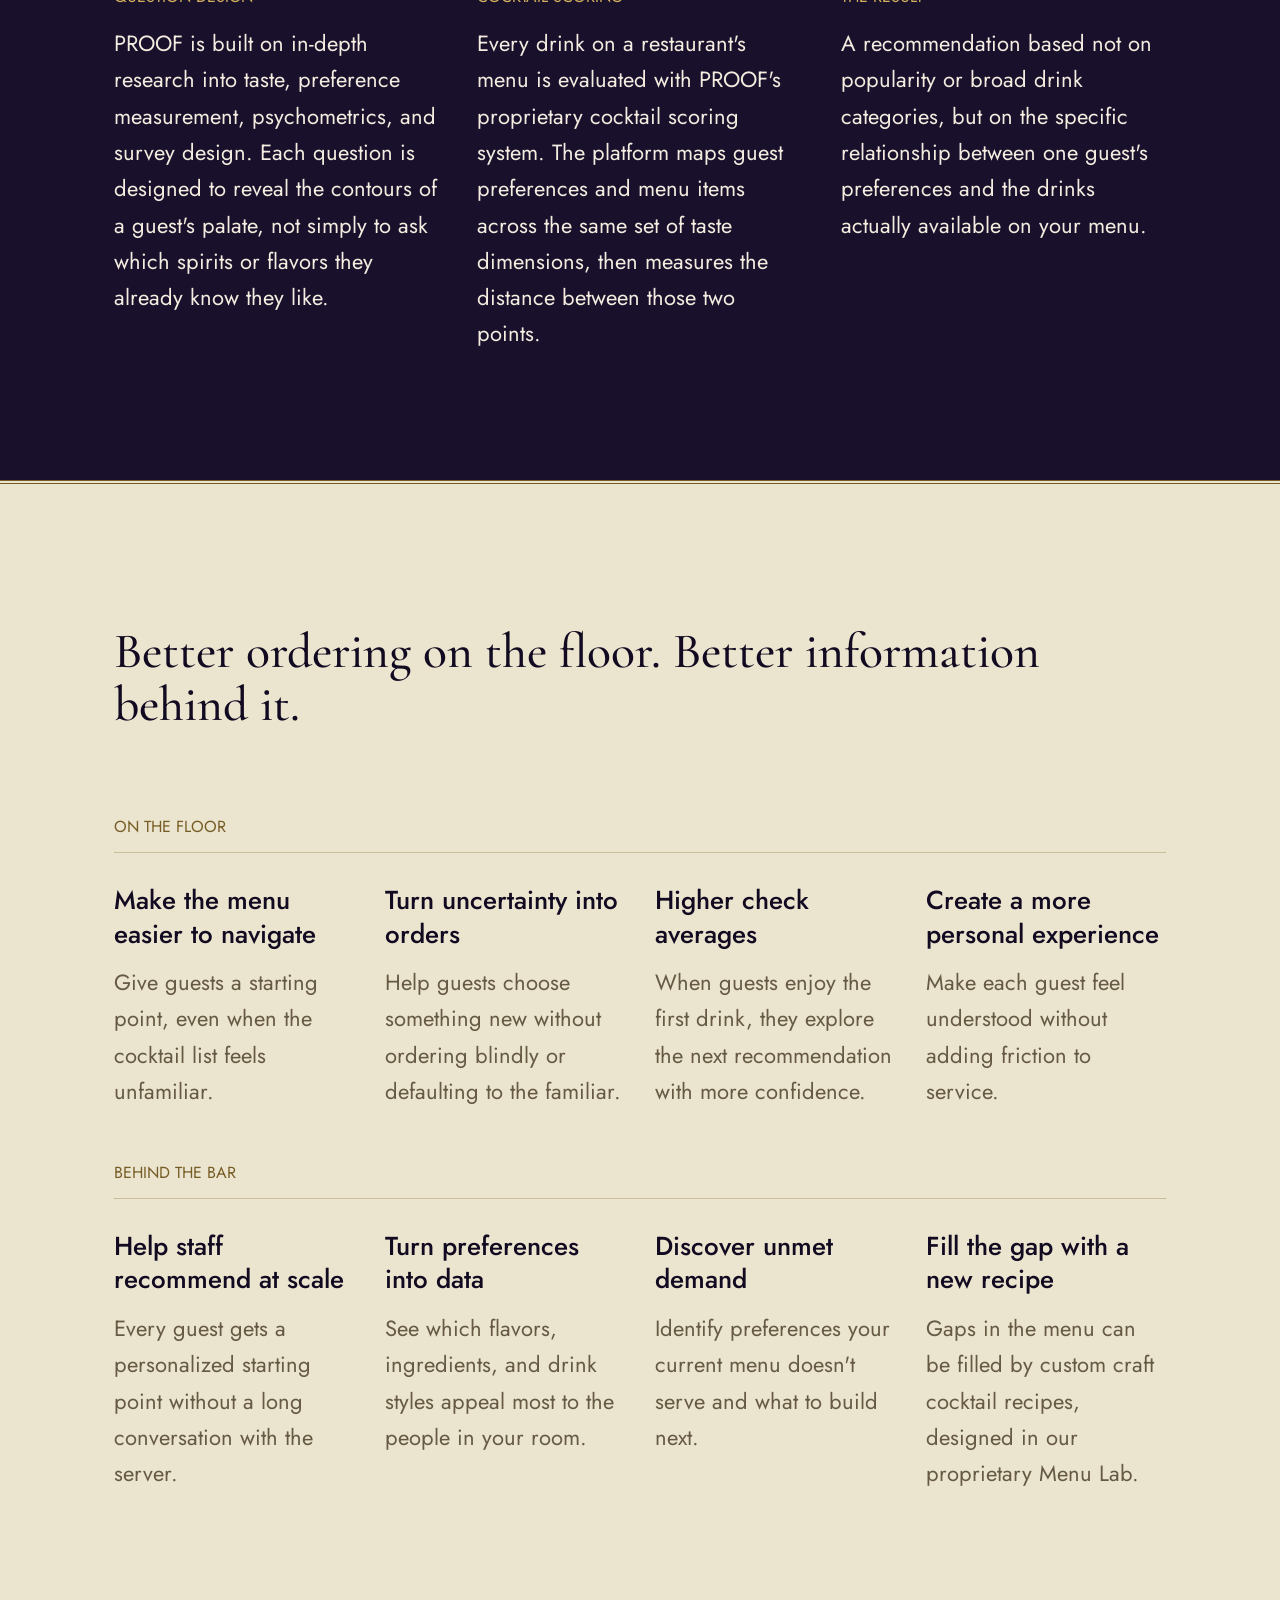
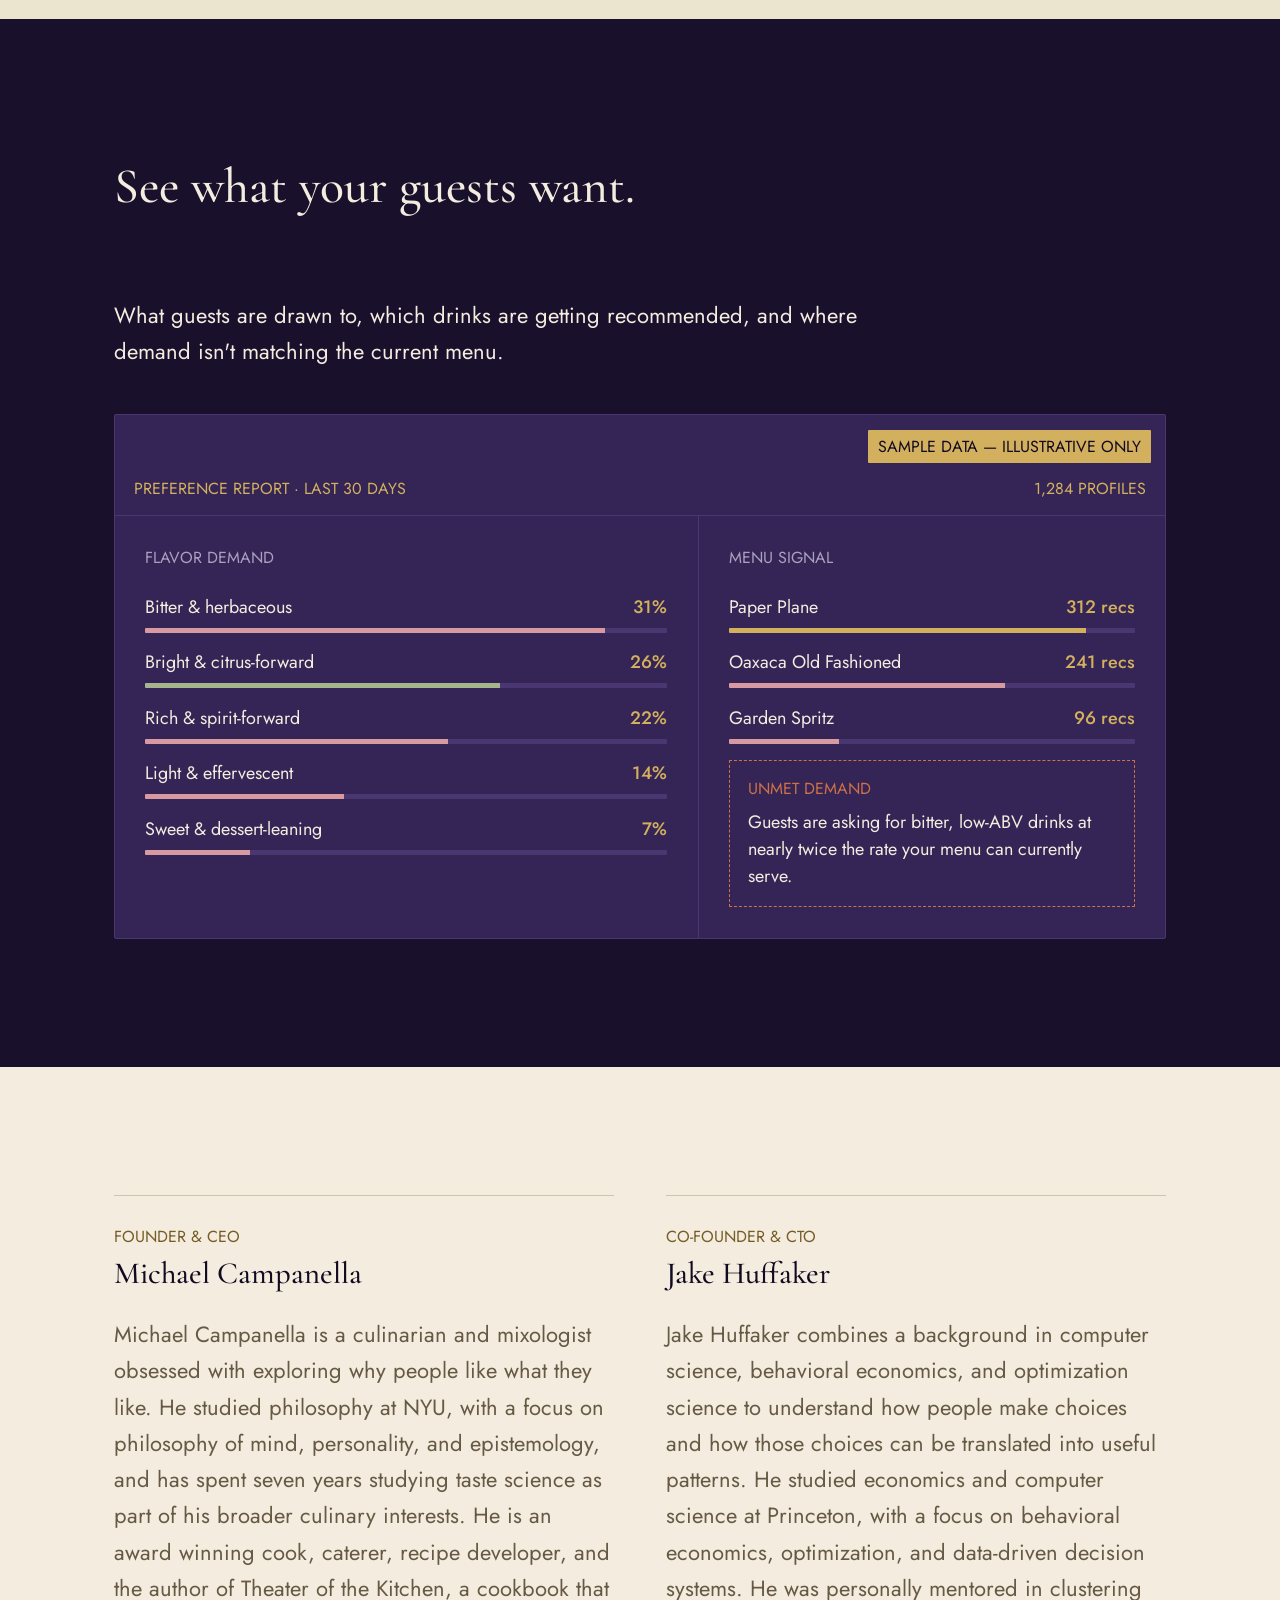
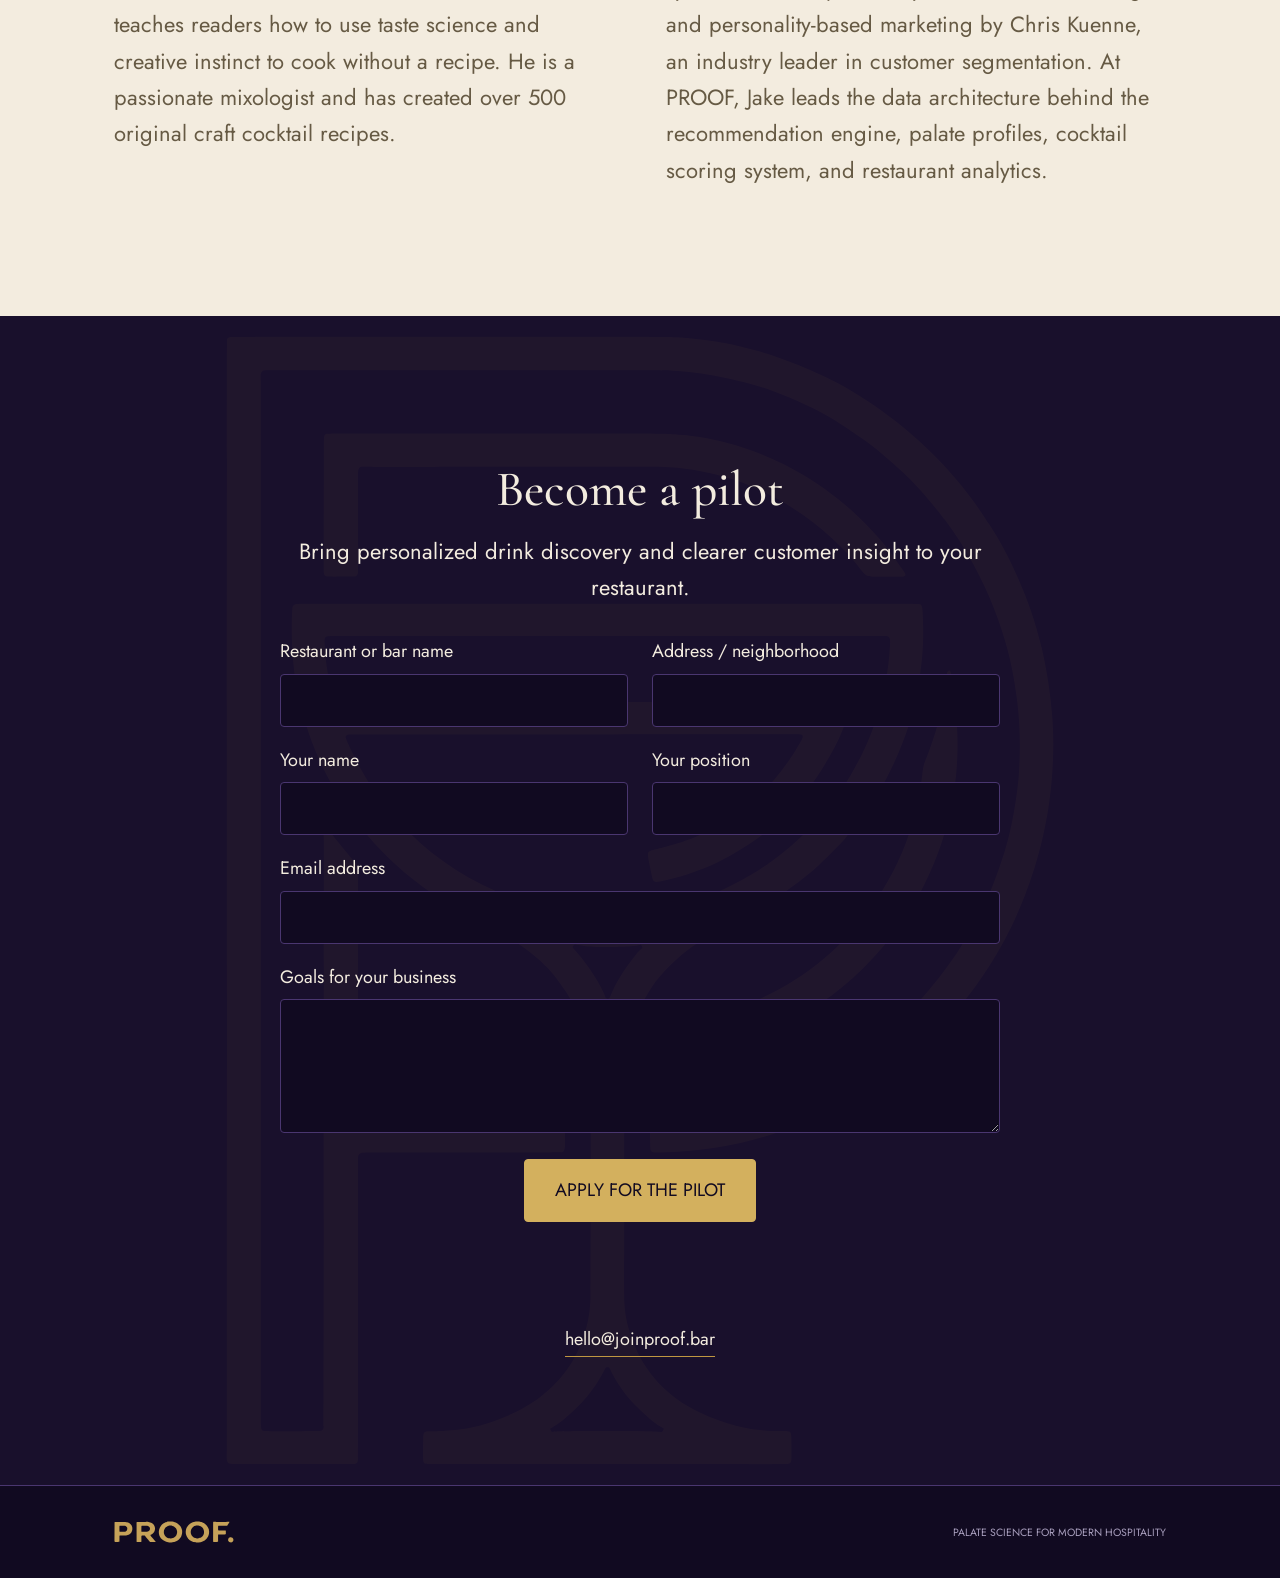
==== commit 73cd982c: "sizing cleanups" ====
--- a/business/index.html
+++ b/business/index.html
@@ -12,7 +12,8 @@
   <meta property="og:description" content="Help every guest confidently choose a cocktail with personalized recommendations matched to their tastes and your drink menu.">
   <meta property="og:url" content="https://joinproof.bar/">
   <link rel="stylesheet" href="/shared/site-shell.css">
-  <link rel="stylesheet" href="/business/business.css">
+  <link rel="stylesheet" href="/business/business.css?v=6">
+  <script src="/business/pilot.js?v=1" defer></script>
   <link rel="stylesheet" href="/shared/brand.css?v=2">
   <link rel="icon" href="/favicon.ico?v=1" sizes="any">
   <link rel="icon" href="/shared/brand/web/favicon-32.png?v=1" type="image/png" sizes="32x32">
@@ -41,17 +42,12 @@
       <div class="hero-line" aria-hidden="true"></div>
       <div class="wrap hero-grid">
         <div class="hero-copy">
-          <p class="kicker"><span></span>Palate science for hospitality<span></span></p>
           <h1>Personalized cocktail recommendations that turn guest indecision into <em>confident</em> drink orders.</h1>
           <p class="hero-lede">PROOF is a digital cocktail menu for restaurants that matches each guest with drinks they're likely to enjoy, while giving operators clearer insight into what their customers actually want.</p>
           <div class="hero-actions">
             <a class="button-gold" href="#pilot">Become a pilot</a>
             <a class="button-outline" href="/alpha">See how it works</a>
           </div>
-          <div class="est">
-            <span></span>
-            <p>Est. New York</p>
-          </div>
         </div>
         <div class="hero-image-shell">
           <div class="hero-image">
@@ -63,19 +59,22 @@
     </header>
 
     <section id="what" class="problem light-section">
-      <div class="wrap">
-        <p class="kicker dark"><span></span>The problem<span></span></p>
-        <h2>Cocktail menus are getting better — and harder to navigate.</h2>
-        <div class="problem-copy">
-          <p>Guests want to try something new. But most of them don't know what <mark>clarified milk</mark>, <mark>amaro</mark>, <mark>aquavit</mark>, or <mark>fat-washed bourbon</mark> is going to taste like.</p>
-          <p><b>So they hesitate. </b>They ask for a generic recommendation, or they fall back on the same order they always place.&nbsp; When they do take a chance, they often end up with a drink that tastes nothing like they expected.&nbsp;</p>
-        </div>
+      <div class="wrap problem-grid">
+        <div class="problem-content">
+          <h2>Cocktail menus are getting better — and harder to navigate.</h2>
+          <div class="problem-copy">
+            <p>Guests want to try something new. But most of them don't know what <mark>clarified milk</mark>, <mark>amaro</mark>, <mark>aquavit</mark>, or <mark>fat-washed bourbon</mark> is going to taste like.</p>
+            <p><b>So they hesitate. </b>They ask for a generic recommendation, or they fall back on the same order they always place.&nbsp; When they do take a chance, they often end up with a drink that tastes nothing like they expected.&nbsp;</p>
+          </div>
+        </div>
+        <figure class="problem-image">
+          <img src="/business/assets/milkpunchstrain.jpeg" alt="Milk punch being poured through a paper filter into a glass bottle" width="2500" height="3750" loading="lazy" decoding="async">
+        </figure>
       </div>
     </section>
 
     <section id="how" class="how paper-section">
       <div class="wrap section-grid">
-        <p class="kicker dark"><span></span>How it works</p>
         <h2>Six questions. Three personalized recommendations.</h2>
       </div>
       <div class="wrap steps">
@@ -99,7 +98,6 @@
 
     <section id="approach" class="approach dark-section">
       <div class="wrap section-grid">
-        <p class="kicker"><span></span>Our approach<span></span></p>
         <h2>More than a survey.</h2>
       </div>
       <div class="wrap columns">
@@ -121,35 +119,8 @@
       </div>
     </section>
 
-    <section id="who" class="who light-section">
-      <div class="wrap section-grid">
-        <p class="kicker dark"><span></span>Who it's for<span></span></p>
-        <h2>For hospitality businesses that want drink ordering to feel personal and to tell them something.</h2>
-      </div>
-      <div class="wrap two-cards">
-        <article>
-          <p>Ambitious menus</p>
-          <h3>Make an unfamiliar list legible.</h3>
-          <span>For cocktail bars and restaurants with ambitious or unfamiliar cocktails, PROOF makes the menu easier to navigate.</span>
-        </article>
-        <article>
-          <p>Standardized concepts</p>
-          <h3>Add personalization at scale.</h3>
-          <span>For chains and more consistent programs, PROOF adds a layer of personalization that helps the experience feel more tailored to each guest.</span>
-        </article>
-      </div>
-      <div class="wrap tags">
-        <span>Independent restaurants</span>
-        <span>Cocktail bars</span>
-        <span>Hotels</span>
-        <span>Chains</span>
-        <span>Hospitality groups</span>
-      </div>
-    </section>
-
     <section id="benefits" class="benefits paper-section">
       <div class="wrap section-grid">
-        <p class="kicker dark"><span></span>Restaurant benefits<span></span></p>
         <h2>Better ordering on the floor. Better information behind it.</h2>
       </div>
       <div class="wrap benefit-group">
@@ -175,7 +146,6 @@
     <section id="dashboard" class="dashboard dark-section">
       <div class="wrap">
         <div class="section-grid">
-          <p class="kicker"><span></span>The dashboard<span></span></p>
           <h2>See what your guests want.</h2>
         </div>
         <p class="dashboard-copy">What guests are drawn to, which drinks are getting recommended, and where demand isn't matching the current menu.</p>
@@ -213,17 +183,16 @@
 
     <section id="founders" class="founders light-section">
       <div class="wrap">
-        <p class="kicker dark"><span></span>Meet the founders<span></span></p>
         <div class="founder-grid">
           <article>
             <p>Founder &amp; CEO</p>
             <h2>Michael Campanella</h2>
-            <span>Michael Campanella combines a background in philosophy, psychometrics and culinary arts to explore why people like what they like. He studied acting and philosophy at NYU, with a focus on philosophy of mind, personality, and epistemology, and has spent seven years studying taste science as part of his broader culinary interests. He is a competitive cook, recipe developer, and the author of Theater of the Kitchen, a cookbook that teaches readers how to use taste science and creative instinct to cook without a recipe. He is the author of over 500 original craft cocktail recipes.</span>
+            <span>Michael Campanella is a culinarian and mixologist obsessed with exploring why people like what they like. He studied philosophy at NYU, with a focus on philosophy of mind, personality, and epistemology, and has spent seven years studying taste science as part of his broader culinary interests. He is an award winning cook, caterer, recipe developer, and the author of Theater of the Kitchen, a cookbook that teaches readers how to use taste science and creative instinct to cook without a recipe. He is a passionate mixologist and has created over 500 original craft cocktail recipes.</span>
           </article>
           <article>
             <p>Co-founder &amp; CTO</p>
             <h2>Jake Huffaker</h2>
-            <span>Jake Huffaker combines a background in economics, computer science, behavioral economics, and optimization science to understand how people make choices and how those choices can be translated into useful patterns. He studied economics and computer science at Princeton, with a focus on behavioral economics, optimization, and data-driven decision systems. He was personally mentored in clustering and personality-based marketing by Chris Kuenne, an industry leader in customer segmentation and founder of Rosetta and Rosemark. At PROOF, Jake leads the data architecture behind the recommendation engine, palate profiles, cocktail scoring system, and restaurant analytics, turning Michael Campanella's drink expertise into scalable intelligence for guests and restaurants.</span>
+            <span>Jake Huffaker combines a background in computer science, behavioral economics, and optimization science to understand how people make choices and how those choices can be translated into useful patterns. He studied economics and computer science at Princeton, with a focus on behavioral economics, optimization, and data-driven decision systems. He was personally mentored in clustering and personality-based marketing by Chris Kuenne, an industry leader in customer segmentation. At PROOF, Jake leads the data architecture behind the recommendation engine, palate profiles, cocktail scoring system, and restaurant analytics.</span>
           </article>
         </div>
       </div>
@@ -232,18 +201,45 @@
     <section id="pilot" class="pilot dark-section">
       <div class="pilot-fan" aria-hidden="true"></div>
       <div class="wrap pilot-inner">
-        <p class="kicker"><span></span>Pilot program<span></span></p>
-        <h2>Ready to try PROOF?</h2>
+        <h2>Become a pilot</h2>
         <p>Bring personalized drink discovery and clearer customer insight to your restaurant.</p>
-        <a class="button-gold" href="mailto:hello@proofdrinks.com">Become a pilot</a>
-        <a class="email" href="mailto:hello@proofdrinks.com">hello@proofdrinks.com</a>
+        <form id="pilot-form" class="pilot-form" action="/api/pilot-applications" method="post" aria-label="Pilot application">
+          <div class="pilot-fields">
+            <label for="pilot-business">Restaurant or bar name
+              <input id="pilot-business" name="businessName" autocomplete="organization" maxlength="160" required>
+            </label>
+            <label for="pilot-location">Address / neighborhood
+              <input id="pilot-location" name="location" autocomplete="street-address" maxlength="300" required>
+            </label>
+            <label for="pilot-name">Your name
+              <input id="pilot-name" name="name" autocomplete="name" maxlength="120" required>
+            </label>
+            <label for="pilot-position">Your position
+              <input id="pilot-position" name="position" autocomplete="organization-title" maxlength="120" required>
+            </label>
+            <label class="pilot-field-wide" for="pilot-email">Email address
+              <input id="pilot-email" name="email" type="email" autocomplete="email" maxlength="254" required>
+            </label>
+            <label class="pilot-field-wide" for="pilot-goals">Goals for your business
+              <textarea id="pilot-goals" name="goals" rows="4" maxlength="3000" required></textarea>
+            </label>
+          </div>
+          <div class="pilot-honeypot" aria-hidden="true" inert>
+            <label for="pilot-website">Website<input id="pilot-website" name="website" tabindex="-1" autocomplete="off"></label>
+          </div>
+          <div class="pilot-submit">
+            <button class="button-gold" type="submit" disabled>Apply for the pilot</button>
+            <p id="pilot-status" class="pilot-status" role="status" aria-live="polite" aria-atomic="true"></p>
+          </div>
+          <noscript><p>Please email <a href="mailto:hello@joinproof.bar">hello@joinproof.bar</a> to apply.</p></noscript>
+        </form>
+        <a class="email" href="mailto:hello@joinproof.bar">hello@joinproof.bar</a>
       </div>
     </section>
     <footer class="footer">
       <div class="wrap footer-inner">
         <span class="footer-logo"><img class="proof-logo" src="/shared/brand/web/proof-type.svg" alt="PROOF." width="480" height="87" loading="lazy"></span>
-        <span>Drink discovery for modern hospitality</span>
-        <span>New York, NY</span>
+        <span>Palate science for modern hospitality</span>
       </div>
     </footer>
   </div>
--- a/business/business.css
+++ b/business/business.css
@@ -333,6 +333,37 @@
   max-width: 20ch;
 }
 
+.problem-grid {
+  display: grid;
+  grid-template-columns: minmax(0, 1.4fr) minmax(0, 1fr);
+  align-items: center;
+  gap: 3rem;
+}
+
+.problem-content {
+  min-width: 0;
+}
+
+.problem-content h2 {
+  margin-top: 0;
+}
+
+.problem-image {
+  width: 100%;
+  max-width: 420px;
+  margin: 0;
+  justify-self: center;
+}
+
+.problem-image img {
+  display: block;
+  width: 100%;
+  height: auto;
+  aspect-ratio: 2 / 3;
+  border: 1px solid var(--line);
+  border-radius: 2px;
+}
+
 .problem-copy {
   max-width: 68ch;
 }
@@ -674,7 +705,7 @@
   display: grid;
   grid-template-columns: repeat(2, 1fr);
   gap: clamp(2rem, 4vw, 4rem);
-  margin-top: 11.6rem;
+  margin-top: 0;
 }
 
 .founder-grid article {
@@ -699,6 +730,7 @@
 
 .pilot {
   position: relative;
+  scroll-margin-top: 88px;
   overflow: hidden;
   text-align: center;
 }
@@ -747,6 +779,104 @@
   text-decoration: none;
 }
 
+.pilot-form {
+  width: 100%;
+  max-width: 720px;
+  text-align: left;
+}
+
+.pilot-fields {
+  display: grid;
+  grid-template-columns: repeat(2, minmax(0, 1fr));
+  gap: 1.2rem 1.5rem;
+}
+
+.pilot-fields label {
+  display: grid;
+  gap: 0.45rem;
+  min-width: 0;
+  color: var(--brand-parchment);
+  font-size: 0.95rem;
+}
+
+.pilot-field-wide {
+  grid-column: 1 / -1;
+}
+
+.pilot-fields input,
+.pilot-fields textarea {
+  box-sizing: border-box;
+  width: 100%;
+  min-width: 0;
+  border: 1px solid var(--brand-line);
+  border-radius: 4px;
+  padding: 0.75rem 0.9rem;
+  background: var(--brand-ink);
+  color: var(--brand-parchment);
+  font: inherit;
+  font-size: 1rem;
+  line-height: 1.5;
+  color-scheme: dark;
+}
+
+.pilot-fields textarea {
+  min-height: 130px;
+  resize: vertical;
+}
+
+.pilot-fields input:hover,
+.pilot-fields textarea:hover {
+  border-color: var(--brand-gilt);
+}
+
+.pilot-honeypot {
+  display: none;
+}
+
+.pilot-submit {
+  margin-top: 1.6rem;
+  text-align: center;
+}
+
+.pilot-submit button {
+  border: 1px solid var(--brand-gold);
+  border-radius: 4px;
+  font: inherit;
+  cursor: pointer;
+}
+
+.pilot-submit button:disabled {
+  opacity: 0.65;
+  cursor: wait;
+}
+
+.pilot-status {
+  min-height: 3.2em;
+  margin: 0.85rem 0 0;
+  color: var(--brand-parchment);
+  font-size: 0.95rem;
+  overflow-wrap: anywhere;
+}
+
+.pilot-status[data-state="success"] {
+  color: var(--brand-sage);
+}
+
+.pilot-status[data-state="error"] {
+  color: var(--brand-rose);
+}
+
+@media (max-width: 600px) {
+  .pilot-fields {
+    grid-template-columns: minmax(0, 1fr);
+  }
+
+  .pilot-submit button {
+    width: 100%;
+    justify-content: center;
+  }
+}
+
 .footer {
   border-top: 1px solid var(--linedk);
   background: var(--ink);
@@ -771,6 +901,10 @@
 }
 
 @media (max-width: 900px) {
+  .pilot {
+    scroll-margin-top: 0;
+  }
+
   .nav-shell {
     position: static;
     backdrop-filter: none;
@@ -813,6 +947,7 @@
   }
 
   .hero-grid,
+  .problem-grid,
   .section-grid,
   .dashboard-grid,
   .steps,
@@ -841,7 +976,7 @@
   }
 
   .founder-grid {
-    margin-top: 2rem;
+    margin-top: 0;
   }
 
   .two-cards article,
@@ -940,3 +1075,99 @@
     flex-direction: column;
   }
 }
+
+/* Readable content sizes, with a larger step up for laptop and desktop readers. */
+body {
+  --business-copy-size: 1.125rem;
+  --business-heading-size: 1.375rem;
+  --business-detail-size: 0.875rem;
+  --business-report-size: 0.875rem;
+  --business-control-size: 1rem;
+}
+
+.section-grid > h2:only-child {
+  grid-column: 1 / -1;
+}
+
+.steps p,
+.columns span,
+.two-cards span,
+.benefit-row span,
+.founder-grid span,
+.problem-copy p,
+.hero-lede,
+.dashboard-copy,
+.pilot-inner > p:not(.kicker) {
+  font-size: var(--business-copy-size);
+  line-height: 1.65;
+}
+
+.steps h3,
+.two-cards h3,
+.benefit-row h3 {
+  font-size: var(--business-heading-size);
+  line-height: 1.3;
+  font-weight: 500;
+}
+
+.columns p,
+.two-cards p,
+.benefit-group > p,
+.founder-grid p,
+.tags span,
+.report-topline,
+.report-column > span,
+.unmet span,
+.sample-badge {
+  font-size: var(--business-detail-size);
+  line-height: 1.5;
+}
+
+.meter-row div,
+.meter-row b,
+.unmet p {
+  font-size: var(--business-report-size);
+  line-height: 1.5;
+}
+
+.meter-row div {
+  align-items: baseline;
+  flex-wrap: wrap;
+  gap: 0.75rem;
+}
+
+.meter-row b {
+  flex: 0 0 auto;
+}
+
+.sample-badge {
+  position: static;
+  width: fit-content;
+  max-width: calc(100% - 1.8rem);
+  margin: 0.9rem 0.9rem 0 auto;
+}
+
+.report-topline {
+  flex-wrap: wrap;
+}
+
+.pilot-fields label,
+.pilot-fields input,
+.pilot-fields textarea,
+.pilot-status,
+.button-gold,
+.button-outline,
+.pilot-submit button,
+.pilot .email {
+  font-size: var(--business-control-size);
+}
+
+@media (min-width: 901px) {
+  body {
+    --business-copy-size: 1.375rem;
+    --business-heading-size: 1.625rem;
+    --business-detail-size: 1rem;
+    --business-report-size: 1.125rem;
+    --business-control-size: 1.125rem;
+  }
+}
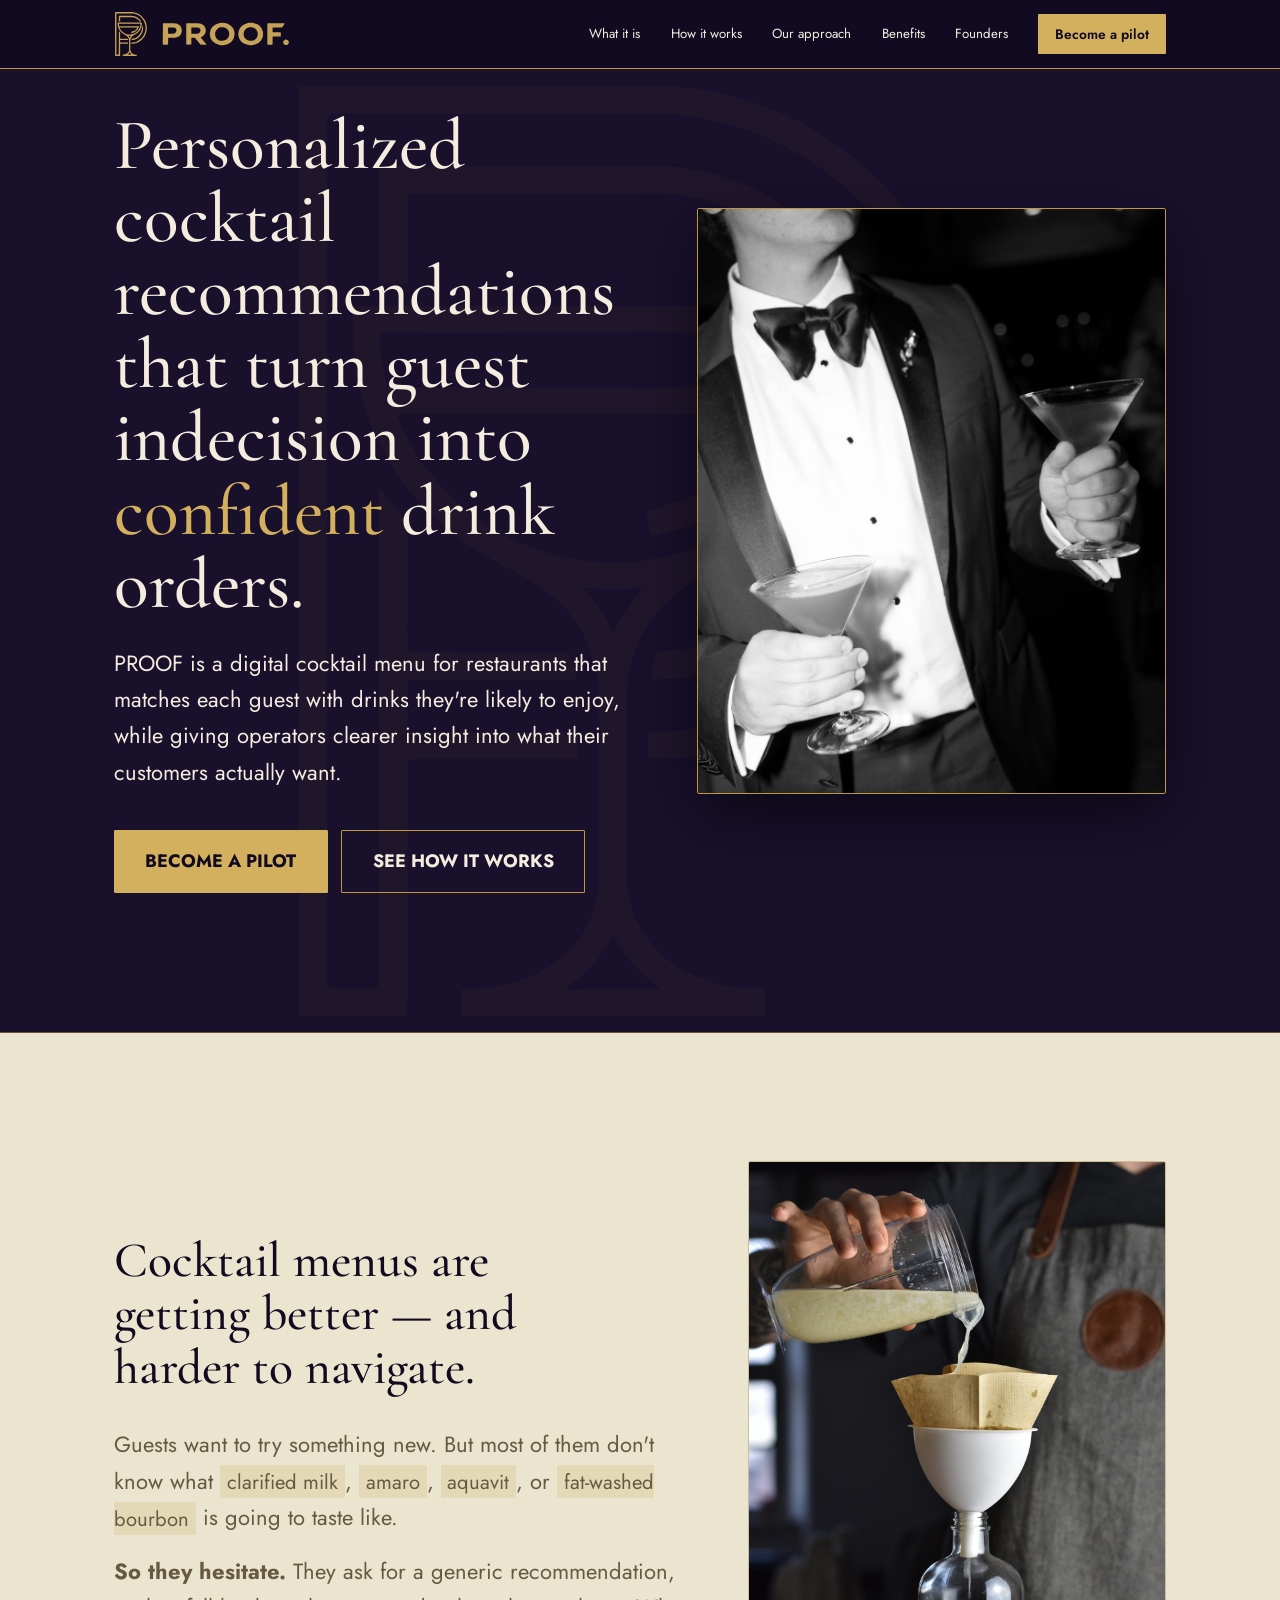
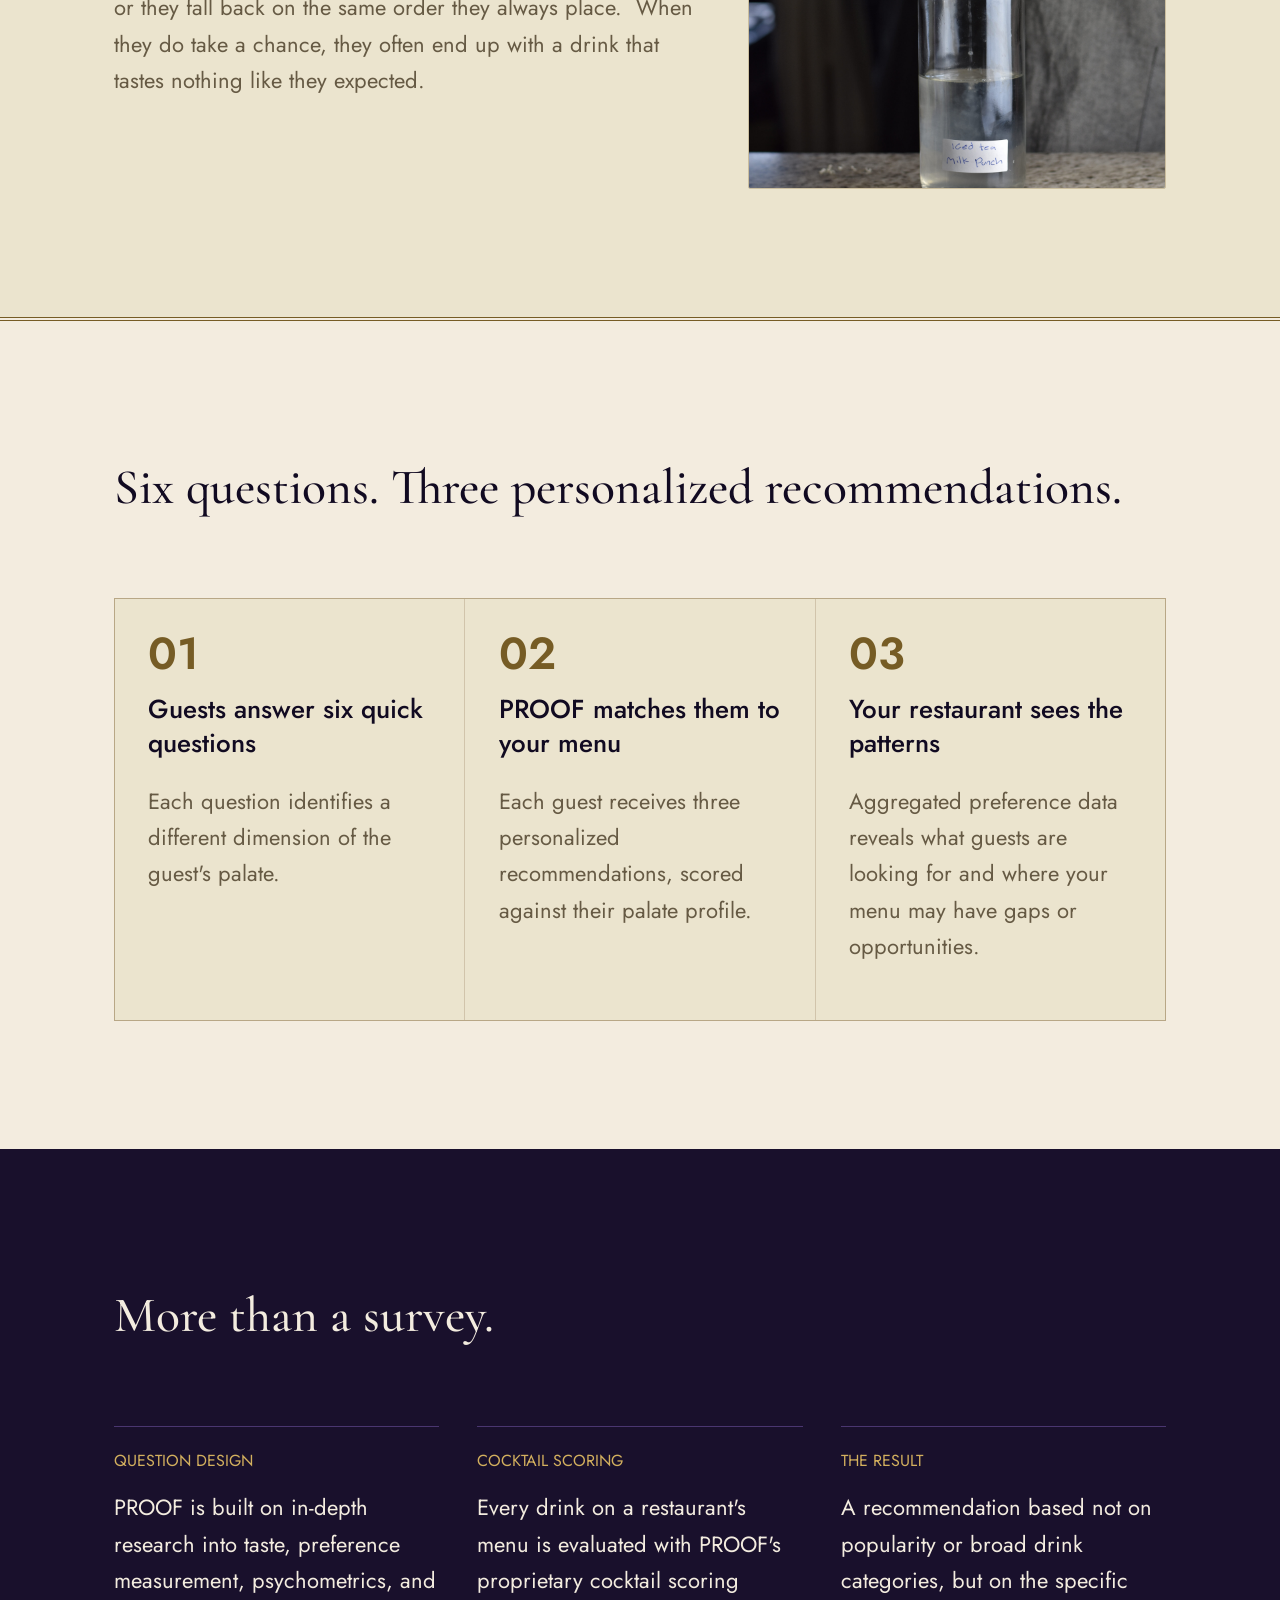
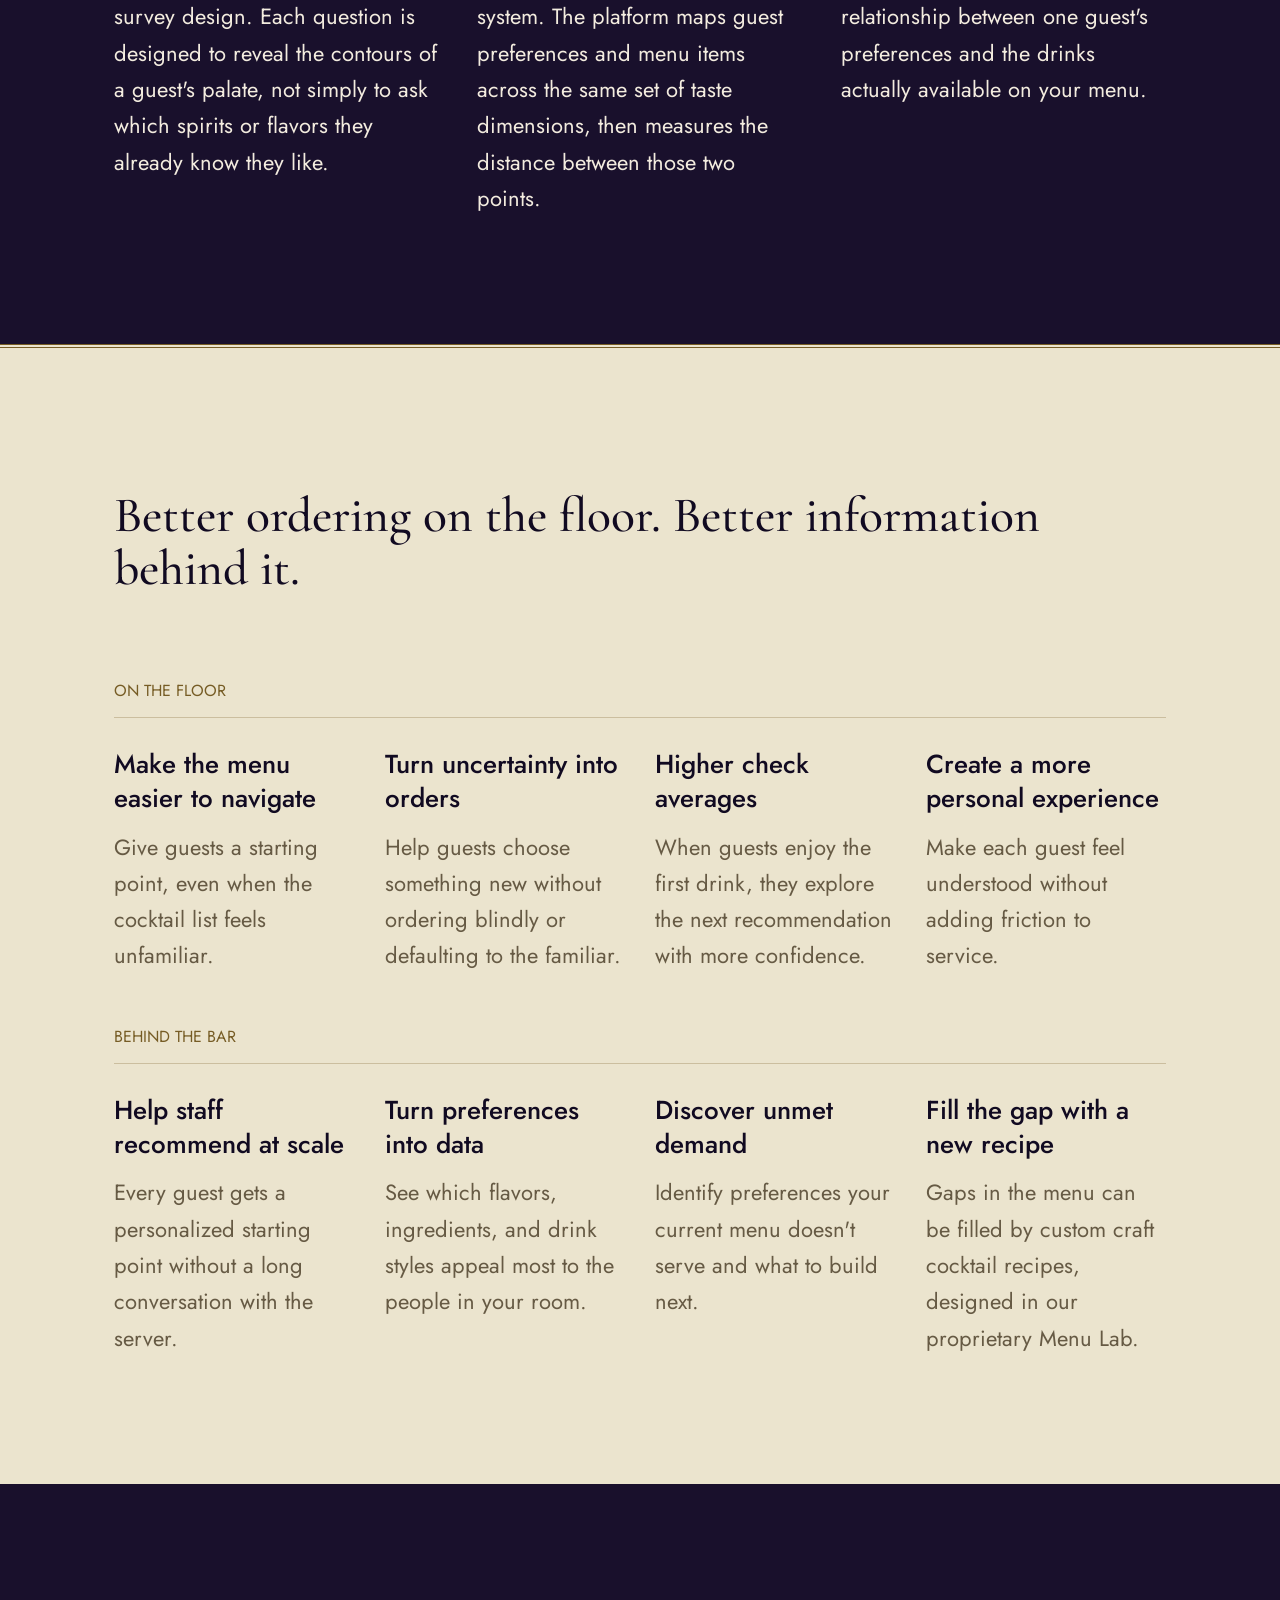
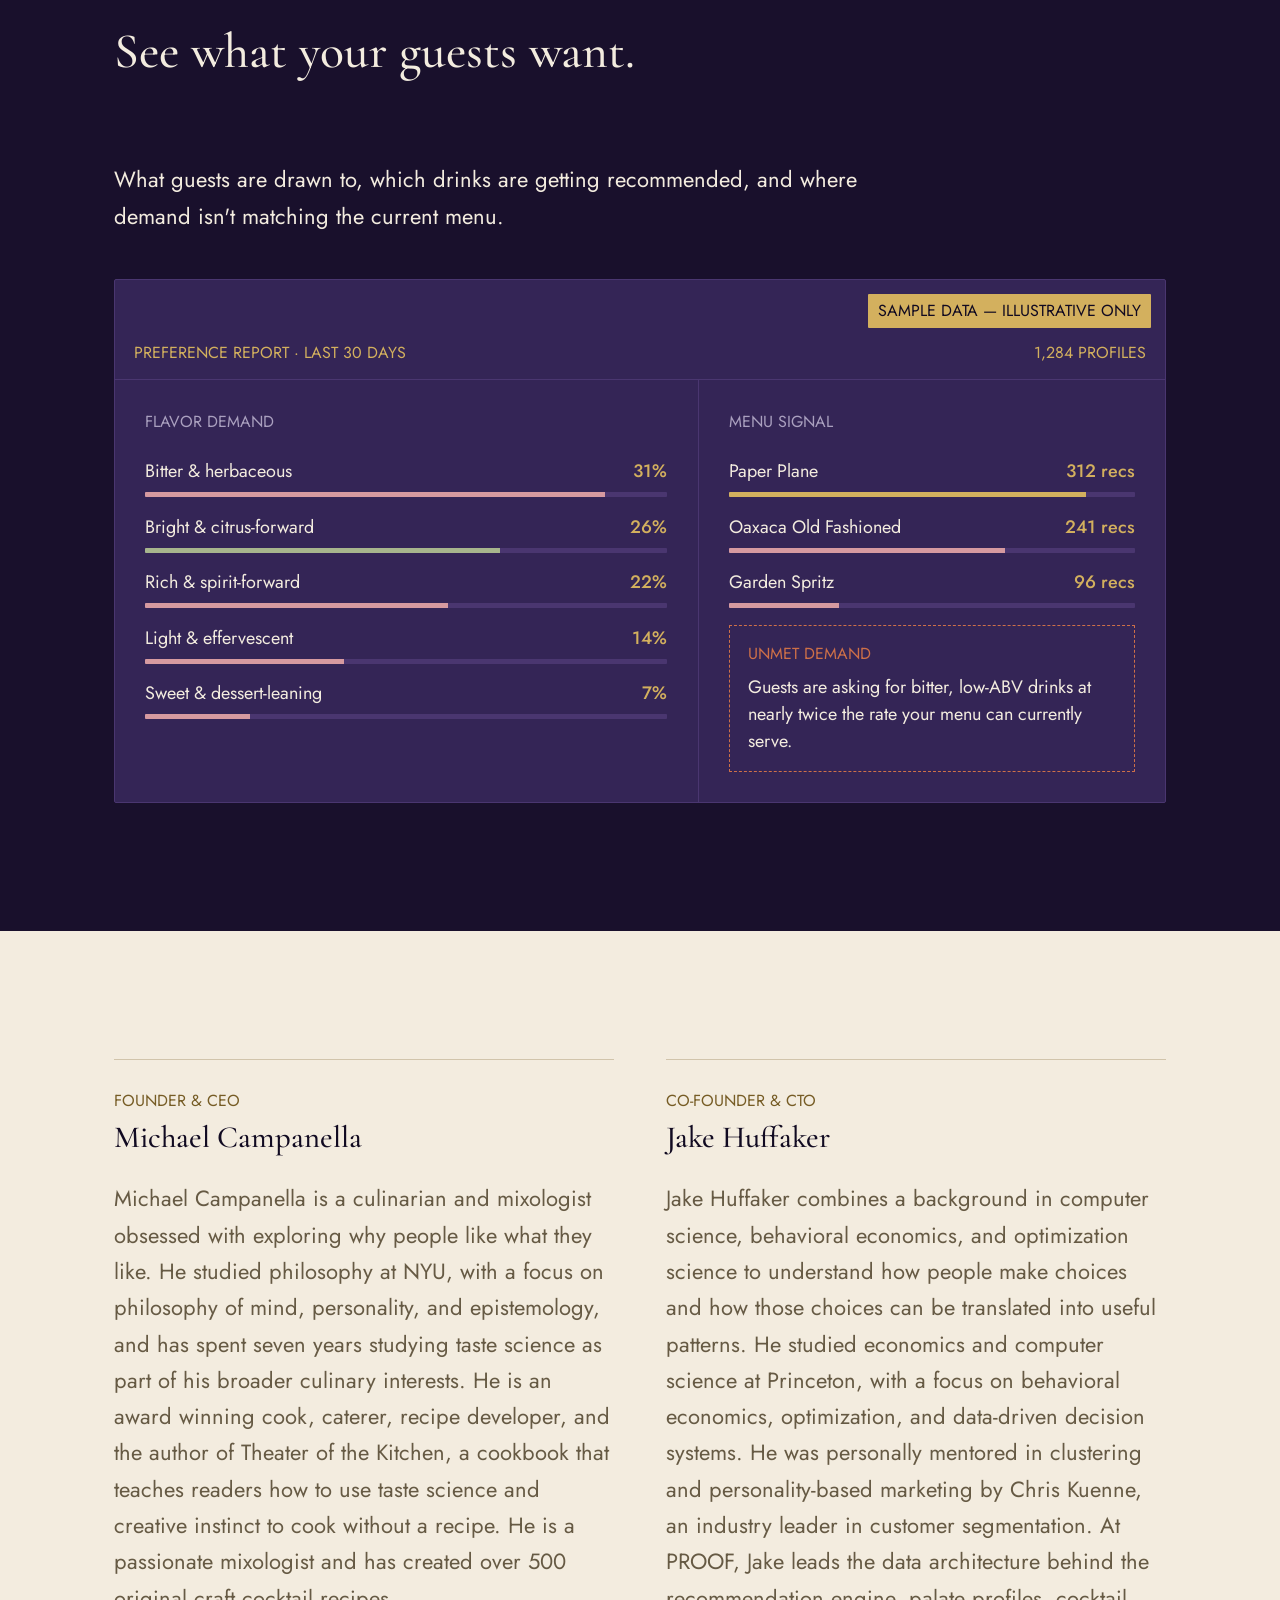
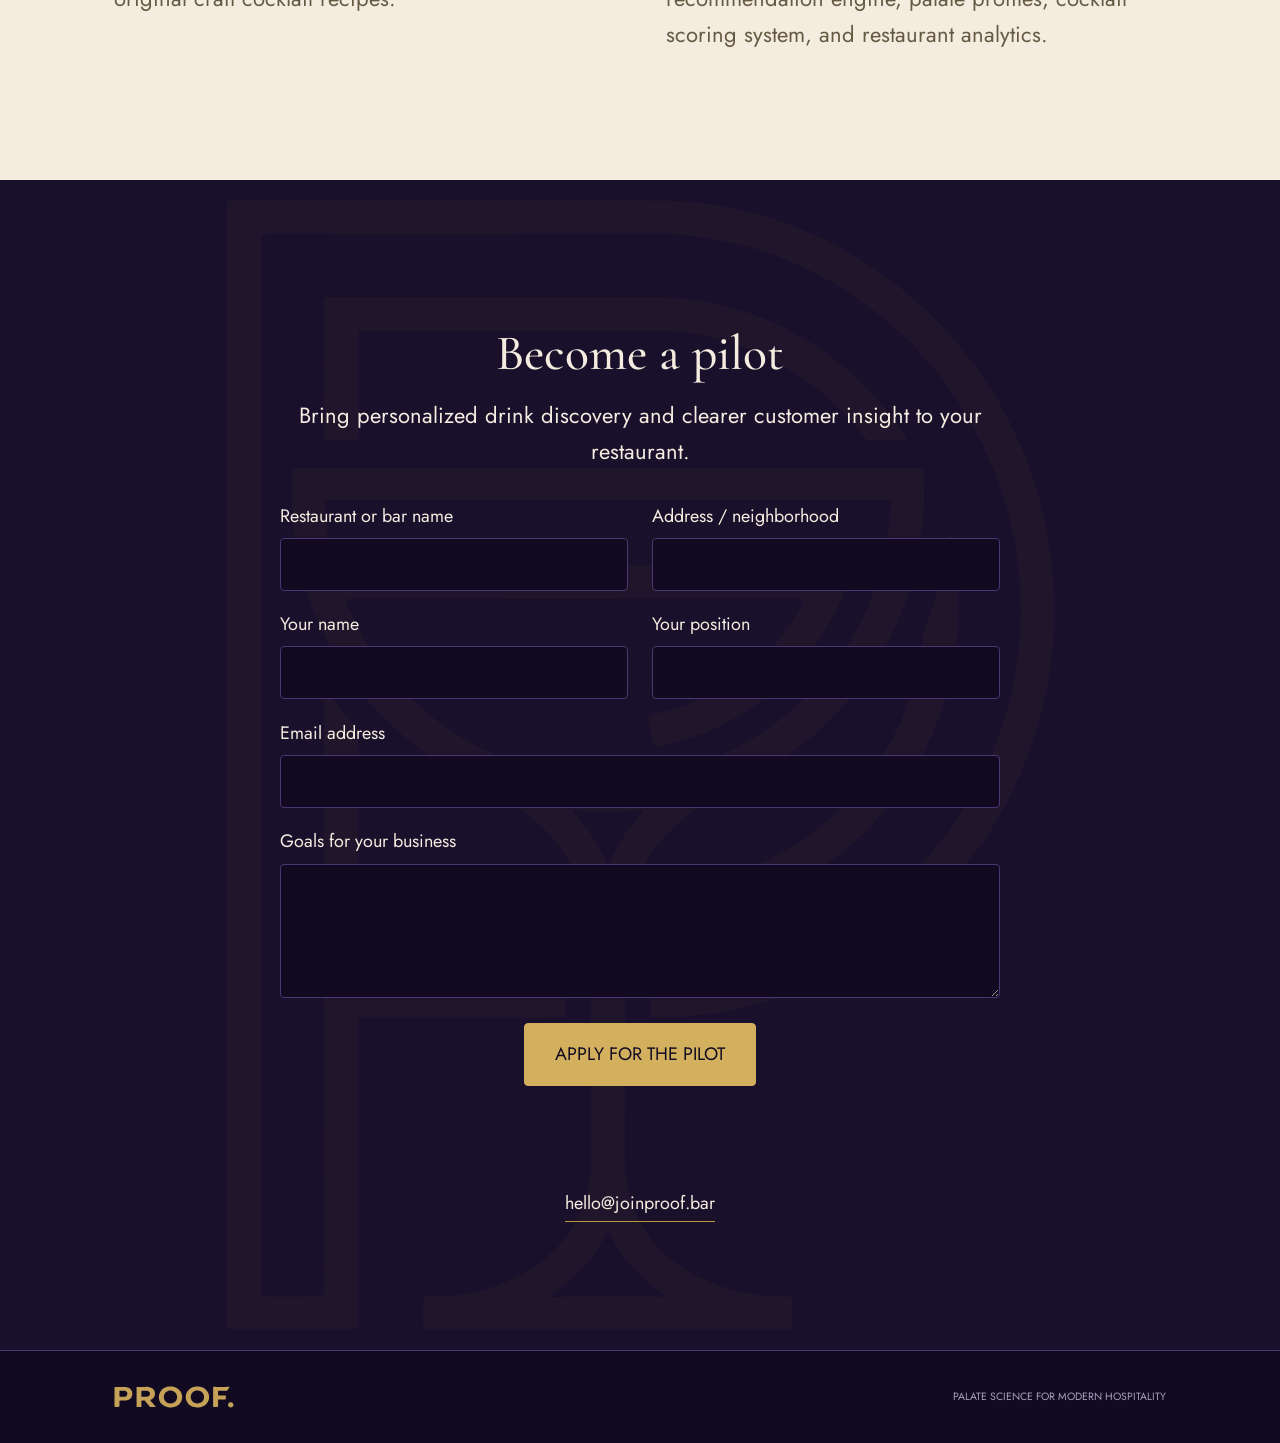
==== commit cb9c5d6a: "removed some empty space" ====
--- a/business/index.html
+++ b/business/index.html
@@ -12,7 +12,7 @@
   <meta property="og:description" content="Help every guest confidently choose a cocktail with personalized recommendations matched to their tastes and your drink menu.">
   <meta property="og:url" content="https://joinproof.bar/">
   <link rel="stylesheet" href="/shared/site-shell.css">
-  <link rel="stylesheet" href="/business/business.css?v=6">
+  <link rel="stylesheet" href="/business/business.css?v=7">
   <script src="/business/pilot.js?v=1" defer></script>
   <link rel="stylesheet" href="/shared/brand.css?v=2">
   <link rel="icon" href="/favicon.ico?v=1" sizes="any">
--- a/business/business.css
+++ b/business/business.css
@@ -114,7 +114,7 @@
 .hero {
   position: relative;
   overflow: hidden;
-  padding: clamp(96px, 13vw, 150px) 0 clamp(96px, 12vw, 140px);
+  padding: 40px 0 clamp(96px, 12vw, 140px);
   background: radial-gradient(120% 90% at 82% 8%, #3a2a5e 0%, #1b0f2e 46%), var(--ink);
   color: var(--cream);
 }
@@ -180,7 +180,7 @@
 }
 
 .hero h1 {
-  margin: 1.6rem 0 1.5rem;
+  margin: 0 0 1.5rem;
   font-family: Fraunces, Georgia, serif;
   font-size: clamp(2.9rem, 5.6vw, 4.8rem);
   font-weight: 500;
@@ -1053,7 +1053,7 @@
 
 @media (max-width: 560px) {
   .hero {
-    padding-top: 58px;
+    padding-top: 24px;
     padding-bottom: 64px;
   }
 
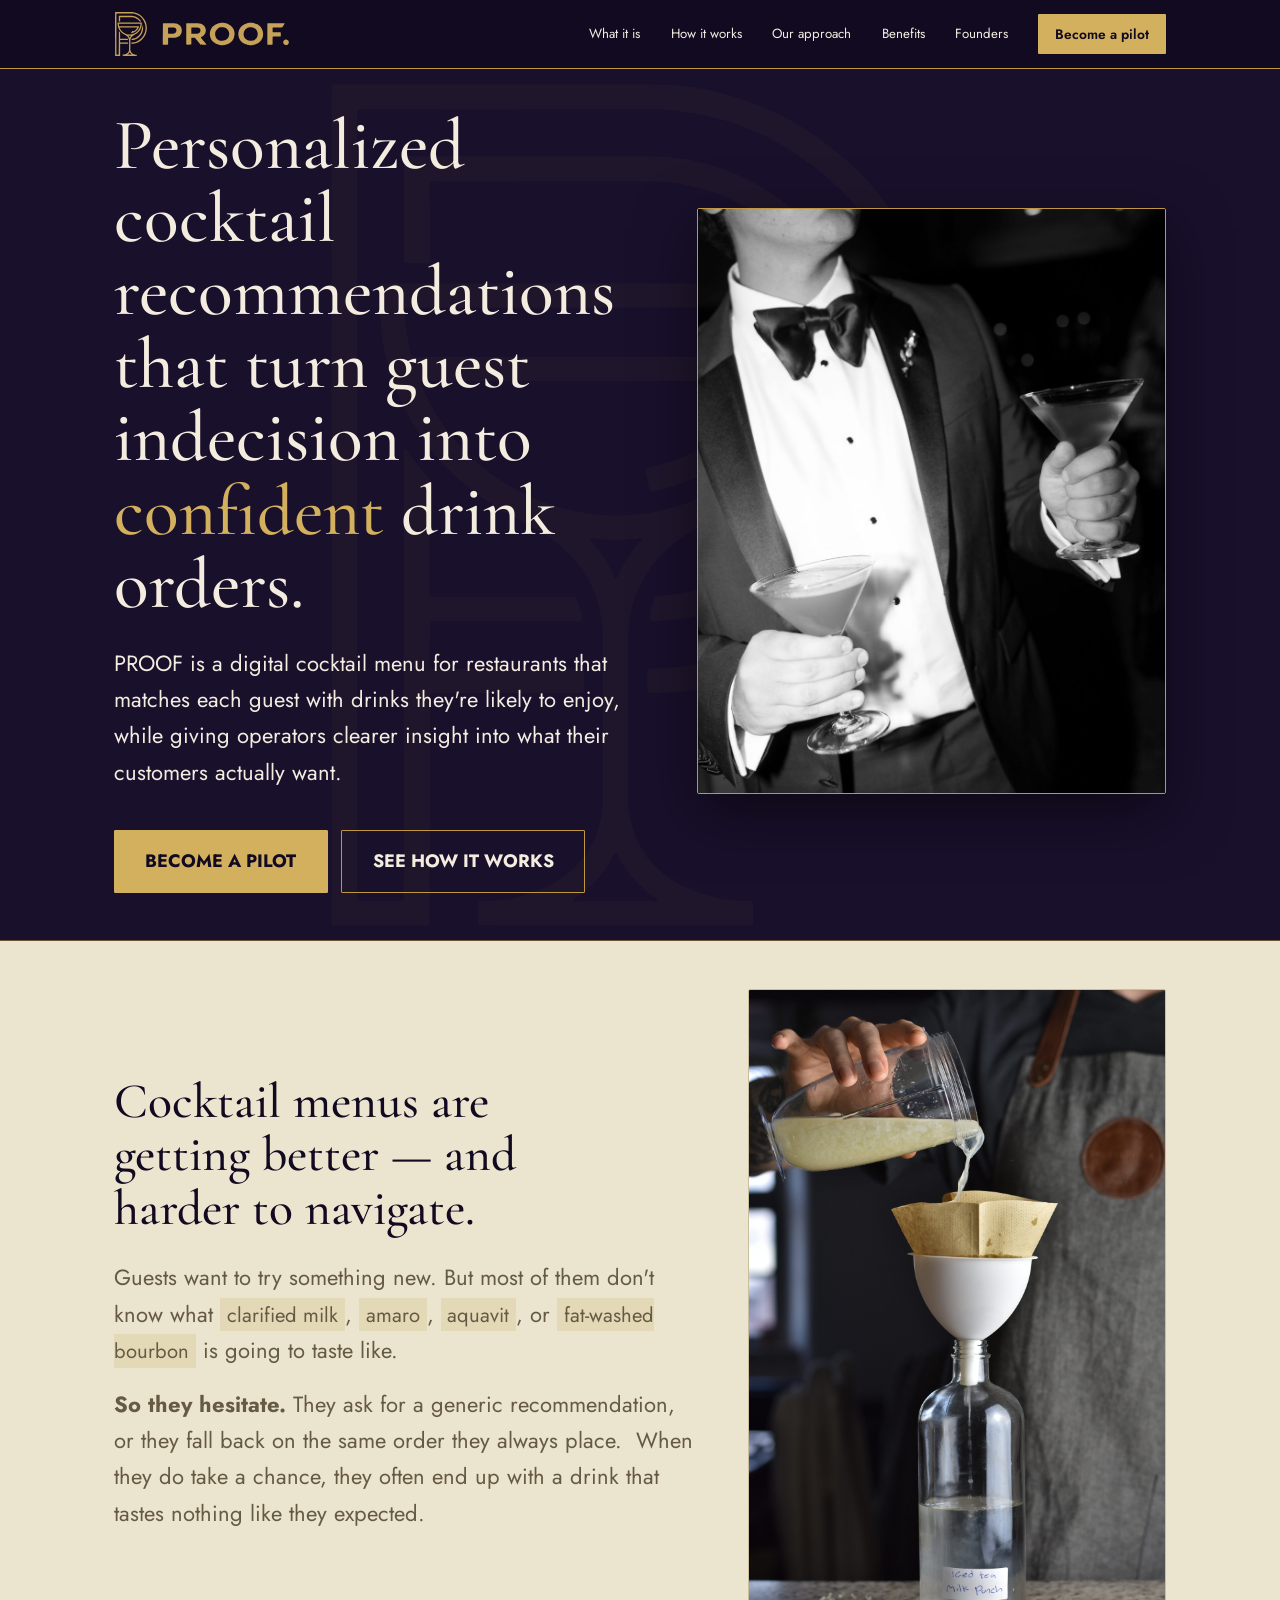
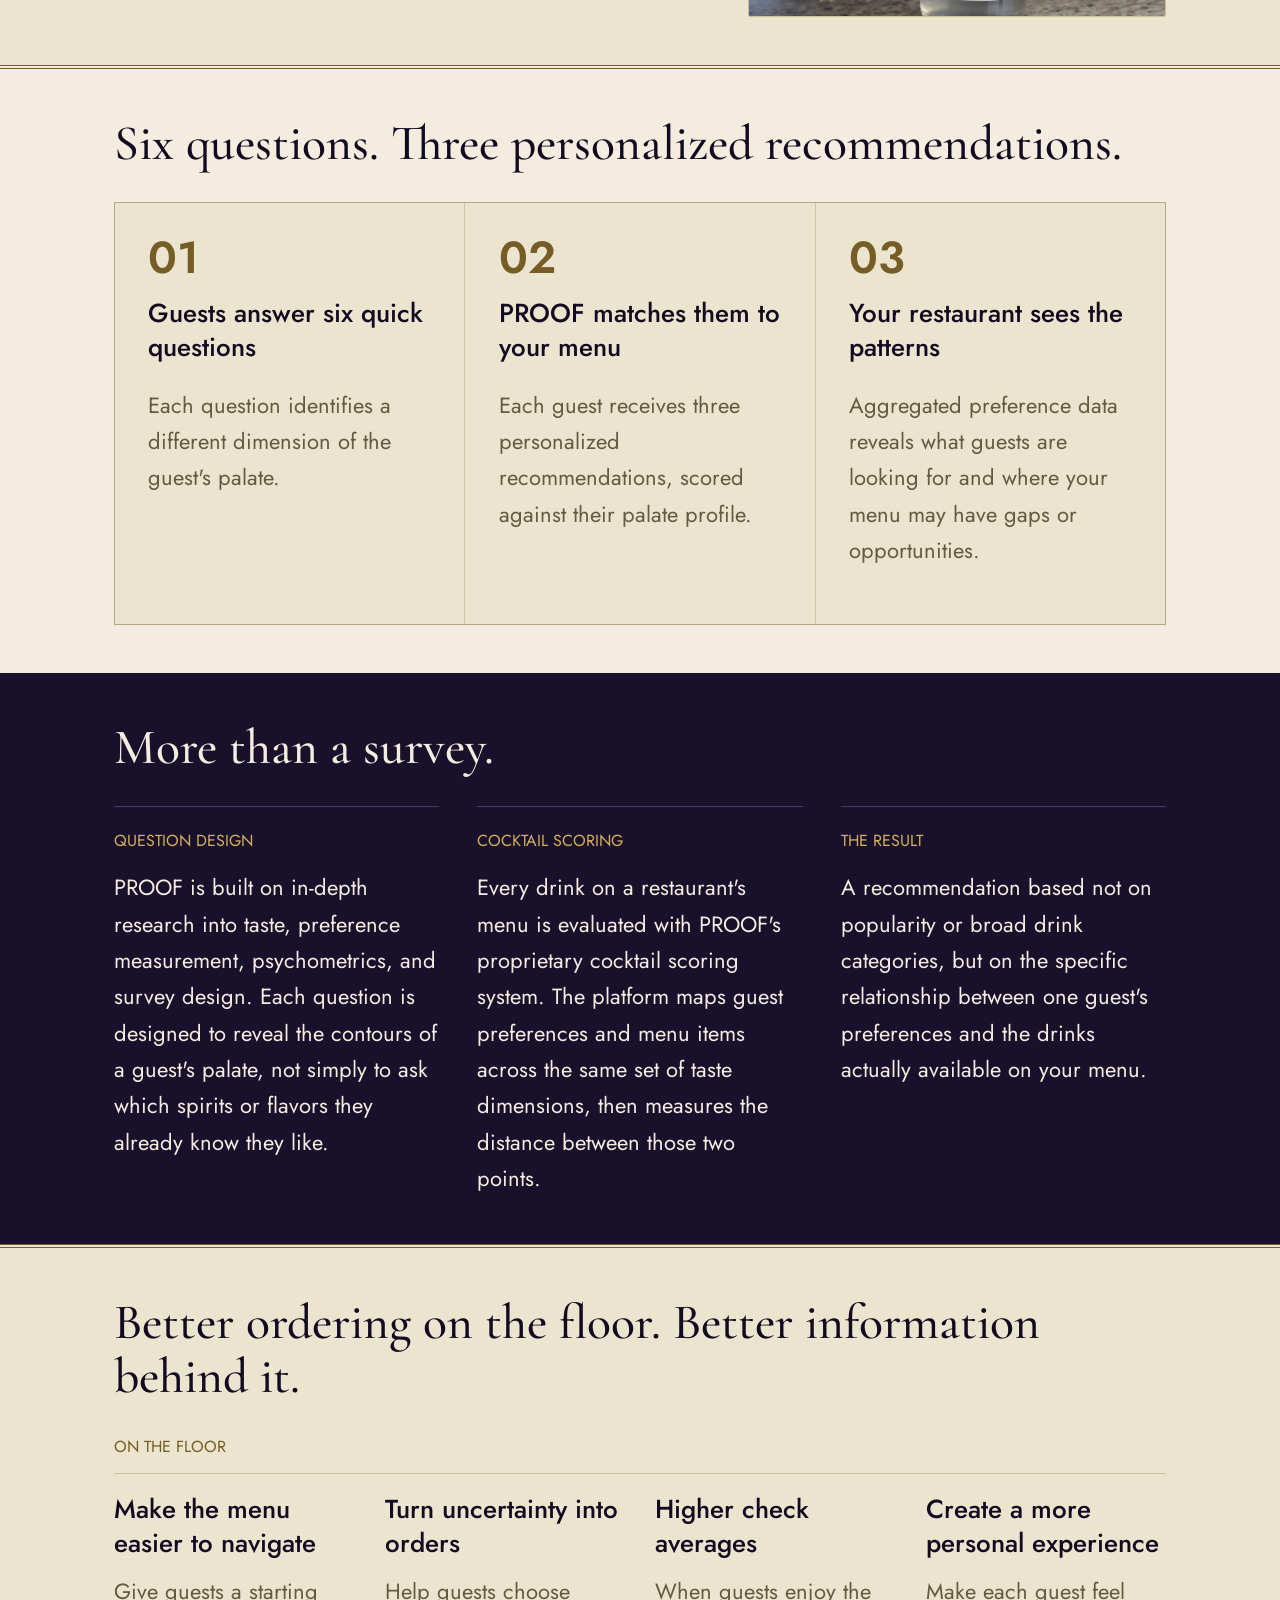
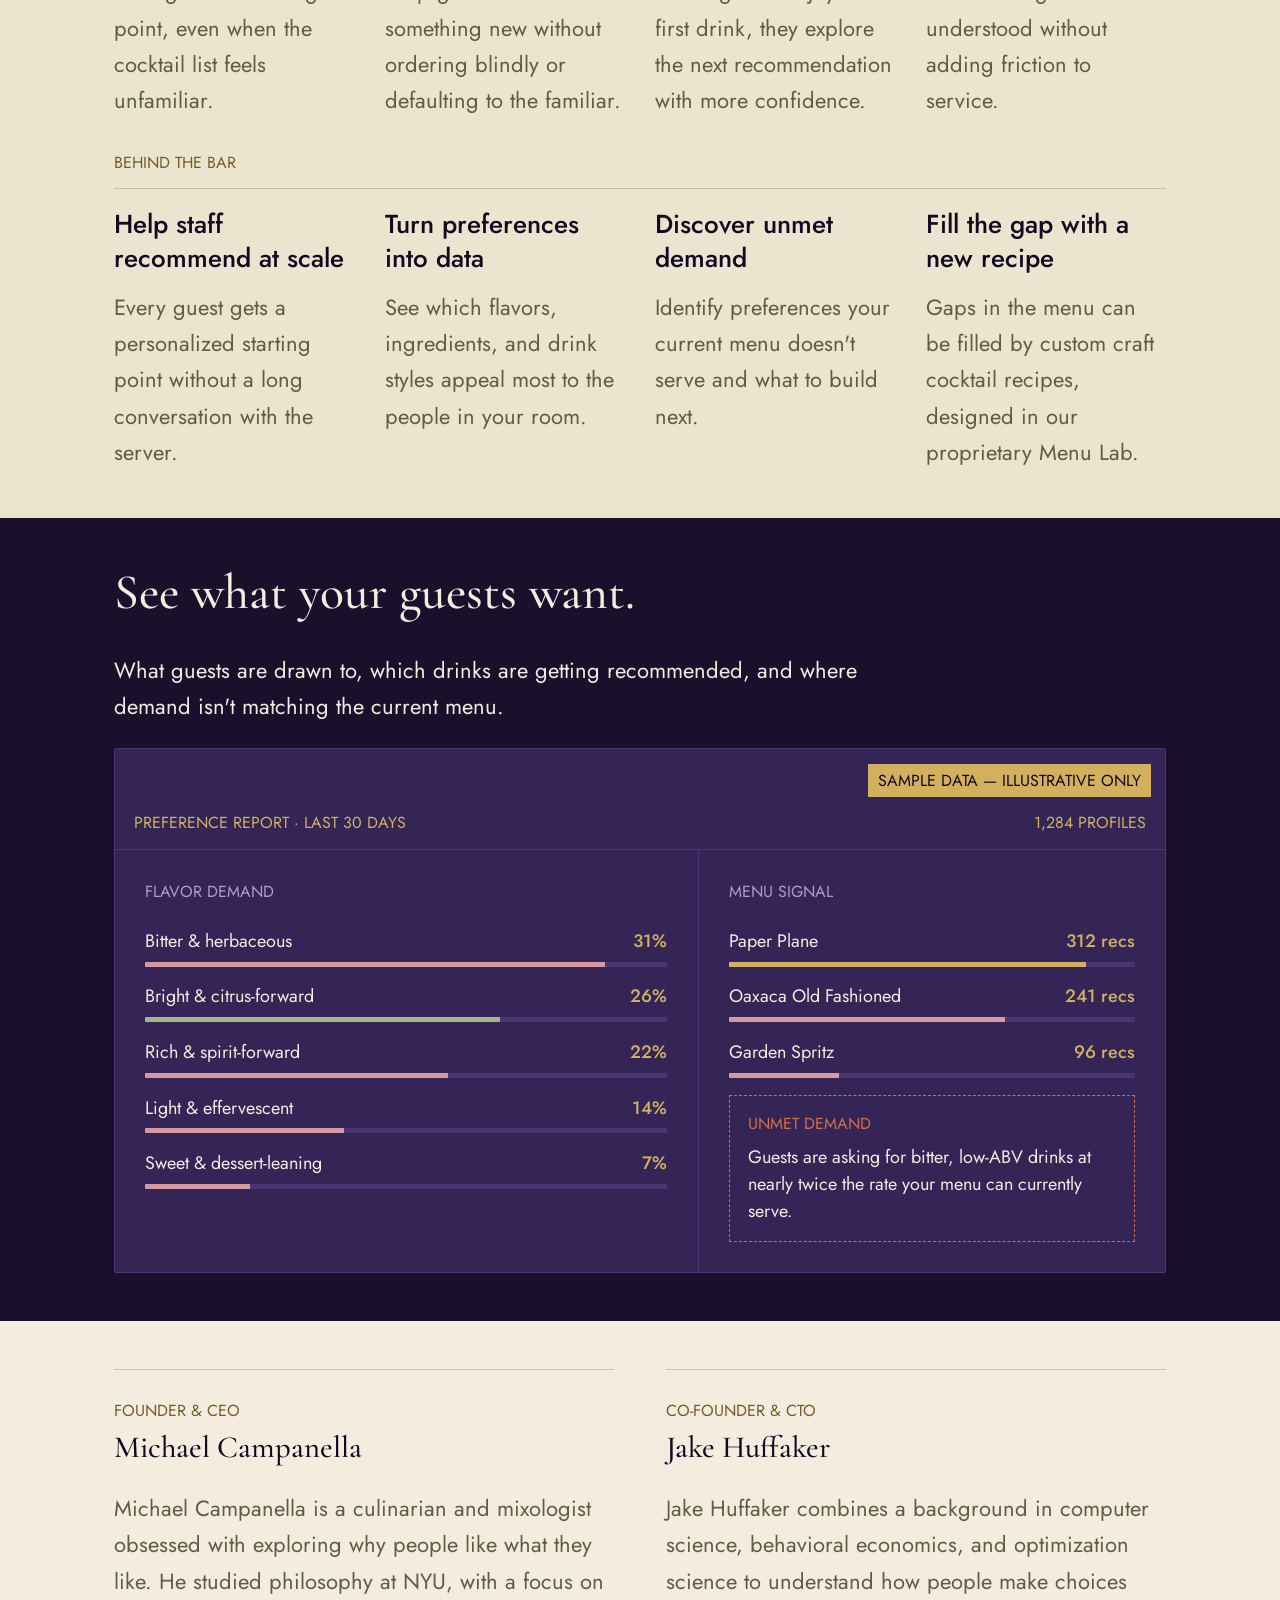
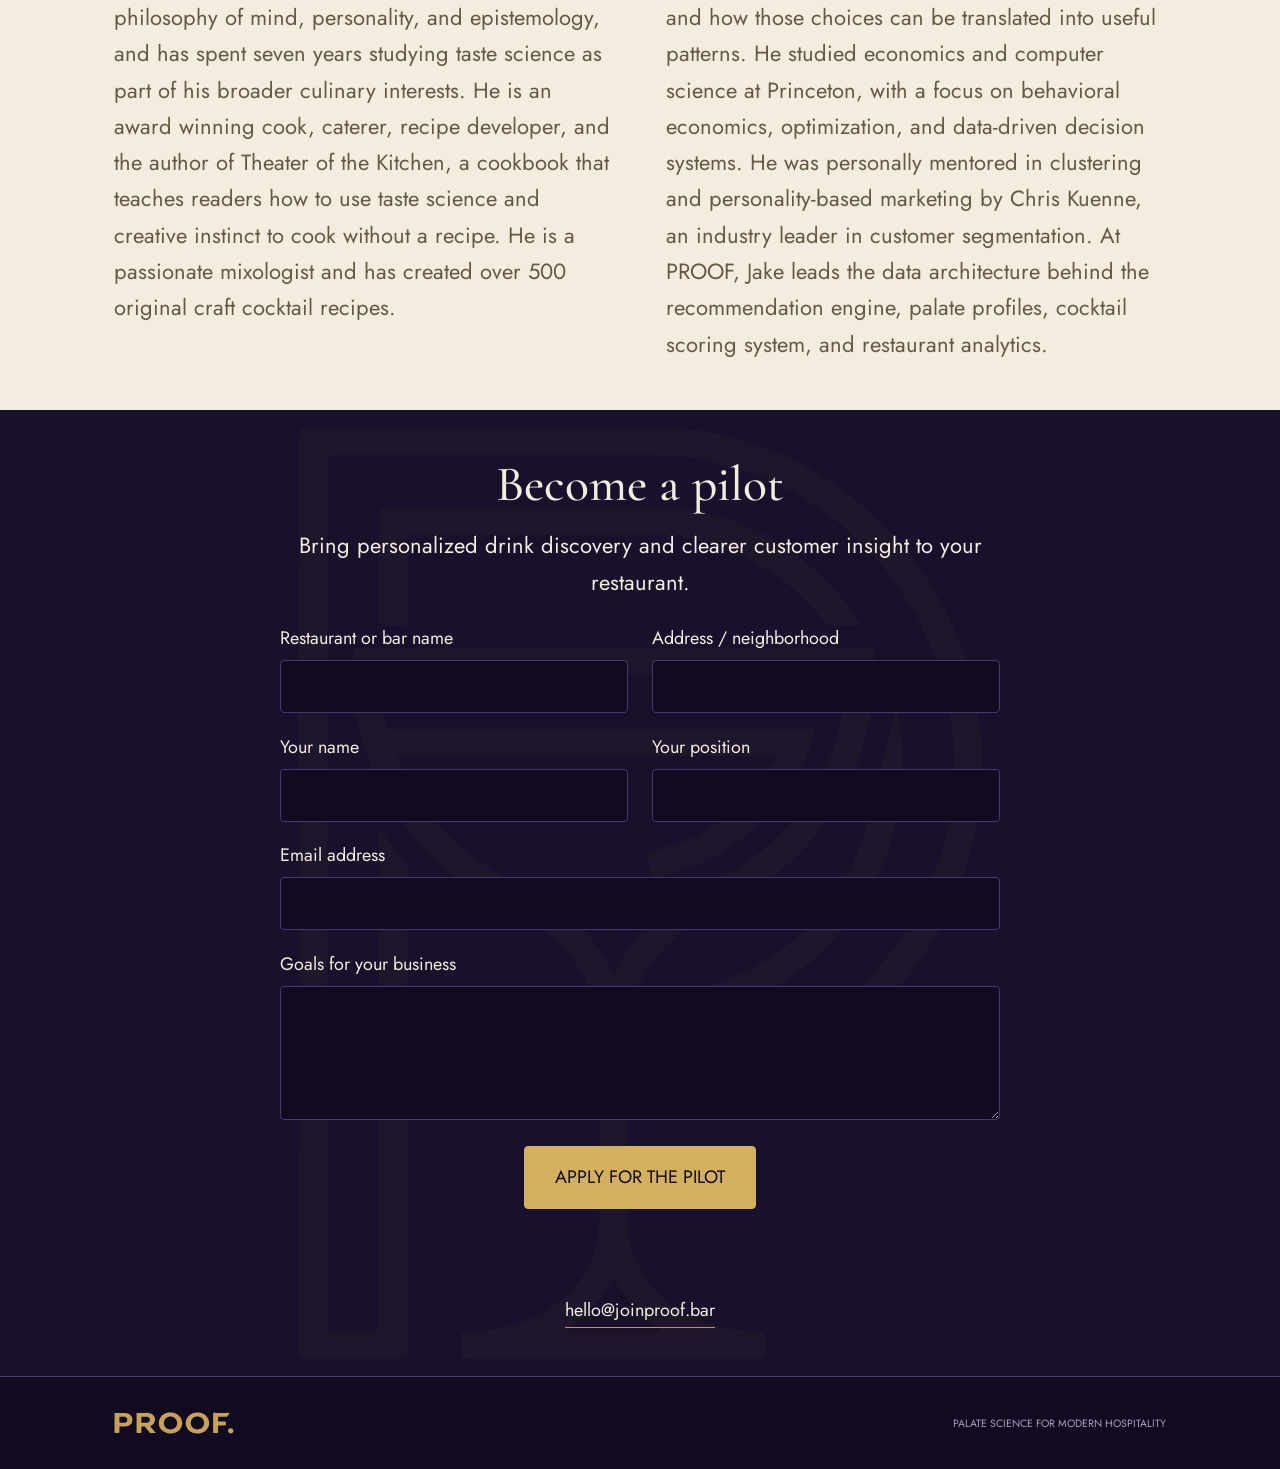
==== commit 12543e56: "fixed button" ====
--- a/business/index.html
+++ b/business/index.html
@@ -12,7 +12,7 @@
   <meta property="og:description" content="Help every guest confidently choose a cocktail with personalized recommendations matched to their tastes and your drink menu.">
   <meta property="og:url" content="https://joinproof.bar/">
   <link rel="stylesheet" href="/shared/site-shell.css">
-  <link rel="stylesheet" href="/business/business.css?v=7">
+  <link rel="stylesheet" href="/business/business.css?v=8">
   <script src="/business/pilot.js?v=1" defer></script>
   <link rel="stylesheet" href="/shared/brand.css?v=2">
   <link rel="icon" href="/favicon.ico?v=1" sizes="any">
--- a/business/business.css
+++ b/business/business.css
@@ -114,7 +114,7 @@
 .hero {
   position: relative;
   overflow: hidden;
-  padding: 40px 0 clamp(96px, 12vw, 140px);
+  padding: 40px 0 48px;
   background: radial-gradient(120% 90% at 82% 8%, #3a2a5e 0%, #1b0f2e 46%), var(--ink);
   color: var(--cream);
 }
@@ -283,7 +283,7 @@
 
 .light-section,
 .paper-section {
-  padding: clamp(76px, 10vw, 142px) 0;
+  padding: 48px 0;
 }
 
 .light-section {
@@ -346,6 +346,7 @@
 
 .problem-content h2 {
   margin-top: 0;
+  margin-bottom: 1.5rem;
 }
 
 .problem-image {
@@ -375,6 +376,10 @@
   line-height: 1.55;
 }
 
+.problem-copy p:last-child {
+  margin-bottom: 0;
+}
+
 mark {
   background: rgba(203, 161, 53, 0.18);
   color: inherit;
@@ -388,11 +393,11 @@
   grid-template-columns: 1fr 1.35fr;
   align-items: start;
   gap: clamp(2rem, 4vw, 4.5rem);
-  margin-bottom: clamp(2.6rem, 4vw, 4rem);
+  margin-bottom: 2rem;
 }
 
 .section-grid h2 {
-  margin-top: 0.8rem;
+  margin: 0;
 }
 
 .steps {
@@ -442,7 +447,7 @@
 }
 
 .dark-section {
-  padding: clamp(76px, 10vw, 142px) 0;
+  padding: 48px 0;
   background: var(--ink);
   color: var(--cream);
 }
@@ -535,12 +540,12 @@
 }
 
 .benefit-group {
-  margin-top: clamp(2.4rem, 4vw, 3.4rem);
+  margin-top: 2rem;
 }
 
 .benefit-group > p {
   display: block;
-  margin-bottom: 1.9rem;
+  margin-bottom: 1.2rem;
   border-bottom: 1px solid var(--line);
   padding-bottom: 0.85rem;
   color: var(--ashlt);
@@ -561,7 +566,7 @@
 
 .dashboard-copy {
   max-width: 60ch;
-  margin: 0 0 clamp(2rem, 3.5vw, 3rem);
+  margin: 0 0 1.5rem;
   color: rgba(244, 237, 221, 0.72);
   font-size: clamp(1.06rem, 1.5vw, 1.24rem);
   line-height: 1.55;
@@ -756,12 +761,12 @@
 }
 
 .pilot h2 {
-  margin: 1.2rem 0 1rem;
+  margin: 0 0 1rem;
 }
 
 .pilot-inner > p:not(.kicker) {
   max-width: 54ch;
-  margin: 0 0 2rem;
+  margin: 0 0 1.5rem;
   color: rgba(244, 237, 221, 0.62);
   font-size: 1.14rem;
 }
@@ -769,7 +774,7 @@
 .pilot .email {
   display: block;
   width: fit-content;
-  margin: 2rem auto 0;
+  margin: 1rem auto 0;
   border-bottom: 1px solid rgba(178, 159, 199, 0.35);
   padding-bottom: 2px;
   color: var(--mauve);
@@ -901,6 +906,16 @@
 }
 
 @media (max-width: 900px) {
+  .light-section,
+  .paper-section,
+  .dark-section {
+    padding: 36px 0;
+  }
+
+  .problem-grid {
+    row-gap: 2rem;
+  }
+
   .pilot {
     scroll-margin-top: 0;
   }
@@ -1054,7 +1069,7 @@
 @media (max-width: 560px) {
   .hero {
     padding-top: 24px;
-    padding-bottom: 64px;
+    padding-bottom: 36px;
   }
 
   .hero h1 {
